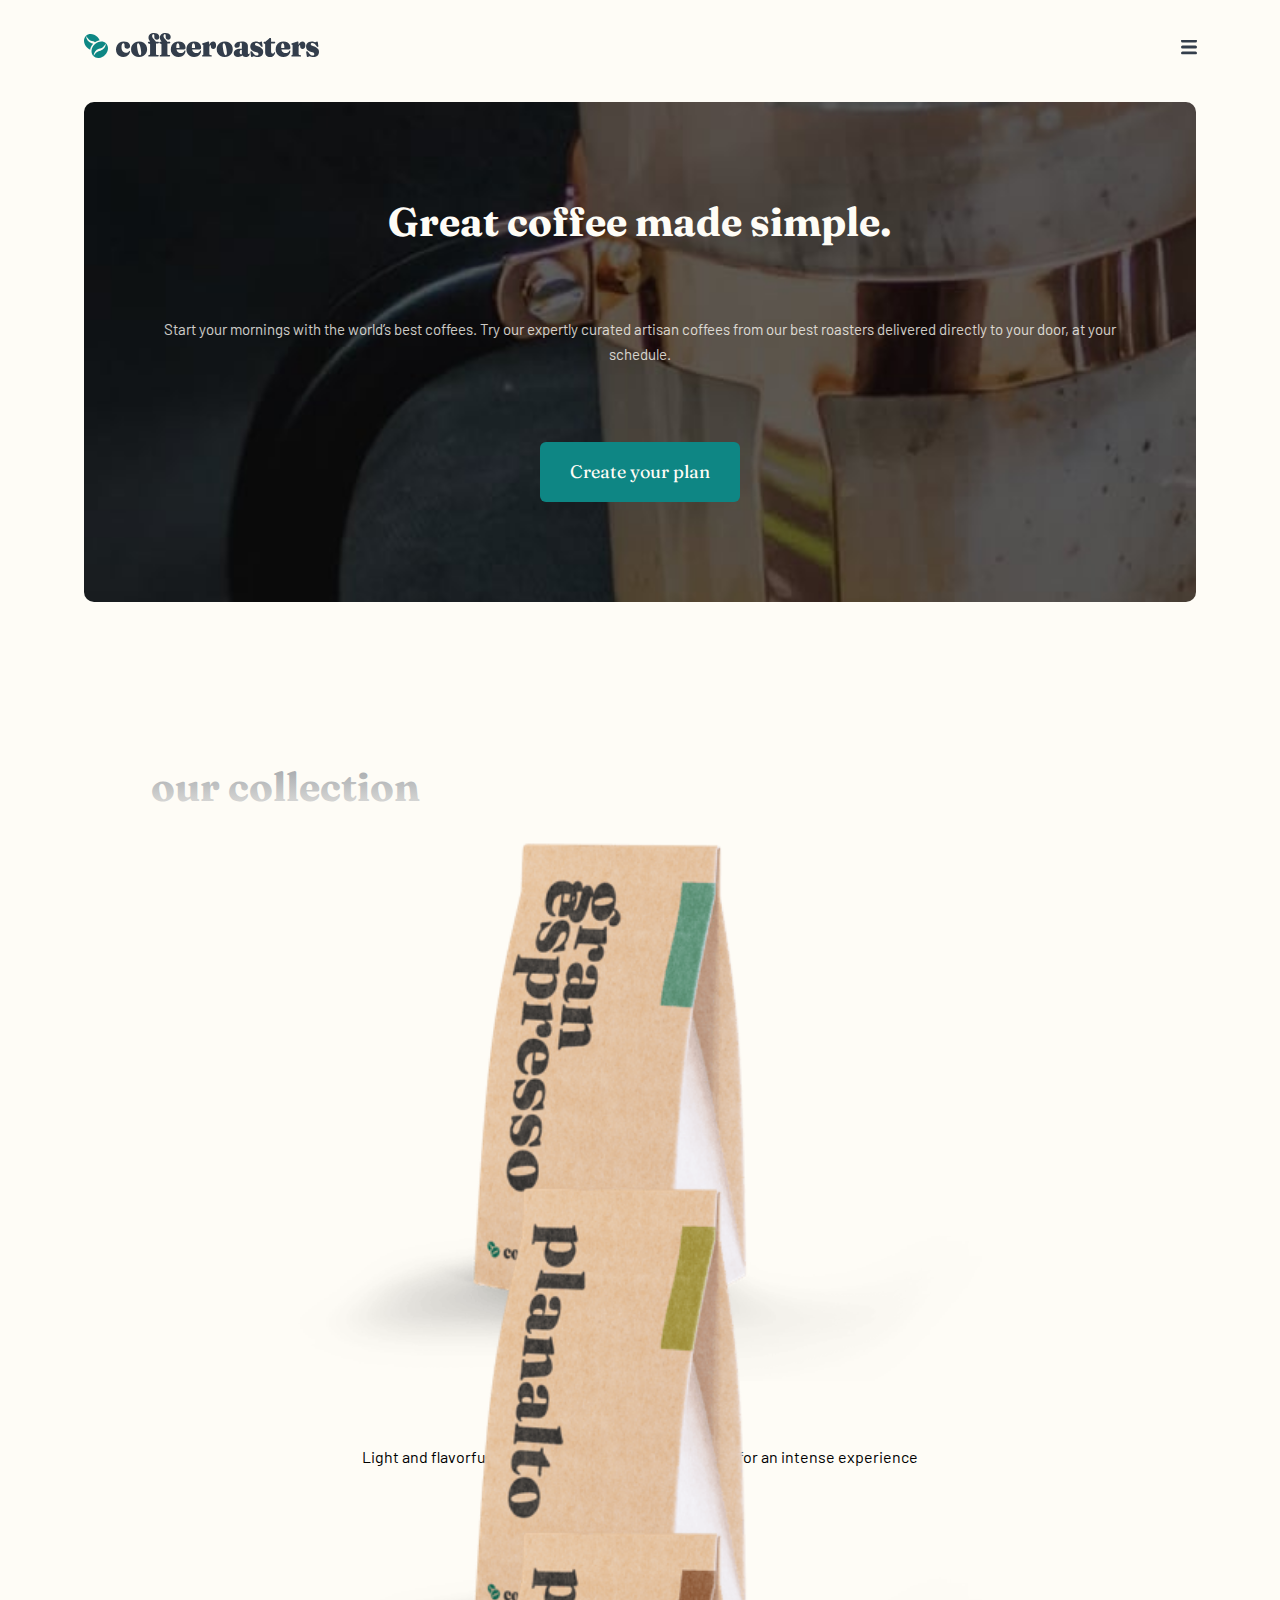
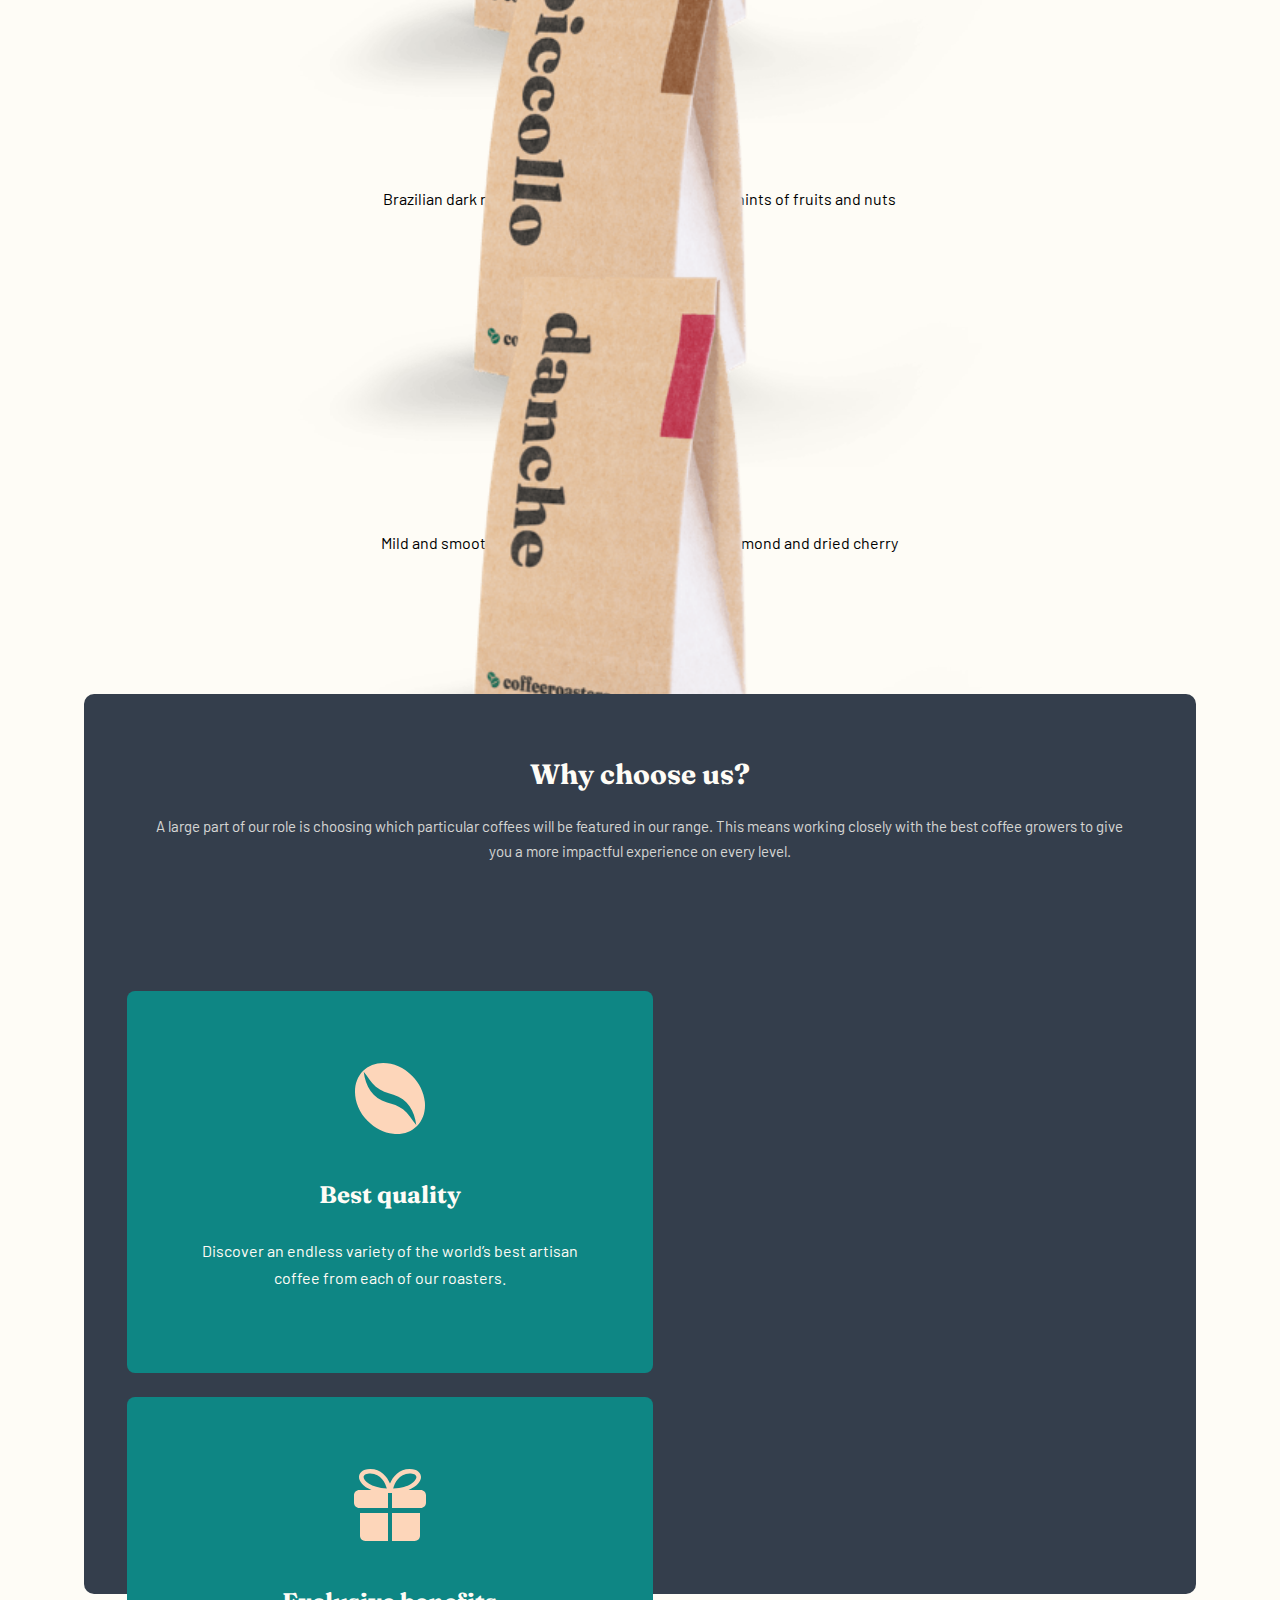
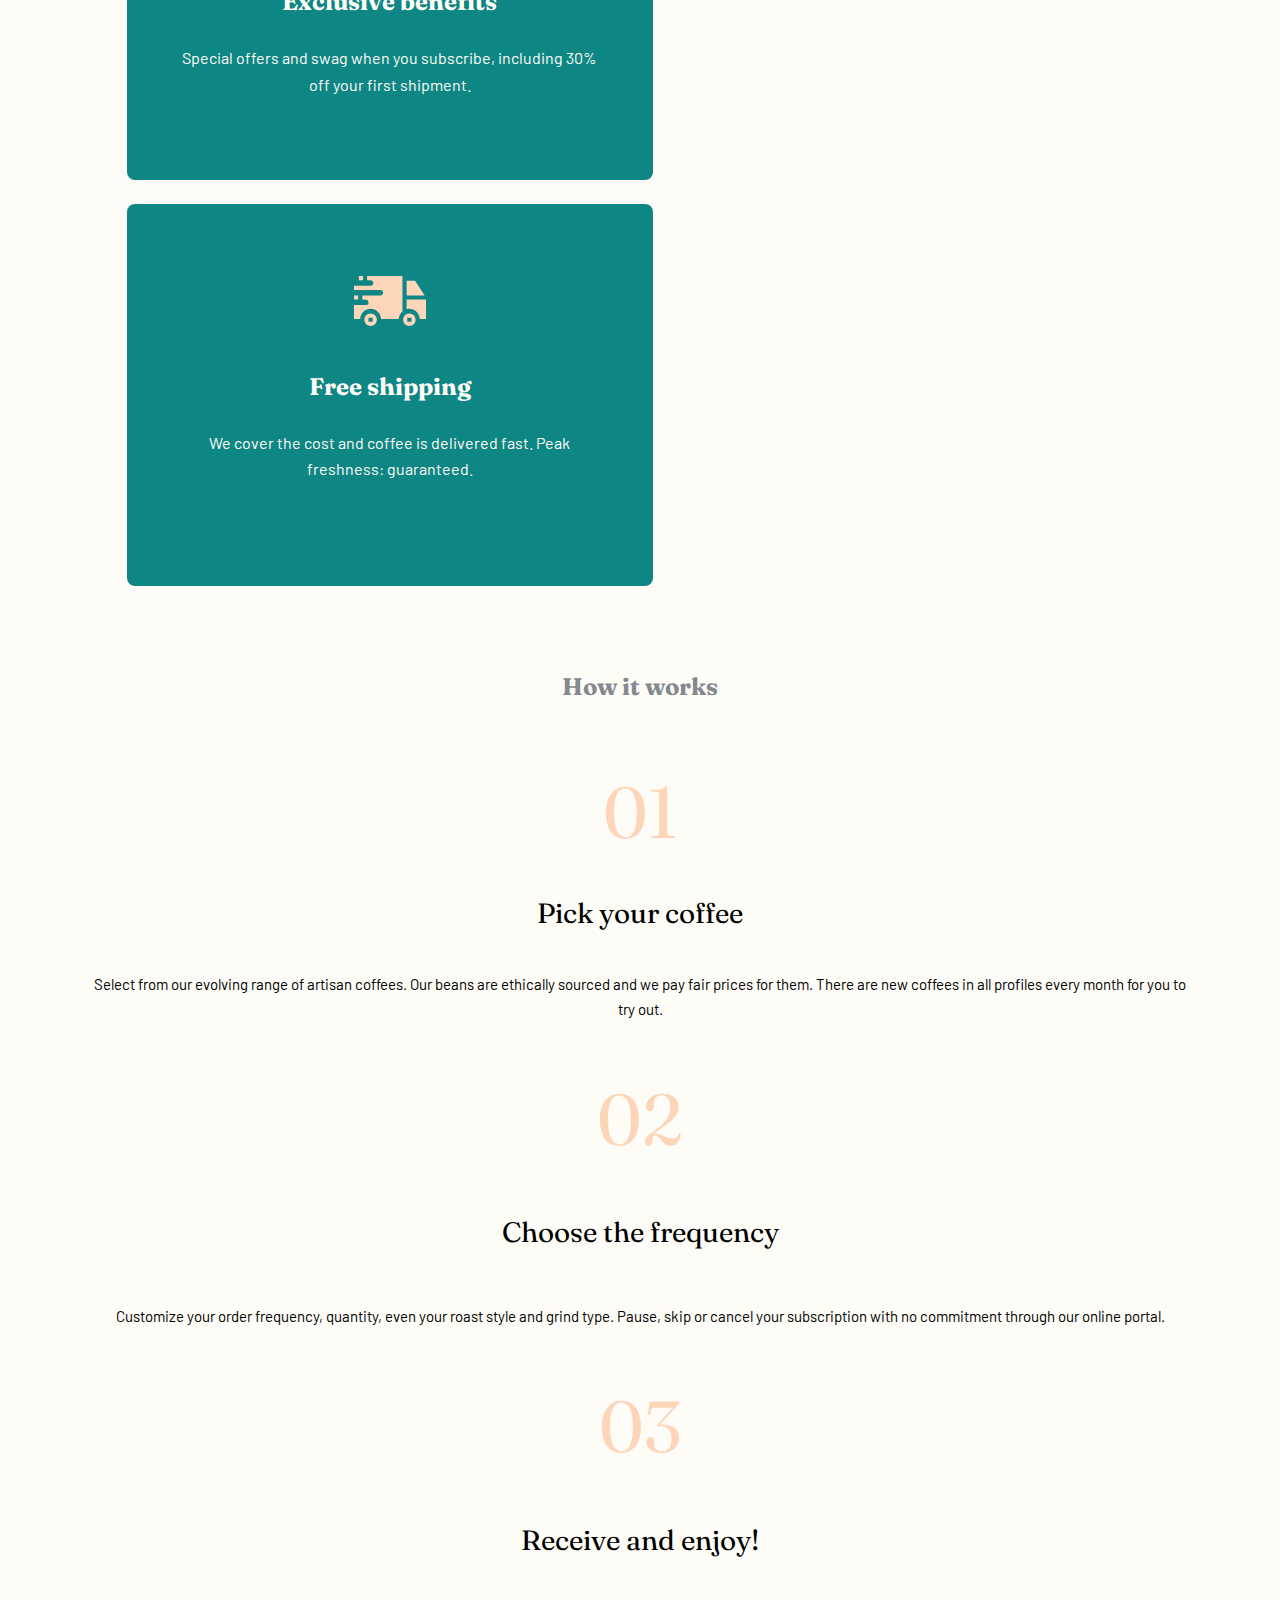
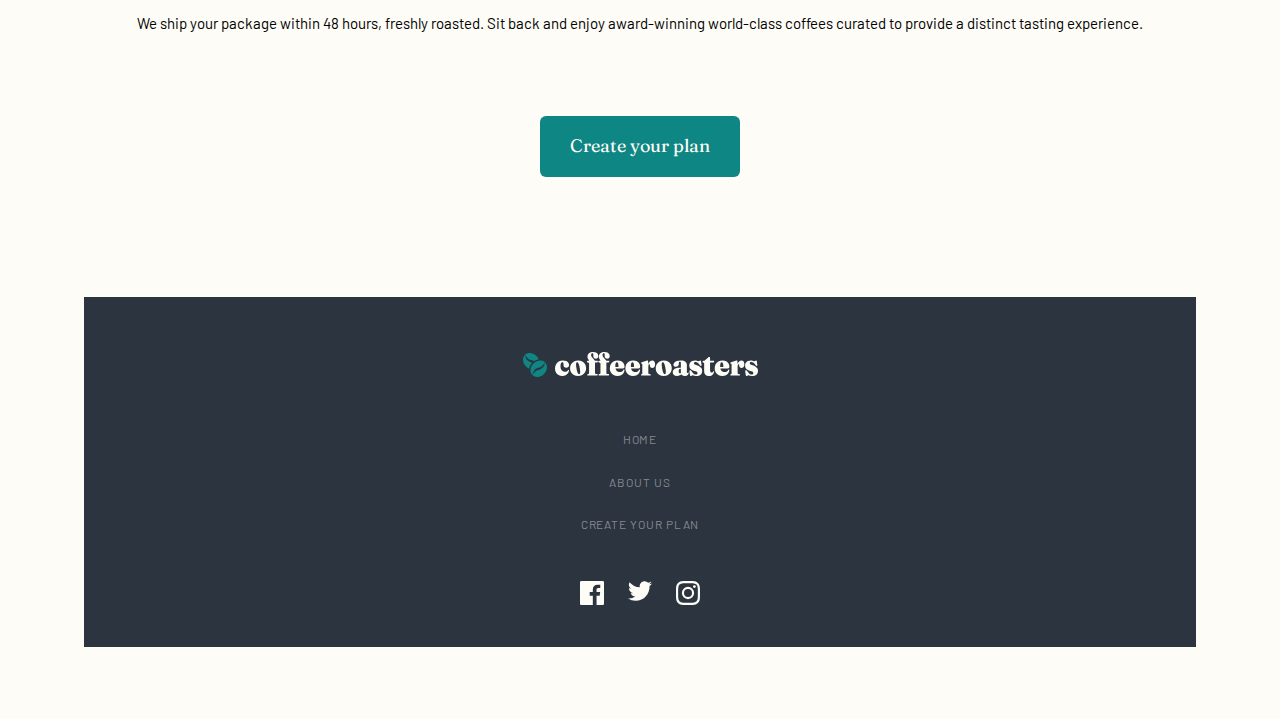
==== starter-code/index.html @ f152716c "layout and styles for homepage done" ====
<!DOCTYPE html>
<html lang="en">
<head>
  <meta charset="UTF-8">
  <meta name="viewport" content="width=device-width, initial-scale=1.0">

  <link rel="icon" type="image/png" sizes="32x32" href="./assets/favicon-32x32.png">
  <link rel="preconnect" href="https://fonts.googleapis.com">
  <link rel="preconnect" href="https://fonts.gstatic.com" crossorigin>
  <link href="https://fonts.googleapis.com/css2?family=Barlow:wght@400;700&family=Fraunces:wght@900&display=swap" rel="stylesheet"> 
  <link rel="stylesheet" href="./styles/styles.css">
  
  <title>Frontend Mentor | Coffeeroasters subscription site</title>
</head>
<body>

  <!-- Header START -->
  <header>
    <div class="brand">
      <img src="./assets/shared/desktop/logo.svg" alt="Coffeeroasters logotype">
    </div>
    <nav class="main-navigation">
      <ul>
        <li><a href="#">Home</a></li>
        <li><a href="#">About Us</a></li>
        <li><a href="#">Create Your Plan</a></li>
      </ul>
    </nav>
    <div class="toggle">
      <img src="./assets/shared/mobile/icon-hamburger.svg" alt="" class="hamburger-open">
    </div>
  </header> 
  <!-- Header END -->

  <main>

    <!-- Hero Section START -->
    <section class="hero">
      <div class="container">
        <h1 class="heading-lg">Great coffee made simple.</h1>
        <p class="intro-text">Start your mornings with the world’s best coffees. Try our expertly curated artisan 
          coffees from our best roasters delivered directly to your door, at your schedule.</p>
        <button class="btn">Create your plan</button>
      </div>
    </section>
    <!-- Hero Section END -->

    <!-- Coffee Selection Section START -->
    <section class="coffee-collection">
      <div class="container">
        <h2 class="heading-lg">our collection</h2>
        <div class="coffee-sorts">
          <div class="sort">
            <img src="./assets/home/desktop/image-gran-espresso.png" alt="Bag of Gran Espresso coffee">
            <div class="sort-description">
              <h4 class="heading-sm">Gran Espresso</h4>
              <p class="description">Light and flavorful blend with cocoa and black pepper for an intense experience</p>
            </div>
          </div>
          <div class="sort">
            <img src="./assets/home/desktop/image-planalto.png" alt="Bag of Planalto coffee">
            <div class="sort-description">
              <h4 class="heading-sm">Planalto</h4>
              <p class="description">Brazilian dark roast with rich and velvety body, and hints of fruits and nuts</p>
            </div>
          </div>
          <div class="sort">
            <img src="./assets/home/desktop/image-piccollo.png" alt="Bag of Piccollo coffee">
            <div class="sort-description">
              <h4 class="heading-sm">Piccollo</h4>
              <p class="description">Mild and smooth blend featuring notes of toasted almond and dried cherry</p>
            </div>
          </div>
          <div class="sort">
            <img src="./assets/home/desktop/image-danche.png" alt="Bag of Danche coffee">
            <div class="sort-description">
              <h4 class="heading-sm">Danche</h4>
              <p class="description">Ethiopian hand-harvested blend densely packed with vibrant fruit notes</p>
            </div>
          </div>
        </div>
      </div>
    </section>
    <!-- Coffee Selection Section END -->

    <!-- Benefits Section START -->
    <section class="benefits">
        <div class="background">
          <div class="container">
            <h3 class="heading-md">Why choose us?</h3>
            <p>A large part of our role is choosing which particular coffees will be featured
              in our range. This means working closely with the best coffee growers to give
              you a more impactful experience on every level.</p>
          </div>
        </div>

        <div class="cards">
          <div class="card">
            <img src="./assets/home/desktop/icon-coffee-bean.svg" alt="Coffee bean">
            <div class="card-wrapper">
              <h5 class="heading-sm">Best quality</h5>
              <p>Discover an endless variety of the world’s best artisan coffee from each of our roasters.</p>
            </div>
          </div>
          <div class="card">
            <img src="./assets/home/desktop/icon-gift.svg" alt="Gift box">
            <div class="card-wrapper">
              <h5 class="heading-sm">Exclusive benefits</h5>
              <p>Special offers and swag when you subscribe, including 30% off your first shipment.</p>
            </div>
          </div>
          <div class="card">
            <img src="./assets/home/desktop/icon-truck.svg" alt="Truck with delivery">
            <div class="card-wrapper">
              <h5 class="heading-sm">Free shipping</h5>
              <p>We cover the cost and coffee is delivered fast. Peak freshness: guaranteed.</p>
            </div>
          </div>
        </div>
    </section>
    <!-- Benefits Section END -->

    <!-- Create Your Plan Section START -->
    <section class="how-it-works">
      <h4 class="heading-sm">How it works</h4>
        <div class="steps">
          <div class="step">
            <span class="number">01</span>
            <span class="heading-md">Pick your coffee</span>
            <p>Select from our evolving range of artisan coffees. Our beans are ethically
              sourced and we pay fair prices for them. There are new coffees in all profiles
              every month for you to try out.</p>
          </div>
          <div class="step">
            <span class="number">02</span>
            <span class="heading-md">Choose the frequency</span>
            <p>Customize your order frequency, quantity, even your roast style and grind type.
              Pause, skip or cancel your subscription with no commitment through our online portal.</p>
          </div>
          <div class="step">
            <span class="number">03</span>
            <span class="heading-md">Receive and enjoy!</span>
            <p>We ship your package within 48 hours, freshly roasted. Sit back and enjoy award-winning
              world-class coffees curated to provide a distinct tasting experience.</p>
          </div>
        </div>
      <button class="btn">Create your plan</button>
    </section>
    <!-- Create Your Plan Section END -->
  </main>

  <!-- Footer START -->
  <footer class="footer">
    <div class="footer-nav">
      <svg width="237" height="27" xmlns="http://www.w3.org/2000/svg"><g fill-rule="nonzero" fill="none"><path class="typeface" d="M40.237 24.95c1.304 0 2.444-.237 3.422-.71.978-.474 1.755-1.124 2.331-1.95.576-.827.907-1.78.994-2.86.011-.199-.019-.345-.09-.438a.374.374 0 00-.268-.157.623.623 0 00-.27.066c-.092.044-.22.143-.382.297-.294.562-.712.962-1.255 1.199-.544.237-1.217.355-2.021.355-.804 0-1.521-.21-2.152-.628-.63-.419-1.127-1.047-1.491-1.884-.364-.838-.546-1.874-.546-3.108 0-.86.079-1.581.236-2.165.158-.584.38-1.022.669-1.314.287-.292.61-.438.97-.438.358 0 .635.138.83.413.196.276.294.683.294 1.223v1.058c0 .893.23 1.595.693 2.108.461.512 1.138.768 2.029.768.87 0 1.556-.25 2.062-.752.505-.501.757-1.193.757-2.074 0-.838-.241-1.595-.725-2.273-.483-.678-1.184-1.215-2.102-1.612-.919-.396-2.046-.595-3.382-.595-1.565 0-2.934.35-4.108 1.05a7.38 7.38 0 00-2.746 2.86C33.33 14.594 33 15.963 33 17.495c0 1.587.315 2.934.945 4.041a6.4 6.4 0 002.584 2.537c1.092.584 2.328.876 3.708.876zm15.728-.033c1.619 0 3.04-.336 4.262-1.008 1.222-.672 2.179-1.584 2.869-2.735.69-1.152 1.034-2.455 1.034-3.91 0-1.531-.33-2.881-.994-4.05a7.107 7.107 0 00-2.77-2.743c-1.185-.661-2.57-.992-4.157-.992-1.597 0-3.01.342-4.237 1.025-1.228.683-2.19 1.606-2.885 2.769-.696 1.162-1.043 2.47-1.043 3.925 0 1.521.331 2.86.994 4.017a7.067 7.067 0 002.779 2.719c1.19.656 2.572.983 4.148.983zm1.239-1.719c-.337.066-.666-.082-.987-.446-.32-.364-.624-.975-.912-1.835-.288-.86-.563-1.989-.823-3.388-.25-1.4-.392-2.551-.424-3.455-.033-.903.032-1.586.195-2.05.163-.462.413-.732.75-.81.337-.065.666.084.986.447.32.364.628.975.921 1.835.294.86.57 1.989.831 3.388.261 1.4.405 2.554.432 3.463.027.91-.043 1.595-.212 2.058-.168.463-.42.727-.757.793zm17.781 1.422c.511 0 .766-.254.766-.76 0-.22-.06-.394-.179-.521-.12-.127-.304-.207-.554-.24l-1.402-.215a.589.589 0 01-.448-.297c-.092-.166-.138-.402-.138-.711V11.579h1.157c.608 0 1.054-.105 1.336-.315.283-.209.424-.479.424-.81 0-.22-.068-.382-.204-.487-.136-.105-.328-.157-.578-.157H72.75l-.015-.087a1.998 1.998 0 00-.264-.64l-.07-.108a8.286 8.286 0 00-.905-1.09 36.96 36.96 0 01-1.075-1.158 6.526 6.526 0 01-.905-1.297 3.138 3.138 0 01-.367-1.488c0-.518.104-.914.31-1.19.207-.275.51-.413.913-.413.315 0 .549.09.7.273.153.181.229.465.229.85v1.472c0 .837.239 1.51.717 2.016.478.507 1.108.76 1.89.76.707 0 1.286-.217 1.736-.652.451-.435.677-1.088.677-1.959 0-.738-.19-1.419-.57-2.041-.38-.623-.954-1.121-1.72-1.496S72.302 1 71.139 1c-1.804 0-3.195.433-4.173 1.298-.977.865-1.466 2.019-1.466 3.462 0 .606.081 1.116.244 1.53.163.412.348.768.554 1.065l.554.802c.123.178.199.363.23.556l.01.097h-1.43a.83.83 0 00-.508.145L65.1 10a.637.637 0 00-.203.488c0 .198.054.366.162.504.11.137.288.267.538.388l.946.314c.206.088.347.185.423.29a.643.643 0 01.115.388v9.554c0 .286-.05.507-.147.66a.73.73 0 01-.408.315l-.7.215a.978.978 0 00-.432.297.77.77 0 00-.139.48c0 .231.068.41.204.537.136.126.312.19.53.19h8.996zm11.377 0c.51 0 .766-.254.766-.76 0-.22-.06-.394-.18-.521-.119-.127-.304-.207-.554-.24l-1.401-.215a.589.589 0 01-.448-.297c-.093-.166-.139-.402-.139-.711V11.579h1.157c.609 0 1.054-.105 1.337-.315.282-.209.423-.479.423-.81 0-.22-.067-.382-.203-.487-.136-.105-.329-.157-.579-.157h-2.414l-.015-.087a1.998 1.998 0 00-.264-.64l-.07-.108a8.286 8.286 0 00-.904-1.09 36.96 36.96 0 01-1.076-1.158 6.526 6.526 0 01-.904-1.297 3.138 3.138 0 01-.367-1.488c0-.518.103-.914.31-1.19.206-.275.51-.413.912-.413.315 0 .55.09.701.273.152.181.228.465.228.85v1.472c0 .837.24 1.51.718 2.016.478.507 1.108.76 1.89.76.706 0 1.285-.217 1.736-.652.45-.435.676-1.088.676-1.959 0-.738-.19-1.419-.57-2.041-.38-.623-.954-1.121-1.72-1.496S83.678 1 82.515 1c-1.803 0-3.194.433-4.172 1.298-.978.865-1.467 2.019-1.467 3.462 0 .606.082 1.116.245 1.53.163.412.347.768.554 1.065l.554.802c.122.178.198.363.229.556l.011.097h-1.43a.83.83 0 00-.509.145l-.053.045a.637.637 0 00-.204.488c0 .198.054.366.163.504.109.137.288.267.538.388l.945.314c.207.088.348.185.424.29a.643.643 0 01.114.388v9.554c0 .286-.049.507-.147.66a.73.73 0 01-.407.315l-.701.215a.978.978 0 00-.432.297.77.77 0 00-.138.48c0 .231.067.41.203.537.136.126.313.19.53.19h8.997zm9.11.33c1.38 0 2.598-.27 3.652-.81 1.054-.54 1.874-1.258 2.46-2.157.588-.898.881-1.887.881-2.966 0-.21-.038-.359-.114-.447a.353.353 0 00-.277-.132.64.64 0 00-.27.074c-.102.05-.22.146-.35.29-.228.705-.676 1.256-1.344 1.653-.668.396-1.437.595-2.306.595-1.359 0-2.445-.466-3.26-1.397-.478-.546-.816-1.273-1.013-2.18l-.016-.076h7.45c.472 0 .841-.125 1.11-.374l.064-.064c.272-.292.407-.692.407-1.199 0-1.168-.274-2.228-.823-3.181-.548-.954-1.333-1.708-2.355-2.265-1.021-.556-2.238-.835-3.65-.835-1.663 0-3.087.33-4.271.992a6.684 6.684 0 00-2.714 2.769c-.624 1.184-.937 2.564-.937 4.14 0 1.499.323 2.818.97 3.959A6.821 6.821 0 0091.463 24c1.152.634 2.489.95 4.01.95zm-2.127-8.878a12.966 12.966 0 01-.024-.791c0-1.036.076-1.851.229-2.446.152-.595.347-1.017.586-1.265.24-.248.506-.372.799-.372.38 0 .736.325 1.068.976.33.65.497 1.73.497 3.24 0 .462-.207.693-.62.693h-2.533l-.002-.035zm17.71 8.878c1.38 0 2.596-.27 3.65-.81 1.054-.54 1.875-1.258 2.461-2.157.587-.898.88-1.887.88-2.966 0-.21-.038-.359-.114-.447a.353.353 0 00-.277-.132.64.64 0 00-.269.074c-.103.05-.22.146-.35.29-.228.705-.676 1.256-1.345 1.653-.668.396-1.437.595-2.306.595-1.358 0-2.445-.466-3.26-1.397-.477-.546-.815-1.273-1.013-2.18l-.016-.076h7.451c.471 0 .841-.125 1.109-.374l.065-.064c.271-.292.407-.692.407-1.199 0-1.168-.274-2.228-.823-3.181-.549-.954-1.334-1.708-2.355-2.265-1.022-.556-2.239-.835-3.651-.835-1.663 0-3.086.33-4.27.992a6.684 6.684 0 00-2.714 2.769c-.625 1.184-.937 2.564-.937 4.14 0 1.499.323 2.818.97 3.959A6.821 6.821 0 00107.044 24c1.152.634 2.488.95 4.01.95zm-2.129-8.878a12.966 12.966 0 01-.023-.791c0-1.036.076-1.851.228-2.446.152-.595.348-1.017.587-1.265s.505-.372.798-.372c.38 0 .737.325 1.068.976.331.65.497 1.73.497 3.24 0 .462-.206.693-.62.693h-2.533l-.002-.035zm19.079 8.548c.26 0 .46-.069.595-.207a.732.732 0 00.204-.537.82.82 0 00-.147-.488c-.098-.137-.26-.223-.489-.256l-1.222-.248a.647.647 0 01-.457-.339c-.098-.181-.146-.427-.146-.735v-5.818c0-.65.038-1.185.114-1.604.076-.418.187-.73.334-.933.146-.204.318-.306.513-.306.196 0 .337.071.424.215.087.143.136.341.147.595l.016.66c.022.75.225 1.329.611 1.736.386.408.98.612 1.785.612.826 0 1.5-.298 2.02-.893.522-.595.783-1.526.783-2.793 0-1.278-.25-2.231-.75-2.86-.5-.628-1.217-.942-2.151-.942-.771 0-1.483.24-2.135.72-.652.479-1.176 1.211-1.573 2.198a6.529 6.529 0 00-.182.515l-.028.094-.124-2.568c-.029-.304-.082-.525-.158-.663l-.03-.048c-.092-.132-.23-.198-.415-.198-.13 0-.288.022-.473.066a4.95 4.95 0 00-.684.231l-4.63 1.34c-.26.098-.445.217-.553.355a.74.74 0 00-.163.47.64.64 0 00.106.38c.07.1.182.194.334.282l.424.05a.618.618 0 01.301.272c.06.116.09.306.09.57v8.397c0 .33-.027.568-.082.71a.552.552 0 01-.293.315l-.375.149c-.141.099-.253.206-.334.322a.743.743 0 00-.122.438c0 .231.068.413.203.545.136.133.324.199.563.199h8.149zm13.626.297c1.619 0 3.04-.336 4.262-1.008 1.222-.672 2.178-1.584 2.868-2.735.69-1.152 1.035-2.455 1.035-3.91 0-1.531-.331-2.881-.994-4.05a7.107 7.107 0 00-2.77-2.743c-1.185-.661-2.57-.992-4.157-.992-1.597 0-3.01.342-4.238 1.025-1.227.683-2.189 1.606-2.884 2.769-.696 1.162-1.043 2.47-1.043 3.925 0 1.521.33 2.86.994 4.017a7.067 7.067 0 002.779 2.719c1.19.656 2.572.983 4.148.983zm1.238-1.719c-.336.066-.665-.082-.986-.446-.32-.364-.624-.975-.912-1.835-.288-.86-.563-1.989-.824-3.388-.25-1.4-.39-2.551-.423-3.455-.033-.903.032-1.586.195-2.05.163-.462.413-.732.75-.81.337-.065.666.084.986.447.32.364.628.975.921 1.835.293.86.57 1.989.831 3.388.261 1.4.405 2.554.432 3.463.027.91-.043 1.595-.212 2.058-.168.463-.42.727-.758.793zm19.852 1.752c.913 0 1.663-.168 2.25-.504.586-.336 1.023-.735 1.311-1.198.288-.463.432-.887.432-1.273a.751.751 0 00-.106-.413.324.324 0 00-.285-.165.32.32 0 00-.147.033.325.325 0 00-.114.099c-.054.198-.138.336-.252.413a.643.643 0 01-.367.116c-.185 0-.323-.064-.416-.19-.092-.127-.138-.295-.138-.504v-7.306c0-1.455-.492-2.581-1.475-3.38-.984-.8-2.524-1.199-4.62-1.199-1.63 0-2.992.204-4.084.612-1.092.408-1.912.928-2.46 1.562-.55.634-.824 1.28-.824 1.942 0 .705.204 1.242.611 1.612.408.369.997.553 1.769.553.945 0 1.69-.256 2.233-.768.543-.513.815-1.177.815-1.992v-1.256c0-.309.095-.548.285-.72.19-.17.426-.255.709-.255.304 0 .546.113.725.338.18.226.27.532.27.918l-.001 4.818-.087-.019a5.455 5.455 0 00-.91-.087l-.176-.001c-2.337 0-4.078.396-5.224 1.19-1.146.793-1.72 1.9-1.72 3.322 0 1.08.394 1.967 1.182 2.661.788.694 1.834 1.041 3.137 1.041.978 0 1.891-.2 2.739-.603.635-.302 1.152-.698 1.55-1.188l.022-.03.024.075c.125.357.354.677.688.96l.103.084c.603.468 1.454.702 2.551.702zm-4.563-2.578c-.435 0-.786-.18-1.052-.537-.266-.358-.4-.907-.4-1.645 0-.771.129-1.355.384-1.752s.595-.595 1.019-.595c.25 0 .467.025.652.074l.08.025v4.242l-.052.03c-.174.09-.353.142-.538.155l-.093.003zM174.212 25c1.934 0 3.417-.446 4.45-1.339 1.032-.892 1.548-2.11 1.548-3.653 0-.936-.174-1.757-.522-2.463-.348-.705-.956-1.33-1.825-1.876-.87-.545-2.092-1.06-3.668-1.545-.586-.187-1.04-.377-1.36-.57-.321-.193-.541-.4-.66-.62-.12-.22-.18-.457-.18-.71 0-.376.136-.679.408-.91.271-.231.673-.347 1.206-.347.739 0 1.437.248 2.094.744.657.496 1.383 1.344 2.176 2.545.206.254.413.438.62.554.206.116.401.151.586.107a.574.574 0 00.424-.454c.054-.237.043-.576-.033-1.017l-.424-3.041c-.043-.32-.125-.545-.244-.678a.607.607 0 00-.473-.198c-.174 0-.39.06-.652.182-.26.121-.519.245-.774.372-.255.126-.448.19-.578.19-.12 0-.297-.066-.53-.199-.234-.132-.562-.264-.986-.396-.424-.133-.973-.199-1.646-.199-1.12 0-2.127.204-3.024.612-.896.408-1.603.989-2.119 1.744-.516.755-.774 1.655-.774 2.702 0 .926.193 1.736.579 2.43.386.694.975 1.29 1.768 1.785.793.496 1.793.898 3 1.207.781.209 1.382.421 1.8.636.418.215.706.45.864.703.158.253.236.534.236.842 0 .408-.136.744-.407 1.009-.272.264-.685.396-1.239.396a3.417 3.417 0 01-1.491-.338c-.473-.226-.96-.615-1.459-1.166-.5-.55-1.06-1.305-1.679-2.264-.184-.254-.394-.43-.627-.53a.84.84 0 00-.71.017c-.227.089-.374.276-.44.562-.064.287-.048.64.05 1.058l.505 3.29c.076.33.185.55.326.66.141.11.293.166.456.166.185 0 .41-.06.677-.182l.798-.363c.267-.122.481-.182.644-.182.163 0 .378.06.644.182a7.51 7.51 0 001.043.363c.43.121.97.182 1.622.182zm12.908-.05c.978 0 1.826-.19 2.543-.57a4.366 4.366 0 001.703-1.587c.418-.677.666-1.462.742-2.355.01-.253-.025-.421-.106-.504a.242.242 0 00-.286-.058c-.13.198-.266.397-.407.595-.141.198-.29.377-.448.537-.158.16-.334.29-.53.389-.195.099-.407.148-.636.148-.532 0-.937-.198-1.214-.595-.277-.396-.415-1.008-.415-1.834v-7.537h2.444c.555 0 .97-.096 1.244-.286l.06-.045c.272-.22.408-.485.408-.793 0-.22-.065-.383-.196-.488-.13-.105-.315-.157-.554-.157h-3.407V6.85c0-.294-.055-.518-.167-.672l-.044-.055c-.142-.154-.337-.231-.587-.231a1.21 1.21 0 00-.652.206 2.83 2.83 0 00-.652.603l-3.015 2.53c-.185.23-.332.385-.44.462a.541.541 0 01-.31.116h-.799a.861.861 0 00-.603.223.738.738 0 00-.244.57c0 .188.027.345.081.471.055.127.174.235.359.323l.766.248c.174.077.283.176.326.297.043.121.065.298.065.53v7.47c0 1.73.416 2.997 1.247 3.802.831.804 2.073 1.206 3.724 1.206zm13.218 0c1.38 0 2.597-.27 3.651-.81 1.054-.54 1.875-1.258 2.462-2.157.586-.898.88-1.887.88-2.966 0-.21-.038-.359-.114-.447a.353.353 0 00-.278-.132.64.64 0 00-.268.074c-.104.05-.22.146-.35.29-.23.705-.677 1.256-1.346 1.653-.668.396-1.437.595-2.306.595-1.358 0-2.445-.466-3.26-1.397-.477-.546-.815-1.273-1.013-2.18l-.016-.076h7.451c.472 0 .841-.125 1.109-.374l.065-.064c.271-.292.407-.692.407-1.199 0-1.168-.274-2.228-.823-3.181-.549-.954-1.334-1.708-2.355-2.265-1.022-.556-2.238-.835-3.651-.835-1.662 0-3.086.33-4.27.992a6.684 6.684 0 00-2.714 2.769c-.625 1.184-.937 2.564-.937 4.14 0 1.499.323 2.818.97 3.959A6.821 6.821 0 00196.329 24c1.152.634 2.488.95 4.01.95zm-2.128-8.878a12.966 12.966 0 01-.023-.791c0-1.036.076-1.851.228-2.446.152-.595.348-1.017.587-1.265.24-.248.505-.372.799-.372.38 0 .736.325 1.067.976.332.65.497 1.73.497 3.24 0 .462-.206.693-.619.693h-2.534l-.002-.035zm19.08 8.548c.26 0 .458-.069.594-.207a.732.732 0 00.204-.537.82.82 0 00-.147-.488c-.098-.137-.26-.223-.489-.256l-1.222-.248a.647.647 0 01-.457-.339c-.097-.181-.146-.427-.146-.735v-5.818c0-.65.038-1.185.114-1.604.076-.418.187-.73.334-.933.147-.204.318-.306.513-.306.196 0 .337.071.424.215.087.143.136.341.147.595l.016.66c.022.75.225 1.329.611 1.736.386.408.98.612 1.785.612.826 0 1.5-.298 2.021-.893.522-.595.782-1.526.782-2.793 0-1.278-.25-2.231-.75-2.86-.5-.628-1.216-.942-2.15-.942-.772 0-1.484.24-2.136.72-.652.479-1.176 1.211-1.573 2.198a6.529 6.529 0 00-.182.515l-.028.095-.124-2.569c-.029-.304-.081-.525-.158-.663l-.03-.048c-.092-.132-.23-.198-.415-.198-.13 0-.288.022-.473.066a4.95 4.95 0 00-.684.231l-4.629 1.34c-.26.098-.446.217-.554.355a.74.74 0 00-.163.47.64.64 0 00.106.38c.07.1.182.194.334.282l.424.05a.618.618 0 01.301.272c.06.116.09.306.09.57v8.397c0 .33-.027.568-.082.71a.552.552 0 01-.293.315l-.375.149c-.141.099-.253.206-.334.322a.743.743 0 00-.122.438c0 .231.068.413.203.545.136.133.324.199.563.199h8.15zm12.712.38c1.934 0 3.417-.446 4.45-1.339 1.032-.892 1.548-2.11 1.548-3.653 0-.936-.174-1.757-.522-2.463-.347-.705-.956-1.33-1.825-1.876-.87-.545-2.092-1.06-3.667-1.545-.587-.187-1.04-.377-1.361-.57-.32-.193-.54-.4-.66-.62-.12-.22-.18-.457-.18-.71 0-.376.136-.679.408-.91.272-.231.674-.347 1.206-.347.739 0 1.437.248 2.094.744.658.496 1.383 1.344 2.176 2.545.207.254.413.438.62.554.206.116.402.151.586.107a.574.574 0 00.424-.454c.054-.237.044-.576-.032-1.017l-.424-3.041c-.044-.32-.125-.545-.245-.678a.607.607 0 00-.472-.198c-.174 0-.392.06-.652.182-.261.121-.52.245-.774.372-.256.126-.449.19-.58.19-.119 0-.295-.066-.529-.199-.233-.132-.562-.264-.986-.396-.424-.133-.972-.199-1.646-.199-1.12 0-2.127.204-3.023.612-.897.408-1.603.989-2.12 1.744-.515.755-.773 1.655-.773 2.702 0 .926.192 1.736.578 2.43.386.694.975 1.29 1.769 1.785.793.496 1.792.898 2.999 1.207.782.209 1.382.421 1.8.636.419.215.707.45.864.703.158.253.237.534.237.842 0 .408-.136.744-.408 1.009-.271.264-.684.396-1.238.396a3.417 3.417 0 01-1.492-.338c-.472-.226-.959-.615-1.459-1.166-.5-.55-1.059-1.305-1.678-2.264-.185-.254-.394-.43-.628-.53a.84.84 0 00-.709.017c-.228.089-.375.276-.44.562-.065.287-.049.64.049 1.058l.505 3.29c.076.33.185.55.326.66.142.11.294.166.457.166.184 0 .41-.06.676-.182l.799-.363c.266-.122.48-.182.643-.182.163 0 .378.06.644.182a7.51 7.51 0 001.043.363c.43.121.97.182 1.622.182z" fill="#333D4B"/><path d="M23.123 11.378c2.89 2.89 2.387 8.1-1.126 11.613-1.688 1.687-3.813 2.74-5.987 2.965-.29.029-.576.044-.856.044-1.87 0-3.539-.656-4.769-1.886-1.416-1.414-2.07-3.412-1.839-5.625.224-2.173 1.277-4.299 2.964-5.986 3.515-3.512 8.724-4.019 11.613-1.125zm-.18.18c-.961 1.16-1.67 2.482-2.851 3.453-1.257 1.033-2.64 1.41-4.161 1.85-3.338.97-4.988 3.791-5.369 7.075 1.043-1.253 1.808-2.657 3.125-3.663 1.152-.88 2.398-1.227 3.754-1.598 3.411-.936 5.105-3.781 5.502-7.117zM14.49 5.003a10.573 10.573 0 012.165 3.151c-1.68.29-3.308.992-4.75 2.046a7.17 7.17 0 00-1.837-.84c-1.519-.44-2.903-.816-4.16-1.85-1.18-.971-1.889-2.296-2.852-3.454.396 3.336 2.091 6.182 5.502 7.118.576.157 1.128.32 1.666.511-1.626 1.713-2.696 3.8-3.07 5.97A10.607 10.607 0 014 15.491C.492 11.978-.014 6.768 2.877 3.878 5.766.986 10.975 1.49 14.489 5.003z" fill="#0E8784"/></g></svg>
      <ul>
        <li><a href="#" class="footer-nav-links">Home</a></li>
        <li><a href="#" class="footer-nav-links">About us</a></li>
        <li><a href="#" class="footer-nav-links">Create your plan</a></li>
      </ul>
    </div>
    <div class="social-media-links">
      <a href="#"><img src="./assets/shared/desktop/icon-facebook.svg" alt="Facebook logotype"></a>
      <a href="#"><img src="./assets/shared/desktop/icon-twitter.svg" alt="Twitter logotype"></a>
      <a href="#"><img src="./assets/shared/desktop/icon-instagram.svg" alt="Instagram logotype"></a>
    </div>
  </footer>
  <!-- Footer END -->

</body>
</html>
---- starter-code/styles/styles.css ----
/*! normalize.css v8.0.1 | MIT License | github.com/necolas/normalize.css */
/* Document
   ========================================================================== */
/**
 * 1. Correct the line height in all browsers.
 * 2. Prevent adjustments of font size after orientation changes in iOS.
 */
*, *:before, *:after {
  margin: 0;
  box-sizing: border-box;
}

html {
  line-height: 1.15;
  /* 1 */
  -webkit-text-size-adjust: 100%;
  /* 2 */
}

/* Sections
   ========================================================================== */
/**
 * Remove the margin in all browsers.
 */
body {
  margin: 0;
}

/**
 * Render the `main` element consistently in IE.
 */
main {
  display: block;
}

/**
 * Correct the font size and margin on `h1` elements within `section` and
 * `article` contexts in Chrome, Firefox, and Safari.
 */
h1 {
  font-size: 2em;
}

/* Grouping content
   ========================================================================== */
/**
 * 1. Add the correct box sizing in Firefox.
 * 2. Show the overflow in Edge and IE.
 */
hr {
  box-sizing: content-box;
  /* 1 */
  height: 0;
  /* 1 */
  overflow: visible;
  /* 2 */
}

/**
 * 1. Correct the inheritance and scaling of font size in all browsers.
 * 2. Correct the odd `em` font sizing in all browsers.
 */
pre {
  font-family: monospace, monospace;
  /* 1 */
  font-size: 1em;
  /* 2 */
}

/* Text-level semantics
   ========================================================================== */
/**
 * Remove the gray background on active links in IE 10.
 */
a {
  background-color: transparent;
}

/**
 * 1. Remove the bottom border in Chrome 57-
 * 2. Add the correct text decoration in Chrome, Edge, IE, Opera, and Safari.
 */
abbr[title] {
  border-bottom: none;
  /* 1 */
  text-decoration: underline;
  /* 2 */
  text-decoration: underline dotted;
  /* 2 */
}

/**
 * Add the correct font weight in Chrome, Edge, and Safari.
 */
b,
strong {
  font-weight: bolder;
}

/**
 * 1. Correct the inheritance and scaling of font size in all browsers.
 * 2. Correct the odd `em` font sizing in all browsers.
 */
code,
kbd,
samp {
  font-family: monospace, monospace;
  /* 1 */
  font-size: 1em;
  /* 2 */
}

/**
 * Add the correct font size in all browsers.
 */
small {
  font-size: 80%;
}

/**
 * Prevent `sub` and `sup` elements from affecting the line height in
 * all browsers.
 */
sub,
sup {
  font-size: 75%;
  line-height: 0;
  position: relative;
  vertical-align: baseline;
}

sub {
  bottom: -0.25em;
}

sup {
  top: -0.5em;
}

/* Embedded content
   ========================================================================== */
/**
 * Remove the border on images inside links in IE 10.
 */
img {
  border-style: none;
}

/* Forms
   ========================================================================== */
/**
 * 1. Change the font styles in all browsers.
 * 2. Remove the margin in Firefox and Safari.
 */
button,
input,
optgroup,
select,
textarea {
  font-family: inherit;
  /* 1 */
  font-size: 100%;
  /* 1 */
  line-height: 1.15;
  /* 1 */
  margin: 0;
  /* 2 */
}

/**
 * Show the overflow in IE.
 * 1. Show the overflow in Edge.
 */
button,
input {
  /* 1 */
  overflow: visible;
}

/**
 * Remove the inheritance of text transform in Edge, Firefox, and IE.
 * 1. Remove the inheritance of text transform in Firefox.
 */
button,
select {
  /* 1 */
  text-transform: none;
}

/**
 * Correct the inability to style clickable types in iOS and Safari.
 */
button,
[type=button],
[type=reset],
[type=submit] {
  -webkit-appearance: button;
}

/**
 * Remove the inner border and padding in Firefox.
 */
button::-moz-focus-inner,
[type=button]::-moz-focus-inner,
[type=reset]::-moz-focus-inner,
[type=submit]::-moz-focus-inner {
  border-style: none;
  padding: 0;
}

/**
 * Restore the focus styles unset by the previous rule.
 */
button:-moz-focusring,
[type=button]:-moz-focusring,
[type=reset]:-moz-focusring,
[type=submit]:-moz-focusring {
  outline: 1px dotted ButtonText;
}

/**
 * Correct the padding in Firefox.
 */
fieldset {
  padding: 0.35em 0.75em 0.625em;
}

/**
 * 1. Correct the text wrapping in Edge and IE.
 * 2. Correct the color inheritance from `fieldset` elements in IE.
 * 3. Remove the padding so developers are not caught out when they zero out
 *    `fieldset` elements in all browsers.
 */
legend {
  box-sizing: border-box;
  /* 1 */
  color: inherit;
  /* 2 */
  display: table;
  /* 1 */
  max-width: 100%;
  /* 1 */
  padding: 0;
  /* 3 */
  white-space: normal;
  /* 1 */
}

/**
 * Add the correct vertical alignment in Chrome, Firefox, and Opera.
 */
progress {
  vertical-align: baseline;
}

/**
 * Remove the default vertical scrollbar in IE 10+.
 */
textarea {
  overflow: auto;
}

/**
 * 1. Add the correct box sizing in IE 10.
 * 2. Remove the padding in IE 10.
 */
[type=checkbox],
[type=radio] {
  box-sizing: border-box;
  /* 1 */
  padding: 0;
  /* 2 */
}

/**
 * Correct the cursor style of increment and decrement buttons in Chrome.
 */
[type=number]::-webkit-inner-spin-button,
[type=number]::-webkit-outer-spin-button {
  height: auto;
}

/**
 * 1. Correct the odd appearance in Chrome and Safari.
 * 2. Correct the outline style in Safari.
 */
[type=search] {
  -webkit-appearance: textfield;
  /* 1 */
  outline-offset: -2px;
  /* 2 */
}

/**
 * Remove the inner padding in Chrome and Safari on macOS.
 */
[type=search]::-webkit-search-decoration {
  -webkit-appearance: none;
}

/**
 * 1. Correct the inability to style clickable types in iOS and Safari.
 * 2. Change font properties to `inherit` in Safari.
 */
::-webkit-file-upload-button {
  -webkit-appearance: button;
  /* 1 */
  font: inherit;
  /* 2 */
}

/* Interactive
   ========================================================================== */
/*
 * Add the correct display in Edge, IE 10+, and Firefox.
 */
details {
  display: block;
}

/*
 * Add the correct display in all browsers.
 */
summary {
  display: list-item;
}

/* Misc
   ========================================================================== */
/**
 * Add the correct display in IE 10+.
 */
template {
  display: none;
}

/**
 * Add the correct display in IE 10.
 */
[hidden] {
  display: none;
}

.heading-sm,
.heading-md,
.heading-lg {
  font-family: "Fraunces", serif;
}

body {
  font-family: "Barlow", sans-serif;
}

.heading-lg {
  font-size: 2.5rem;
  line-height: 1;
}

.heading-md {
  font-size: 1.75rem;
}

.heading-sm {
  font-size: 1.5rem;
  line-height: 2;
}

p {
  line-height: 1.66;
}

body {
  background-color: #fefcf6;
}

.btn {
  width: fit-content;
  margin: 0 auto;
  padding: 20px 30px;
  color: #fefcf6;
  background-color: #0e8684;
  border-radius: 6px;
  border: none;
  font-family: "Fraunces", serif;
  font-size: 1.125rem;
}

header {
  position: relative;
  width: 87%;
  margin: 2rem auto 2.5rem;
}

.brand {
  width: 50%;
}
.brand img {
  max-width: 100%;
}

.toggle {
  position: absolute;
  top: 50%;
  right: 0;
  transform: translateY(-50%);
}

.hamburger-open {
  display: block;
}

.footer {
  height: 21.9rem;
  margin: 7.5rem 6.6% 4.5rem;
  /*     margin-left: 6.6%;
      margin-right: 6.6%; */
  padding-top: 3.375rem;
  display: flex;
  flex-direction: column;
  align-items: center;
  background-color: #2c343f;
}

.footer-nav ul {
  display: flex;
  flex-direction: column;
  align-items: center;
  margin-top: 3rem;
  padding: 0;
}
.footer-nav ul li {
  list-style: none;
}
.footer-nav ul li:not(:last-of-type) {
  margin-bottom: 1.5rem;
}
.footer-nav ul a {
  text-transform: uppercase;
  text-decoration: none;
  color: #848990;
  font-size: 0.75rem;
  letter-spacing: 0.92px;
}

.typeface {
  fill: #fefcf6;
}

.social-media-links {
  margin-top: 3rem;
  width: 7.5rem;
  display: flex;
  justify-content: space-between;
}

.main-navigation {
  display: none;
}

main {
  margin-left: 6.6%;
  margin-right: 6.6%;
}

.container {
  width: 88%;
  margin: 0 auto;
}

.hero {
  height: 31.25rem;
  background-image: url(/starter-code/assets/home/mobile/image-hero-coffeepress.jpg);
  background-size: cover;
  text-align: center;
  display: flex;
  align-items: center;
  border-radius: 10px;
  margin-bottom: 8.75rem;
}
.hero .container {
  height: 60%;
  display: flex;
  flex-direction: column;
  justify-content: space-between;
}
.hero h1 {
  color: #fefcf6;
}
.hero p {
  color: #fefcf6;
  font-size: 0.9375rem;
  opacity: 0.8;
}

.coffee-collection {
  margin-bottom: 8.75rem;
}
.coffee-collection h2 {
  color: #848990;
  position: relative;
  padding: 1.55rem 0;
  margin-bottom: 0.625rem;
}
.coffee-collection h2::after {
  content: "";
  position: absolute;
  top: 0;
  bottom: 0;
  right: 0;
  left: 0;
  background-image: linear-gradient(rgba(254, 252, 246, 0.0001), #fefcf6);
}

.sort {
  height: 17.5rem;
  display: flex;
  flex-direction: column;
  justify-content: space-between;
  align-items: center;
}
.sort img {
  width: 70%;
}
.sort:not(:last-of-type) {
  margin-bottom: 4rem;
}

.sort-description {
  text-align: center;
}
.sort-description h4 {
  margin-bottom: 0.9375rem;
}

.benefits {
  position: relative;
}

.background {
  height: 56.25rem;
  background-color: #343e4c;
  border-radius: 10px;
  text-align: center;
  padding-top: 4rem;
}
.background .heading-md {
  color: #fefcf6;
  margin-bottom: 1.5rem;
}
.background p {
  font-size: 0.9375rem;
  color: #fefcf6;
  opacity: 0.8;
}

.cards {
  position: absolute;
  top: 33%;
}

.card {
  height: 23.9rem;
  width: 86%;
  display: flex;
  flex-direction: column;
  align-items: center;
  margin: 0 auto;
  padding-top: 4.5rem;
  background-color: #0e8684;
  border-radius: 8px;
}
.card:not(:last-of-type) {
  margin-bottom: 1.5rem;
}
.card img {
  width: 4.5rem;
}
.card-wrapper {
  width: 80%;
  color: #fefcf6;
  text-align: center;
  margin-top: 2.3rem;
}
.card-wrapper h5 {
  margin-bottom: 1.2rem;
}

.how-it-works {
  margin-top: 41.8rem;
  text-align: center;
}
.how-it-works h4 {
  color: #848990;
}

.steps {
  margin-top: 3.75rem;
}

.step {
  height: 15.7rem;
  display: flex;
  flex-direction: column;
  justify-content: space-between;
}
.step:not(:last-of-type) {
  margin-bottom: 3.5rem;
}
.step:last-of-type {
  margin-bottom: 5rem;
}
.step p {
  font-size: 0.9375rem;
}
.step .number {
  font-family: "Fraunces", serif;
  font-size: 4.5rem;
  color: #fdd6ba;
}

/* @use '01-abstracts/variables'; */

/*# sourceMappingURL=styles.css.map */
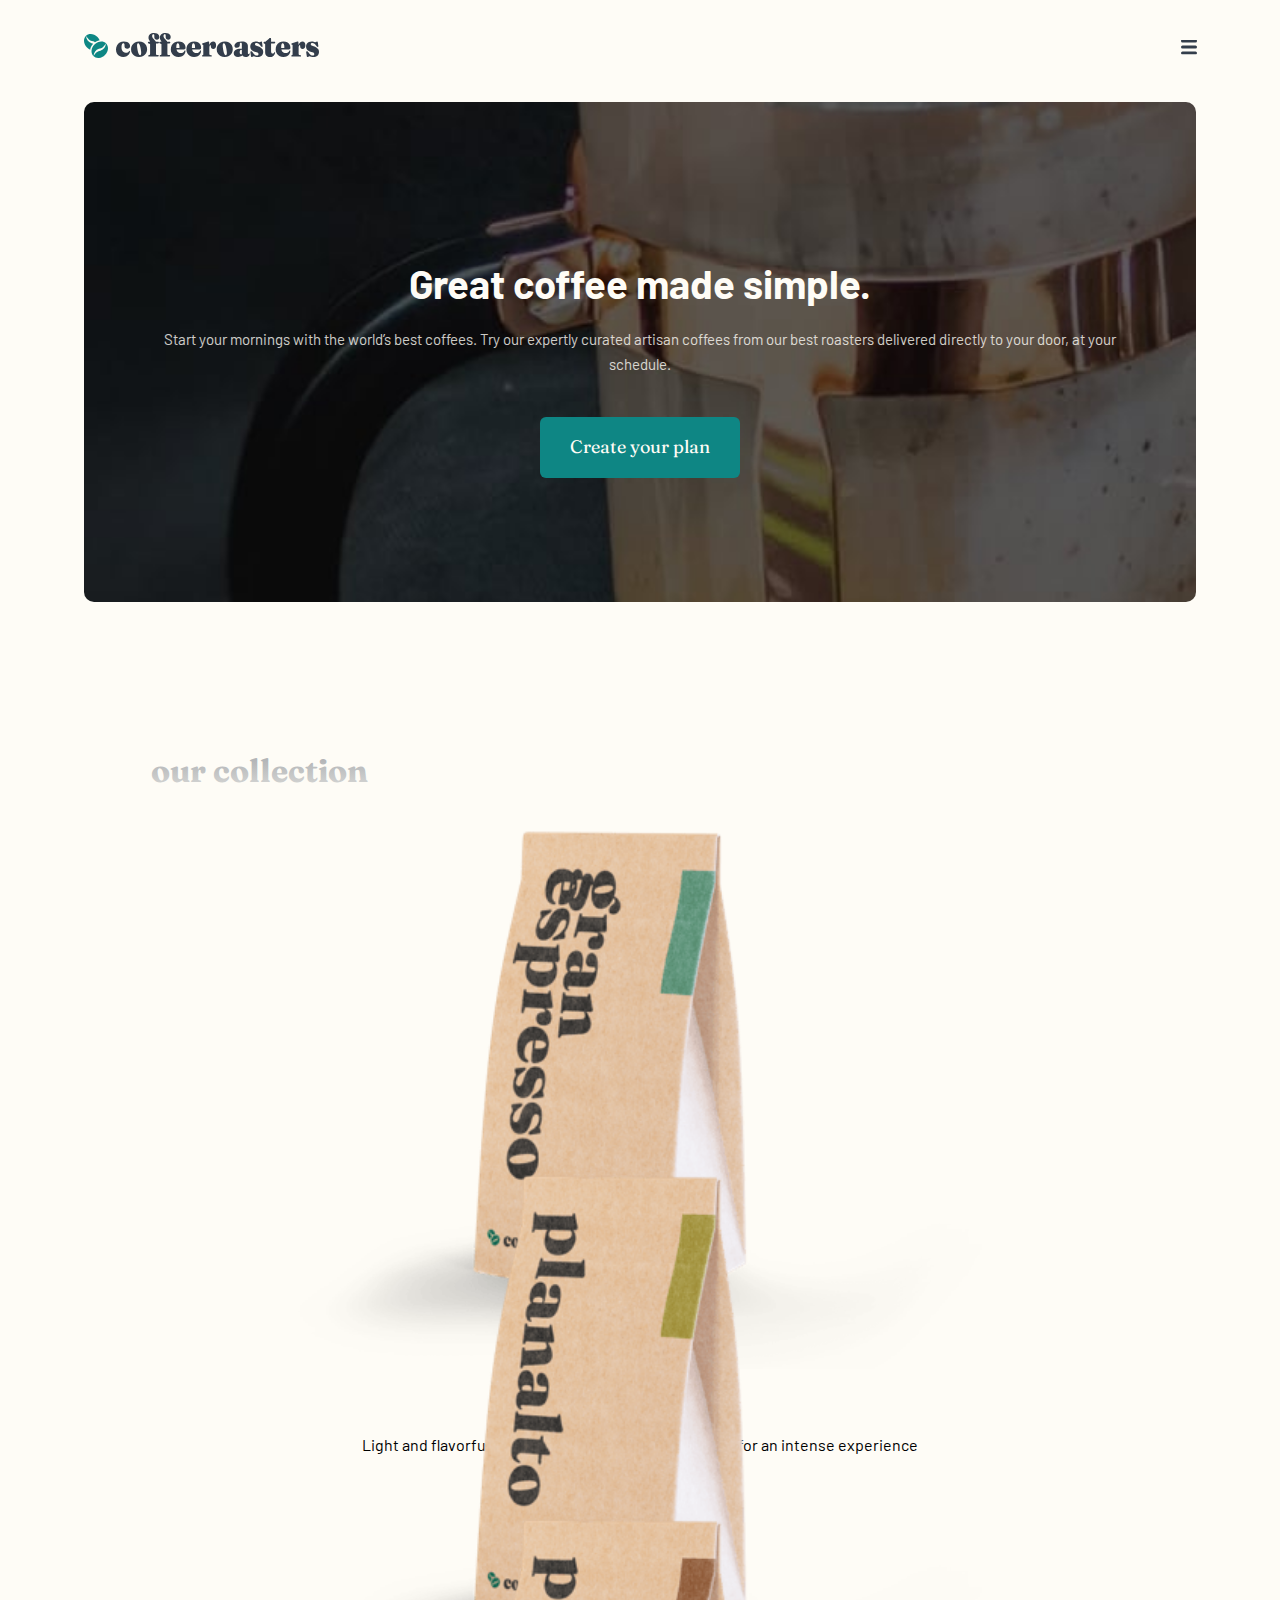
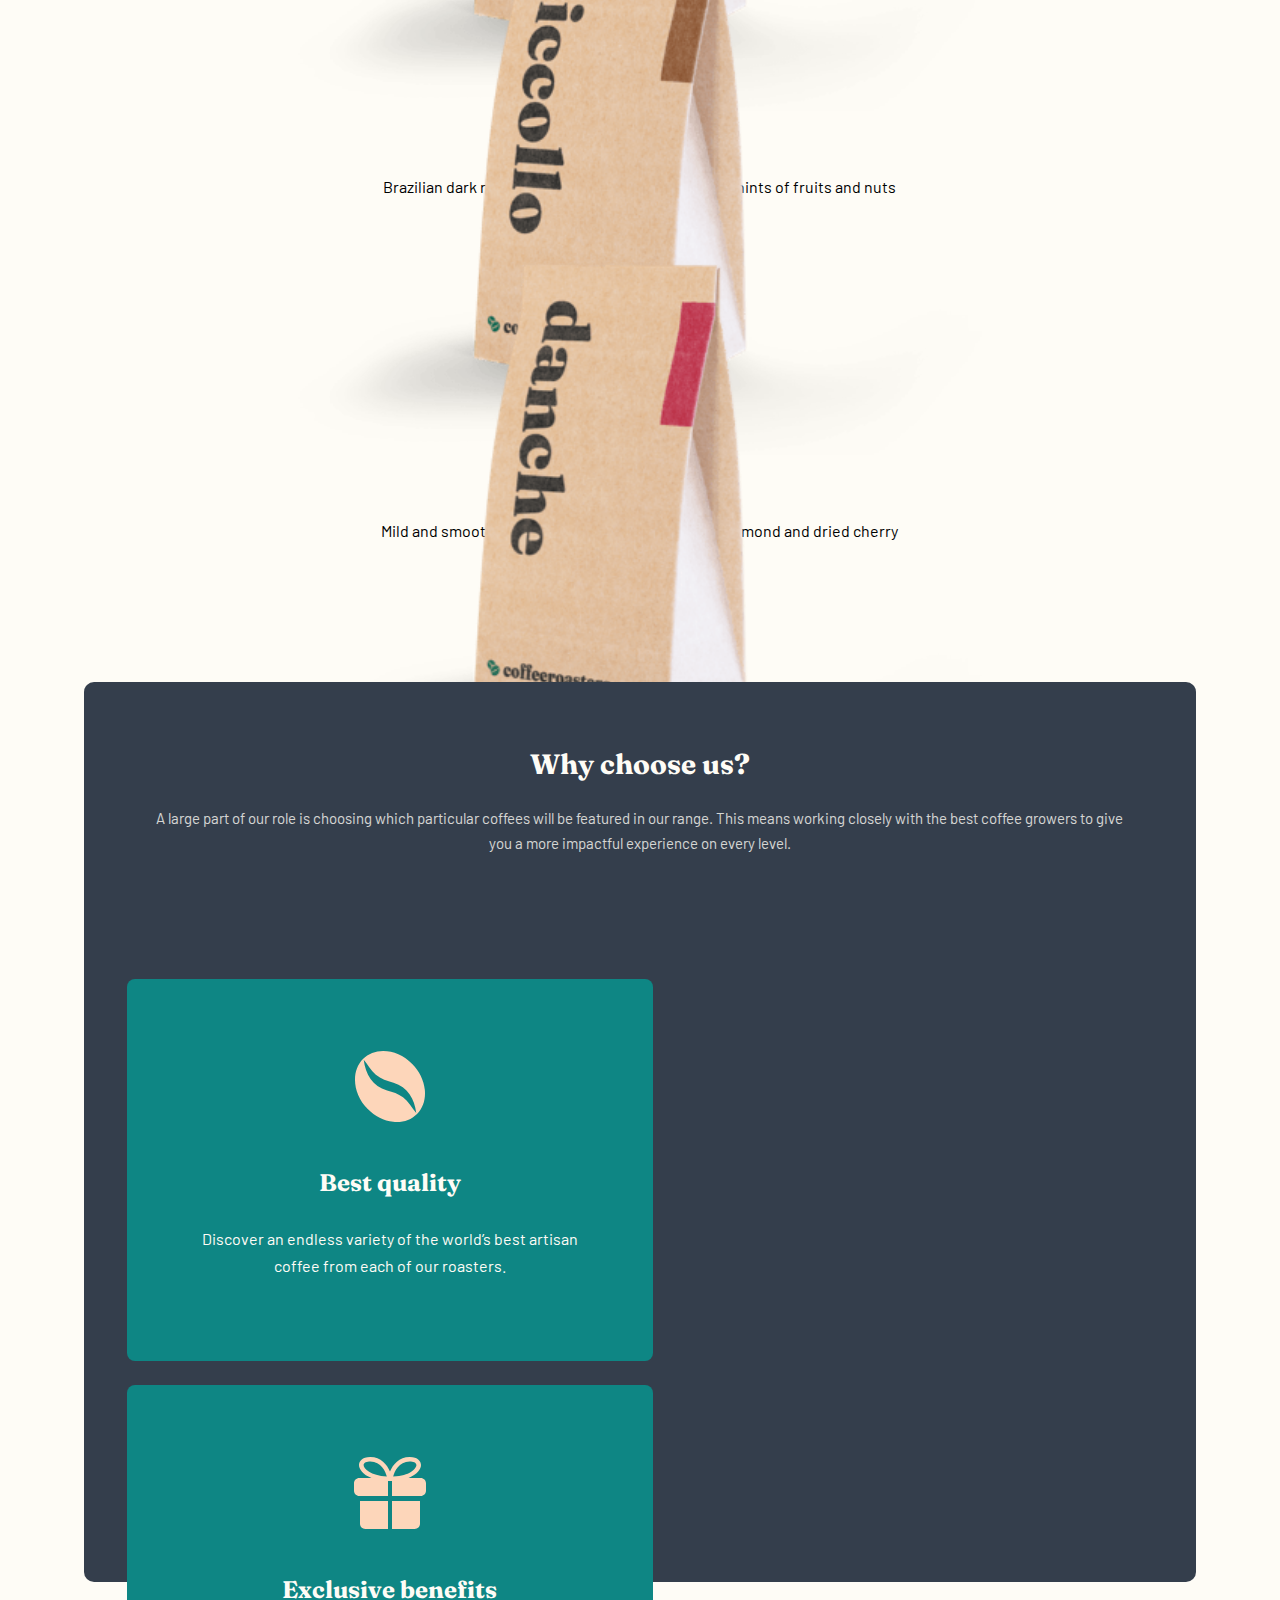
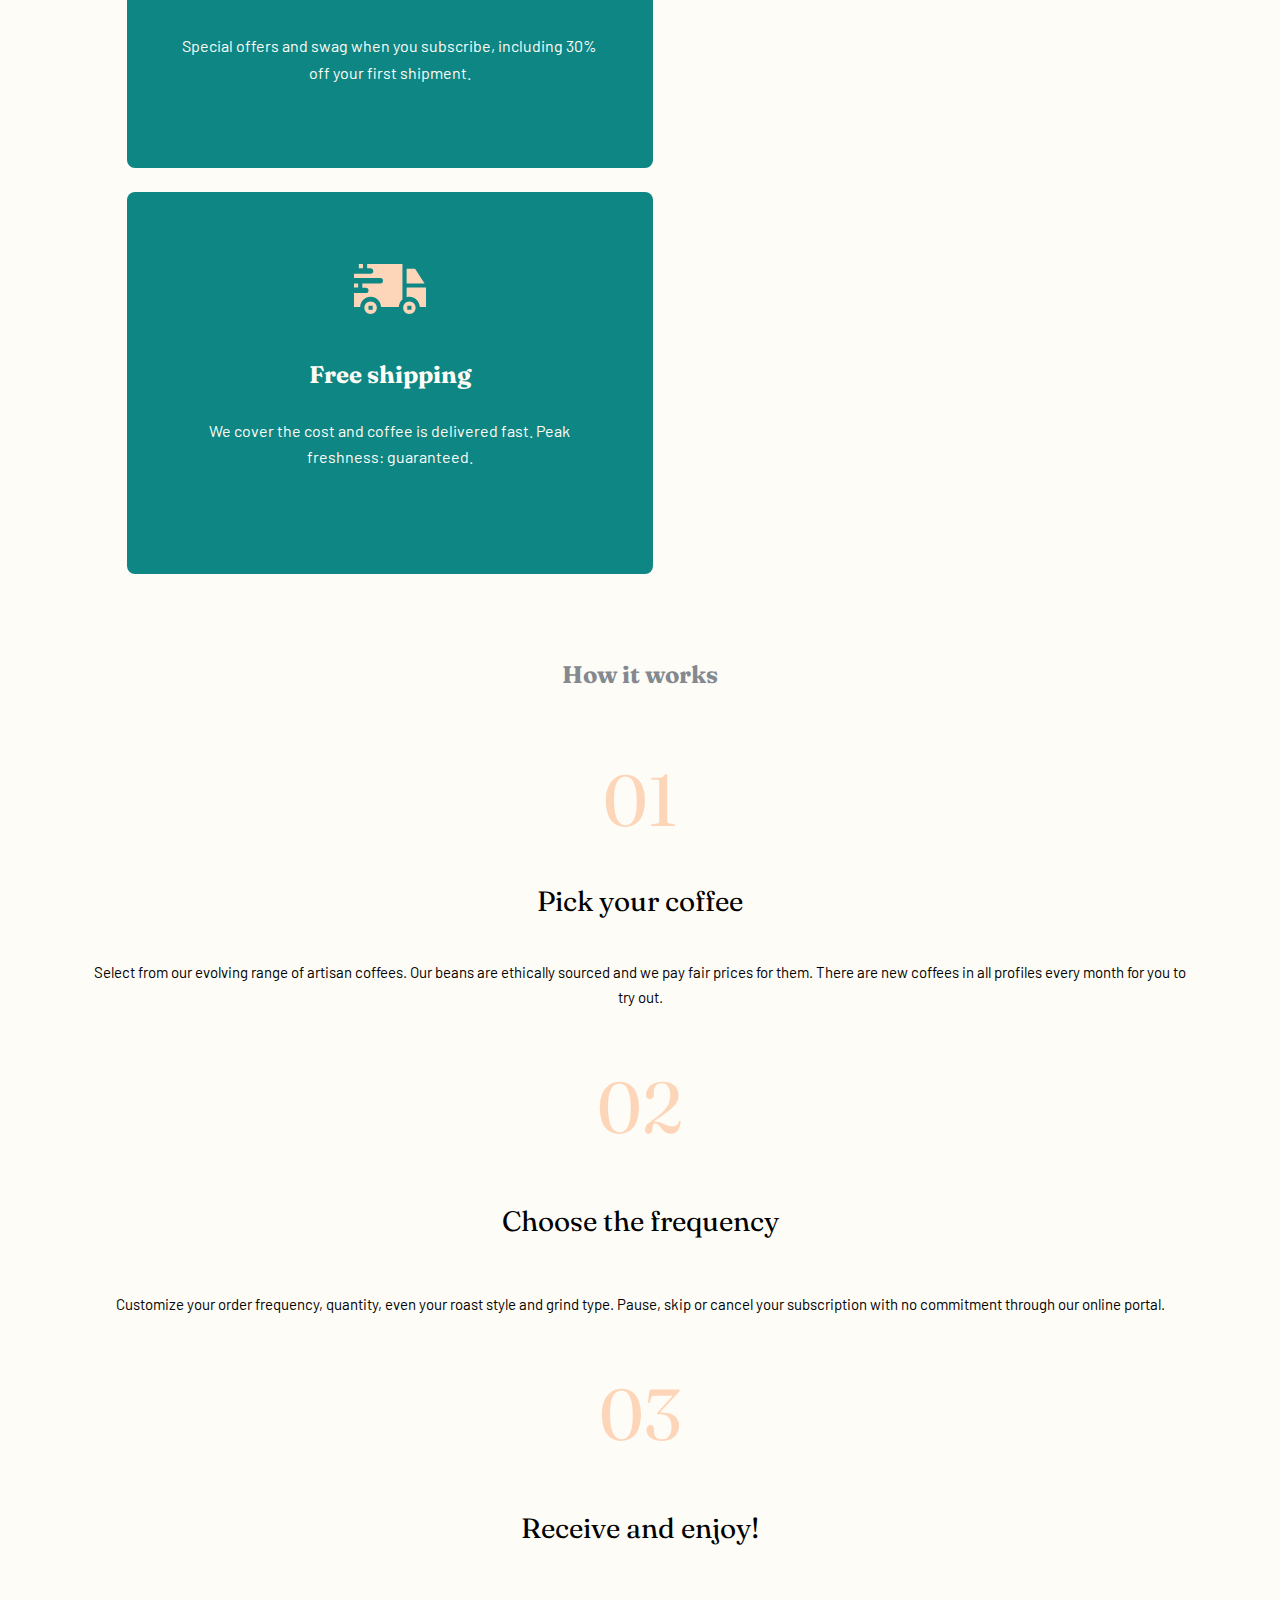
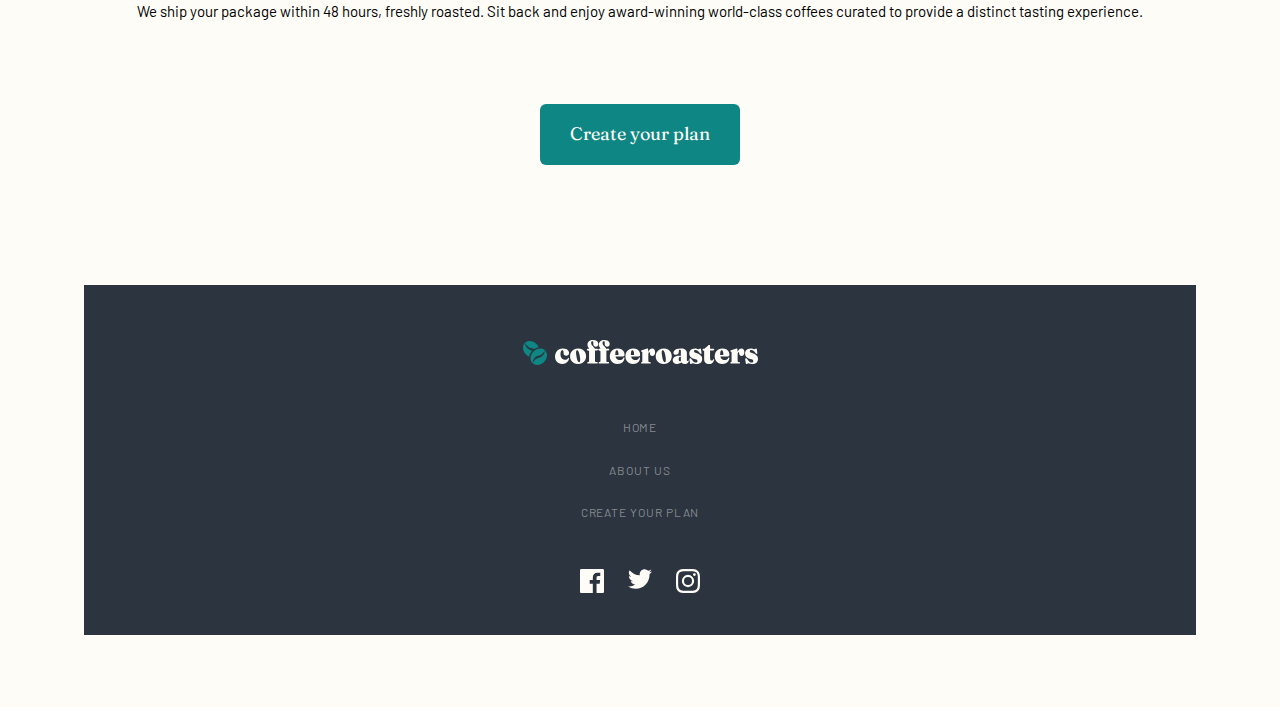
==== commit b4ab084d: "layout and content for mobile-about complete" ====
--- a/starter-code/index.html
+++ b/starter-code/index.html
@@ -35,9 +35,9 @@
   <main>
 
     <!-- Hero Section START -->
-    <section class="hero">
+    <section class="hero hero-lg hero-home">
       <div class="container">
-        <h1 class="heading-lg">Great coffee made simple.</h1>
+        <h1 class="heading-xlg">Great coffee made simple.</h1>
         <p class="intro-text">Start your mornings with the world’s best coffees. Try our expertly curated artisan 
           coffees from our best roasters delivered directly to your door, at your schedule.</p>
         <button class="btn">Create your plan</button>
--- a/starter-code/styles/styles.css
+++ b/starter-code/styles/styles.css
@@ -351,13 +351,19 @@
   font-family: "Barlow", sans-serif;
 }
 
-.heading-lg {
+.heading-xlg {
   font-size: 2.5rem;
   line-height: 1;
 }
 
+.heading-lg {
+  font-size: 2rem;
+  line-height: 3rem;
+}
+
 .heading-md {
   font-size: 1.75rem;
+  line-height: 2.25rem;
 }
 
 .heading-sm {
@@ -468,28 +474,41 @@
 }
 
 .hero {
-  height: 31.25rem;
-  background-image: url(/starter-code/assets/home/mobile/image-hero-coffeepress.jpg);
   background-size: cover;
   text-align: center;
   display: flex;
   align-items: center;
   border-radius: 10px;
-  margin-bottom: 8.75rem;
+  margin-bottom: 7.5rem;
+  padding-top: 2.25rem;
+}
+.hero-lg {
+  height: 31.25rem;
+}
+.hero-sm {
+  height: 25rem;
+}
+.hero-home {
+  background-image: url(/starter-code/assets/home/mobile/image-hero-coffeepress.jpg);
+}
+.hero-about {
+  background-image: url(/starter-code/assets/about/mobile/image-hero-whitecup.jpg);
 }
 .hero .container {
-  height: 60%;
+  /*         height: 60%; */
   display: flex;
   flex-direction: column;
-  justify-content: space-between;
+  /*         justify-content: space-between; */
 }
 .hero h1 {
   color: #fefcf6;
+  margin-bottom: 1.5rem;
 }
 .hero p {
   color: #fefcf6;
   font-size: 0.9375rem;
   opacity: 0.8;
+  margin-bottom: 2.5rem;
 }
 
 .coffee-collection {
@@ -618,6 +637,76 @@
   color: #fdd6ba;
 }
 
+.our-commitment {
+  text-align: center;
+  margin-bottom: 12.2rem;
+}
+.our-commitment img {
+  max-width: 100%;
+  border-radius: 0.5rem;
+  margin-bottom: 3rem;
+}
+.our-commitment h2 {
+  margin-bottom: 1.875rem;
+}
+.our-commitment p {
+  color: #343e4c;
+  opacity: 0.8;
+  font-size: 0.9375rem;
+}
+
+.our-quality {
+  position: relative;
+  text-align: center;
+  background-color: #2c343f;
+  color: #fefcf6;
+  border-radius: 0.5rem;
+  padding-bottom: 3.75rem;
+  margin-bottom: 7.5rem;
+}
+.our-quality img {
+  max-width: 100%;
+  margin-top: -4.375rem;
+  margin-bottom: 4rem;
+  border-radius: 0.5rem;
+}
+.our-quality p {
+  font-size: 0.9375rem;
+  opacity: 0.8;
+}
+.our-quality h3 {
+  margin-bottom: 1.5rem;
+}
+
+.headquarters {
+  display: flex;
+  flex-direction: column;
+  align-items: center;
+}
+.headquarters h4 {
+  color: #848990;
+  margin-bottom: 4.5rem;
+}
+
+.office {
+  text-align: center;
+  color: #343e4c;
+}
+.office:not(:last-of-type) {
+  margin-bottom: 5rem;
+}
+.office span {
+  display: block;
+  font-size: 1rem;
+}
+.office span:not(:last-of-type) {
+  margin-bottom: 1rem;
+}
+.office h5 {
+  margin-top: 2.5rem;
+  margin-bottom: 1.25rem;
+}
+
 /* @use '01-abstracts/variables'; */
 
 /*# sourceMappingURL=styles.css.map */
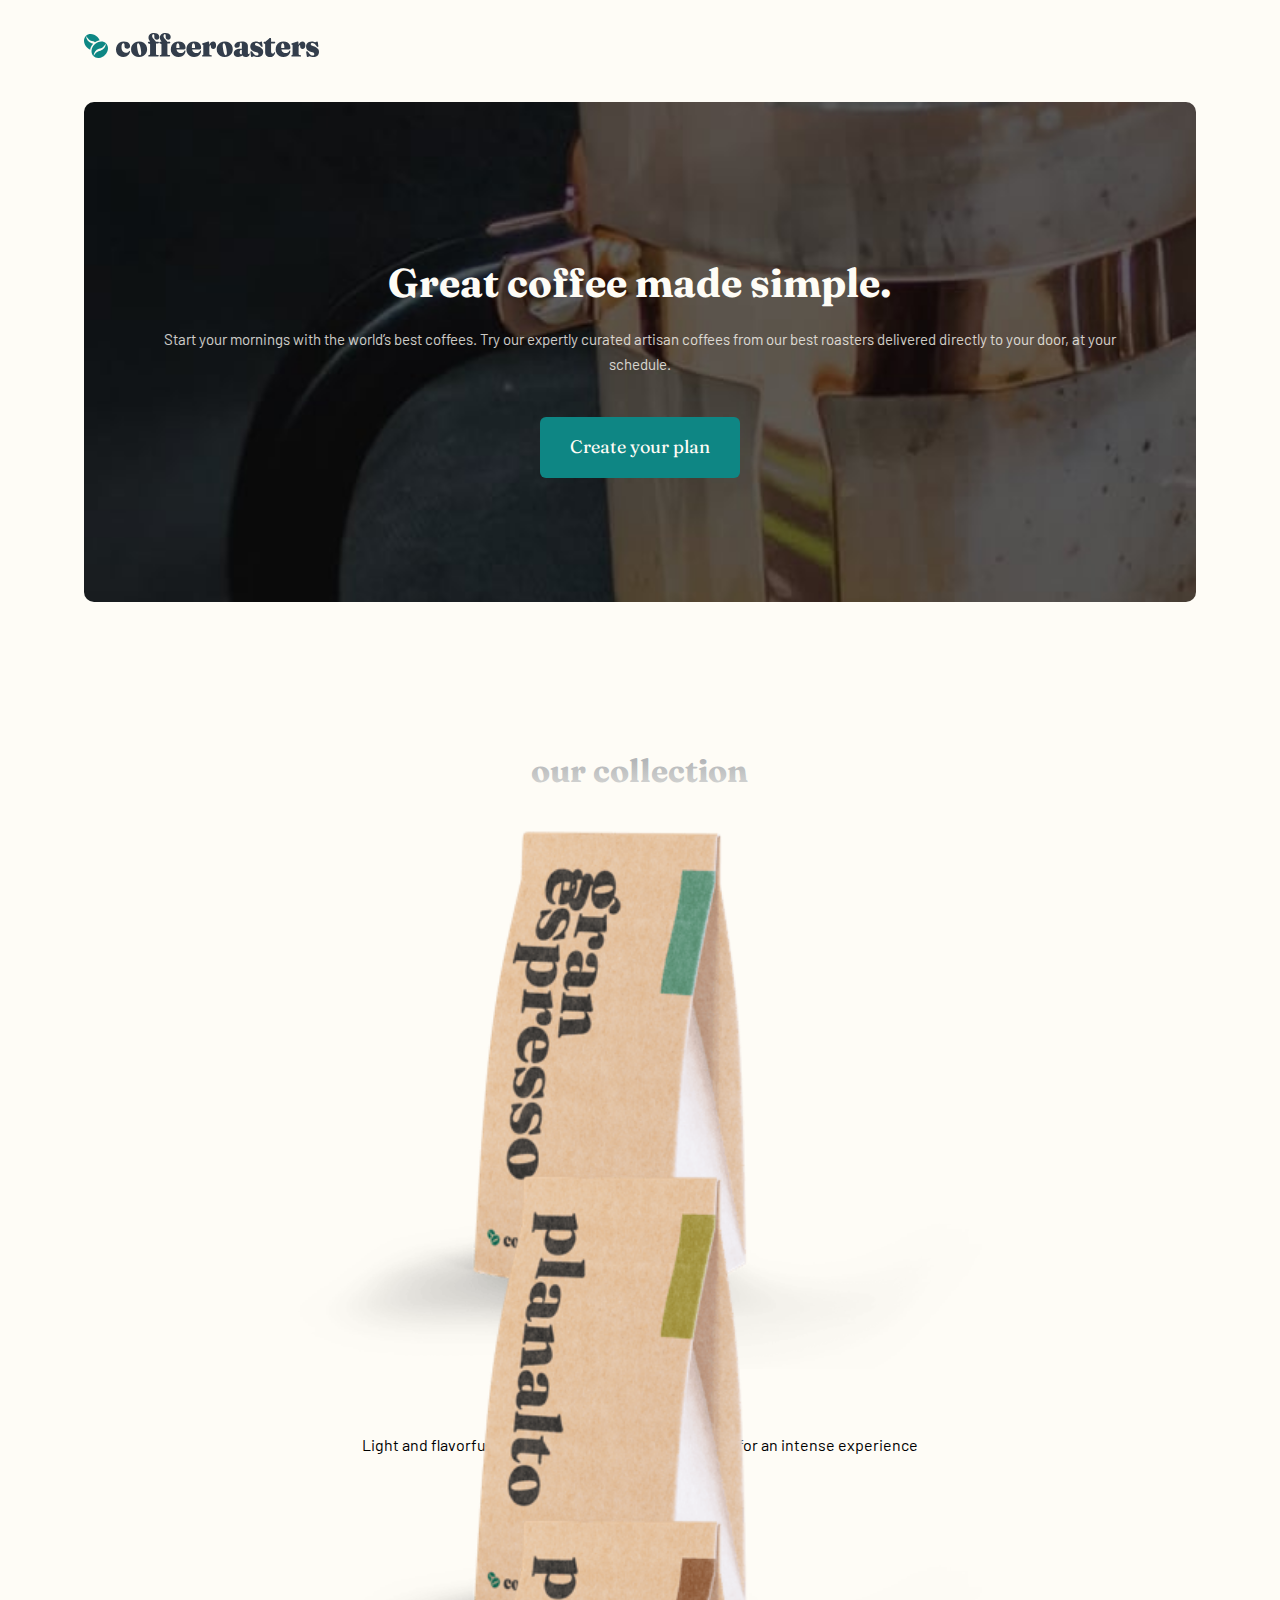
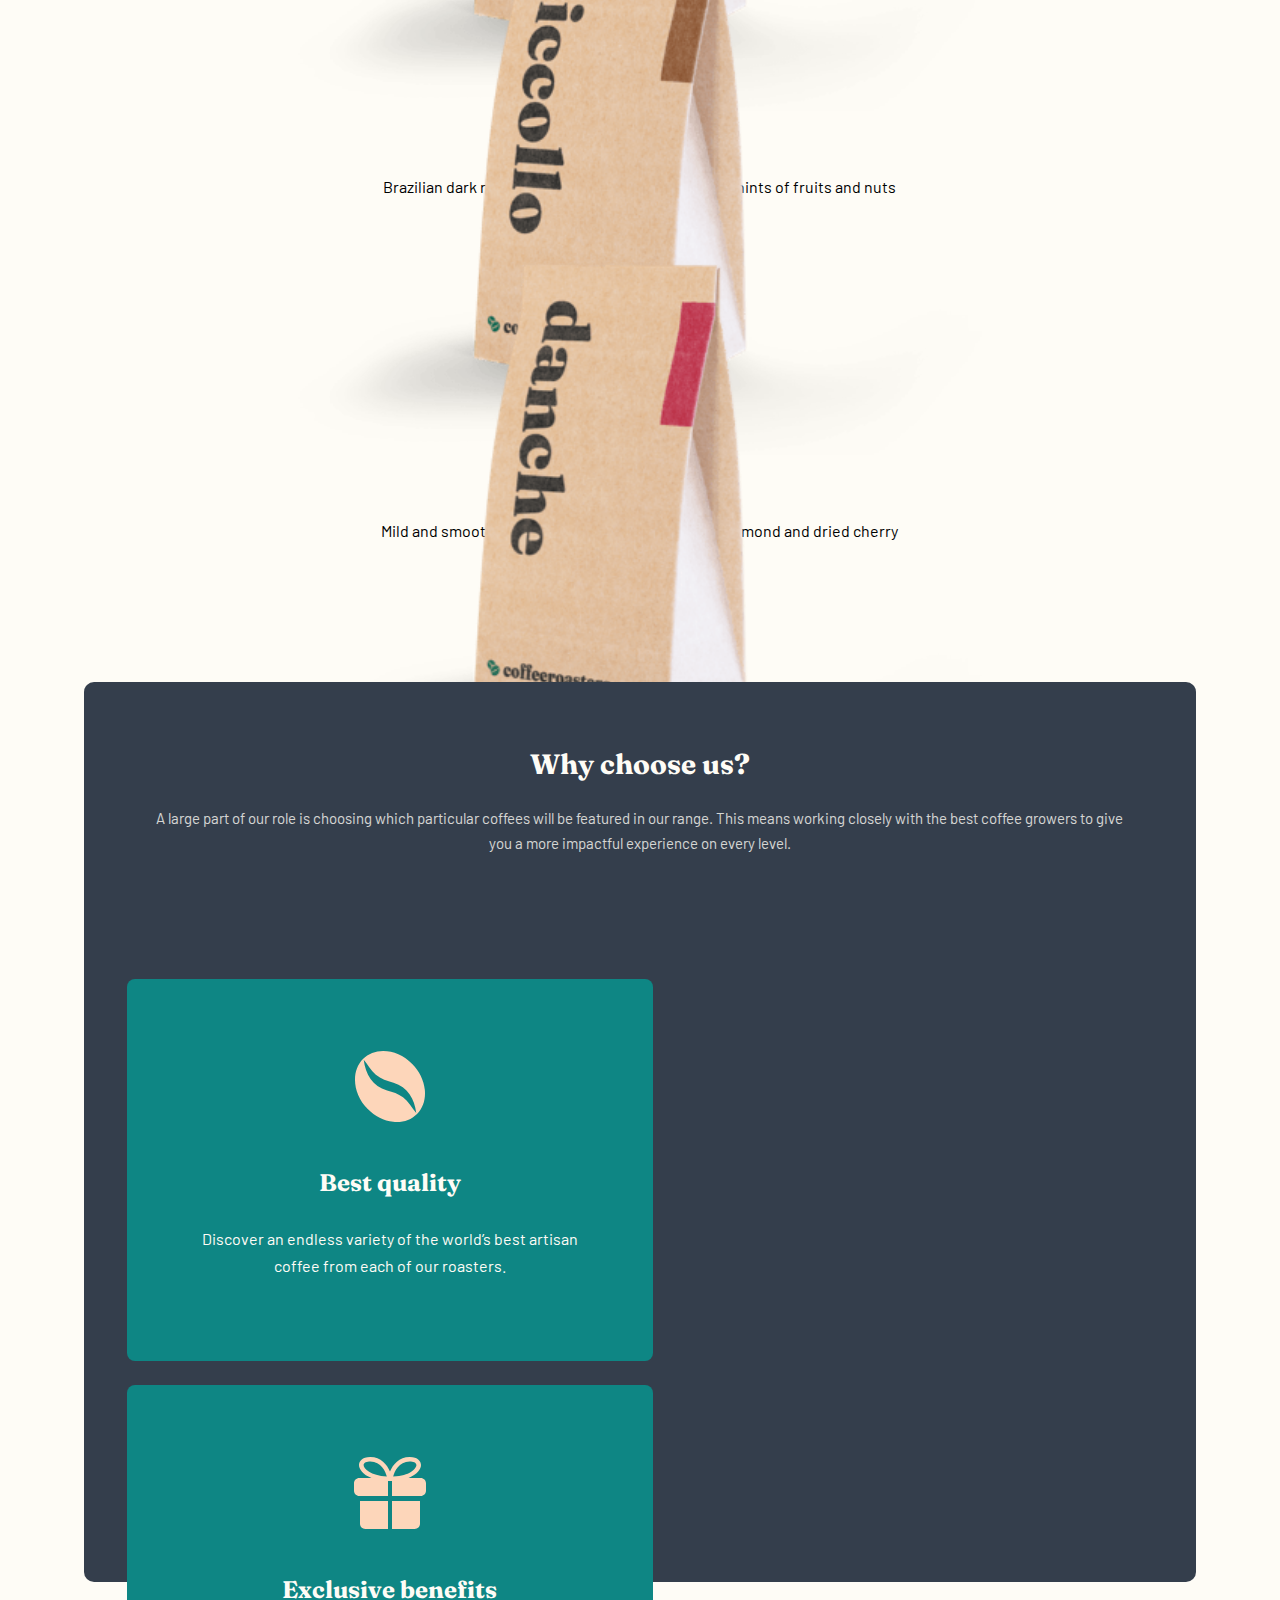
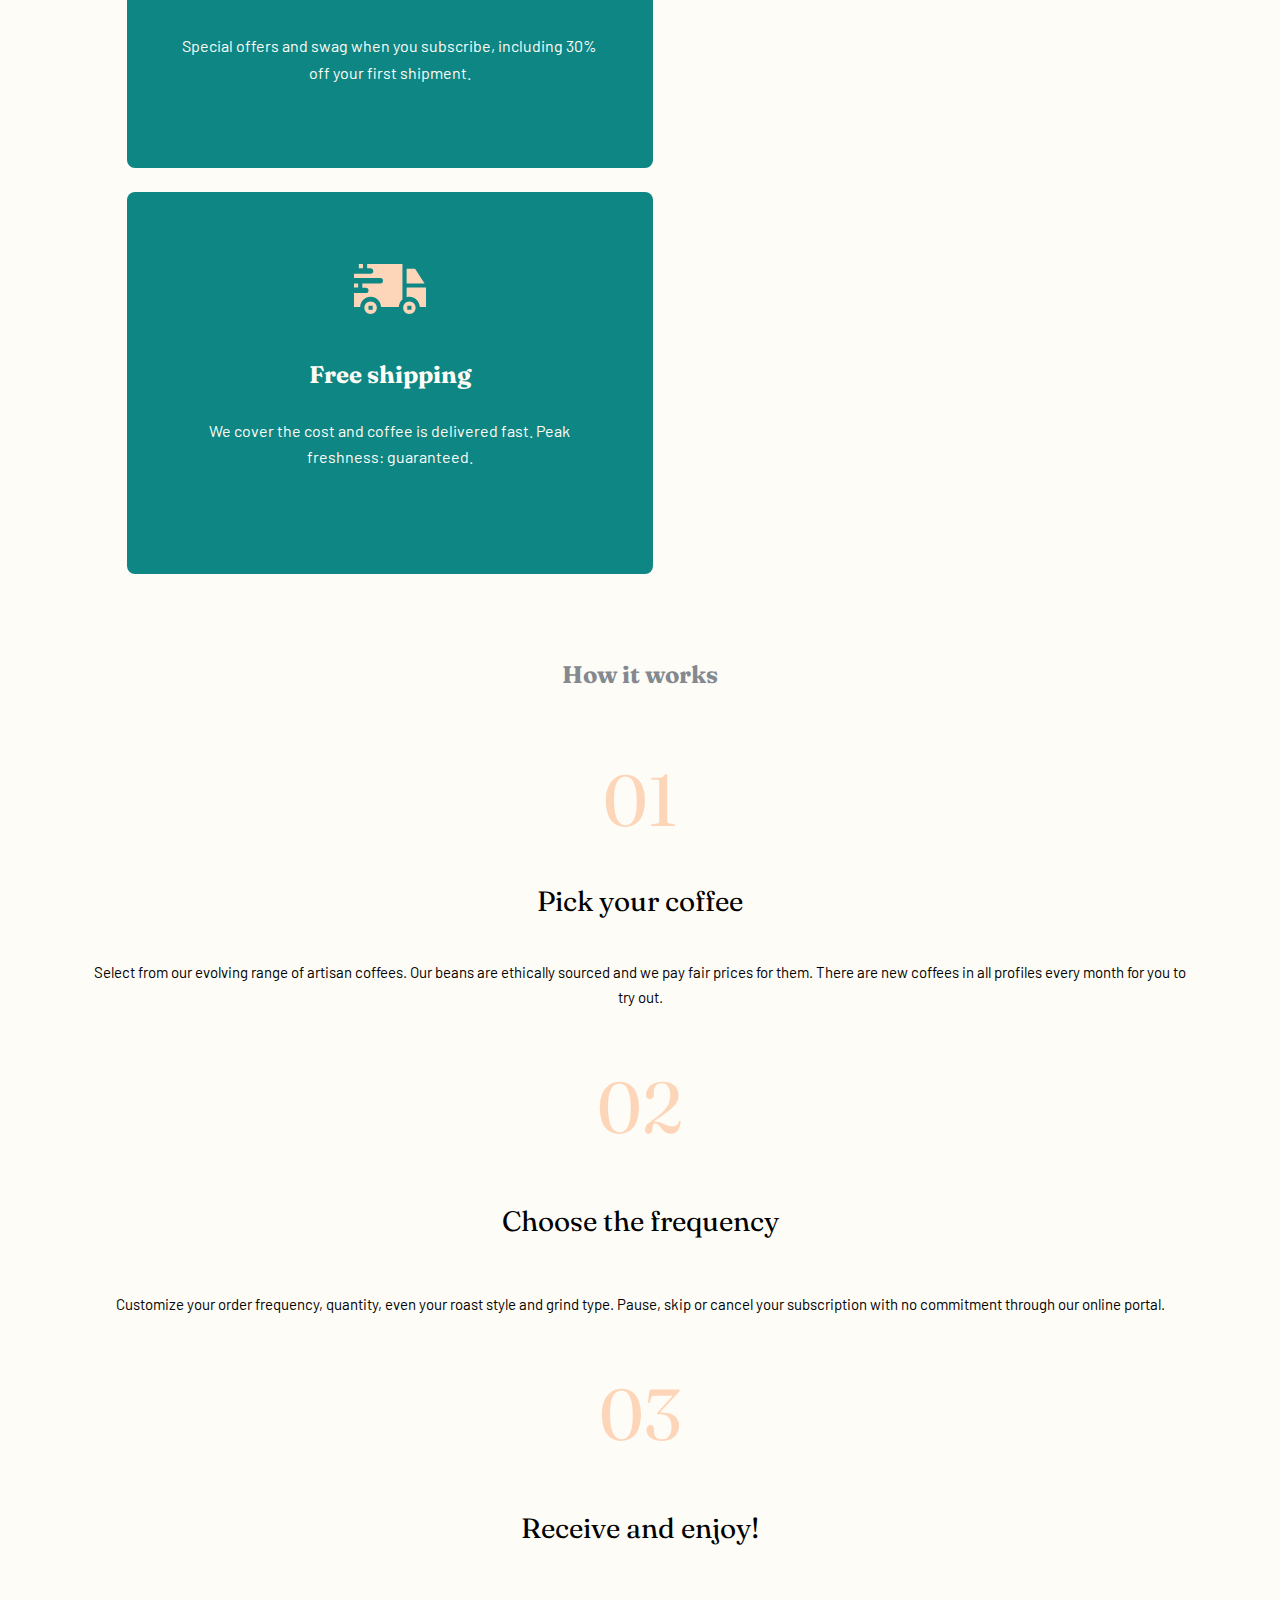
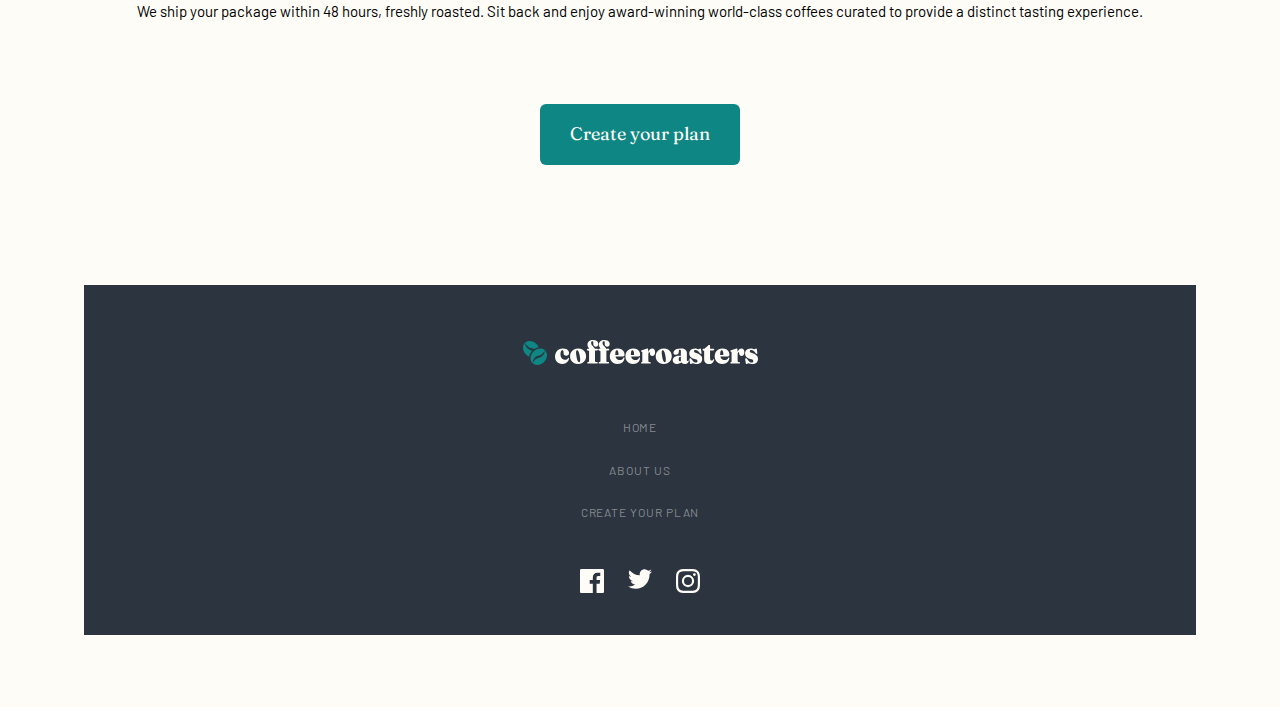
==== commit 229ff0ae: "layout and styles for mobile plan/nav/modal done" ====
--- a/starter-code/index.html
+++ b/starter-code/index.html
@@ -28,11 +28,12 @@
     </nav>
     <div class="toggle">
       <img src="./assets/shared/mobile/icon-hamburger.svg" alt="" class="hamburger-open">
+      <img src="./assets/shared/mobile/icon-close.svg" alt="close the mobile menu" class="hamburger-close">
     </div>
   </header> 
   <!-- Header END -->
 
-  <main>
+  <main class="container-outer">
 
     <!-- Hero Section START -->
     <section class="hero hero-lg hero-home">
--- a/starter-code/styles/styles.css
+++ b/starter-code/styles/styles.css
@@ -343,7 +343,8 @@
 
 .heading-sm,
 .heading-md,
-.heading-lg {
+.heading-lg,
+.heading-xlg {
   font-family: "Fraunces", serif;
 }
 
@@ -389,12 +390,58 @@
   border: none;
   font-family: "Fraunces", serif;
   font-size: 1.125rem;
+  cursor: pointer;
+}
+
+.modal {
+  position: fixed;
+  display: flex;
+  align-items: center;
+  height: 100vh;
+  top: 0;
+  left: 0;
+  right: 0;
+  /* padding-top: 2.2rem;
+  padding-bottom: 2.2rem; */
+  background-color: rgba(0, 0, 0, 0.5);
+}
+.modal-content > * {
+  padding-left: 1.5rem;
+  padding-right: 1.5rem;
+}
+.modal .heading-md {
+  color: white;
+  background-color: #343e4c;
+  display: block;
+  padding-top: 1.75rem;
+  padding-bottom: 1.75rem;
+  border-top-left-radius: 0.5rem;
+  border-top-right-radius: 0.5rem;
+}
+.modal p.order {
+  color: #848990;
+  margin-top: 0;
+  padding-top: 2.5rem;
+}
+.modal .text {
+  color: #343e4c;
+  opacity: 0.8;
+}
+.modal .modal-wrapper {
+  background-color: white;
+  border-bottom-left-radius: 0.5rem;
+  border-bottom-right-radius: 0.5rem;
+}
+.modal .btn {
+  width: 100%;
+  margin: 1.5rem 0;
 }
 
 header {
   position: relative;
-  width: 87%;
   margin: 2rem auto 2.5rem;
+  padding-left: 6.5%;
+  padding-right: 6.5%;
 }
 
 .brand {
@@ -405,14 +452,31 @@
 }
 
 .toggle {
+  position: absolute;
+  top: 50%;
+  right: 6.5%;
+  transform: translateY(-50%);
+}
+
+.hamburger-open {
+  /* display: block; */
   position: absolute;
   top: 50%;
   right: 0;
   transform: translateY(-50%);
-}
-
-.hamburger-open {
-  display: block;
+  opacity: 0;
+}
+
+.hamburger-close {
+  position: absolute;
+  top: 50%;
+  right: 0;
+  transform: translateY(-50%);
+  opacity: 0;
+}
+
+.mobile-nav-open {
+  opacity: 1;
 }
 
 .footer {
@@ -460,10 +524,36 @@
 }
 
 .main-navigation {
-  display: none;
-}
-
-main {
+  /* display: none; */
+  background-image: linear-gradient(#fefcf6 50%, rgba(254, 252, 246, 0.515) 100%);
+  position: absolute;
+  left: 100%;
+  right: 0;
+  overflow: hidden;
+  z-index: 2;
+  padding-top: 5rem;
+  height: calc(100vh - 90px);
+}
+.main-navigation ul {
+  list-style: none;
+  padding: 0;
+  text-align: center;
+}
+.main-navigation ul li {
+  font-family: "Fraunces", serif;
+  font-size: 1.5rem;
+  line-height: 2rem;
+}
+.main-navigation ul li:not(:last-of-type) {
+  margin-bottom: 2rem;
+}
+.main-navigation ul a {
+  text-decoration: none;
+  color: #343e4c;
+}
+
+/* background-image: linear-gradient(#fefcf6, rgba(254, 252, 246, 0.5) 50%); */
+.container-outer {
   margin-left: 6.6%;
   margin-right: 6.6%;
 }
@@ -513,6 +603,7 @@
 
 .coffee-collection {
   margin-bottom: 8.75rem;
+  text-align: center;
 }
 .coffee-collection h2 {
   color: #848990;
@@ -707,6 +798,118 @@
   margin-bottom: 1.25rem;
 }
 
+.plan {
+  text-align: center;
+  background-color: #2c343f;
+  color: #fefcf6;
+  padding: 5rem 6%;
+  border-radius: 0.5rem;
+  margin-bottom: 7.5rem;
+}
+.plan .steps {
+  margin-top: 0;
+}
+.plan .step:last-of-type {
+  margin-bottom: 0;
+}
+
+.select-your-coffee {
+  margin-bottom: 7.5rem;
+}
+
+.accordion-wrapper.open img {
+  transform: translateY(-50%) rotate(180deg);
+}
+
+.accordion-wrapper:not(:last-of-type) {
+  margin-bottom: 1rem;
+  /* margin-bottom: 5rem; */
+}
+.accordion-wrapper:not(:last-of-type).open {
+  margin-bottom: 5rem;
+}
+
+.accordion {
+  position: relative;
+}
+.accordion span {
+  max-width: 70%;
+  display: inline-block;
+  line-height: 1.16;
+  color: #848990;
+}
+.accordion img {
+  position: absolute;
+  right: 0;
+  top: 50%;
+  transform: translateY(-50%);
+  transition: all 0.2s ease-out;
+}
+
+.options-panel {
+  /* padding-top: 2rem; */
+  max-height: 0;
+  overflow: hidden;
+  transition: max-height 0.2s ease-out;
+}
+.options-panel.open {
+  max-height: 100%;
+  overflow: unset;
+  padding-top: 2rem;
+}
+
+.option {
+  padding: 1.5rem;
+  background-color: #f4f1eb;
+  color: #343e4c;
+  border-radius: 0.5rem;
+}
+.option:not(:last-of-type) {
+  margin-bottom: 1rem;
+}
+.option span {
+  display: inline-block;
+}
+.option.selected {
+  background-color: #0e8684;
+  color: white;
+}
+.option .description {
+  line-height: 1.625rem;
+}
+
+.box {
+  background-color: #2c343f;
+  border-radius: 0.5rem;
+  padding-top: 2rem;
+  padding-bottom: 2rem;
+}
+
+.order-summary .tag {
+  color: #848990;
+  text-transform: uppercase;
+  line-height: 1.625rem;
+}
+
+.order {
+  font-family: "Fraunces", serif;
+  font-size: 1.5rem;
+  line-height: 2.5rem;
+  margin-top: 0.5rem;
+  color: white;
+}
+
+.order-summary .btn {
+  margin-top: 3.5rem;
+  margin-left: auto;
+  margin-right: auto;
+  display: block;
+}
+
+.text-cyan {
+  color: #0e8684;
+}
+
 /* @use '01-abstracts/variables'; */
 
 /*# sourceMappingURL=styles.css.map */
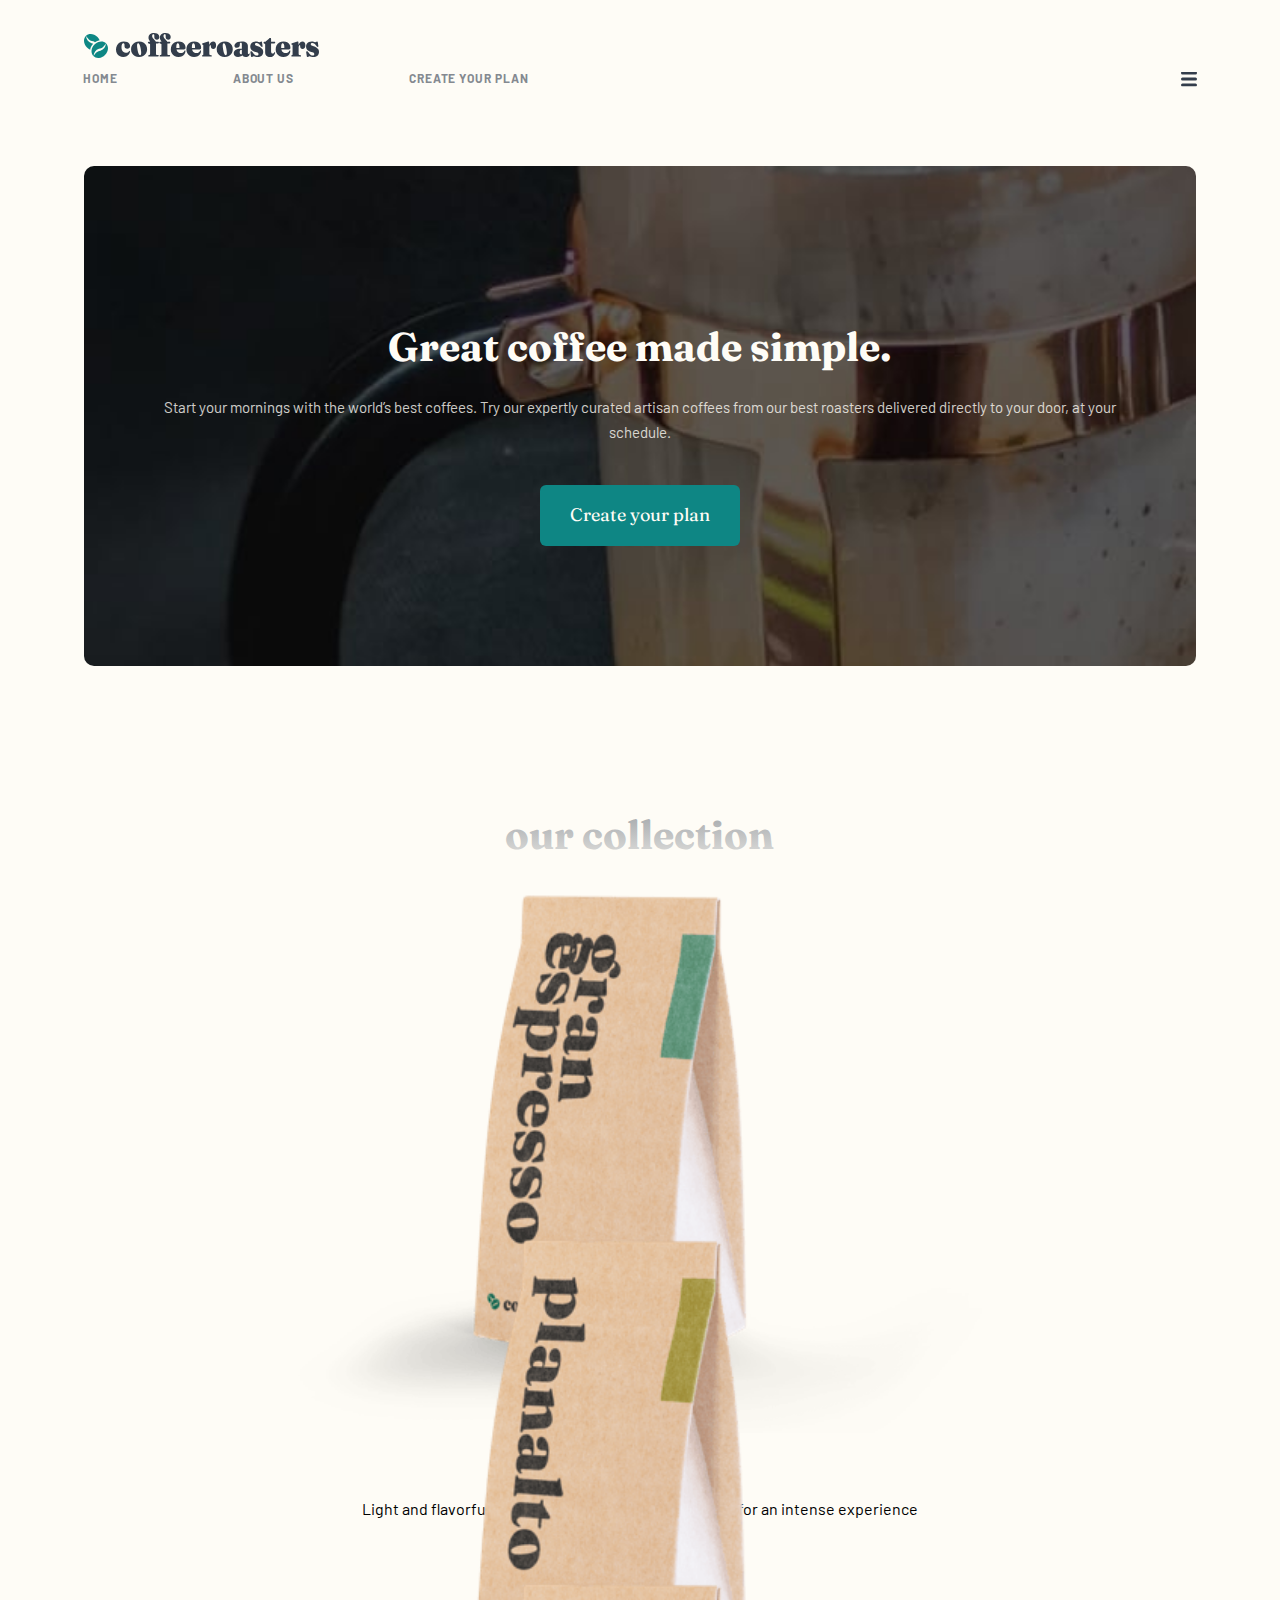
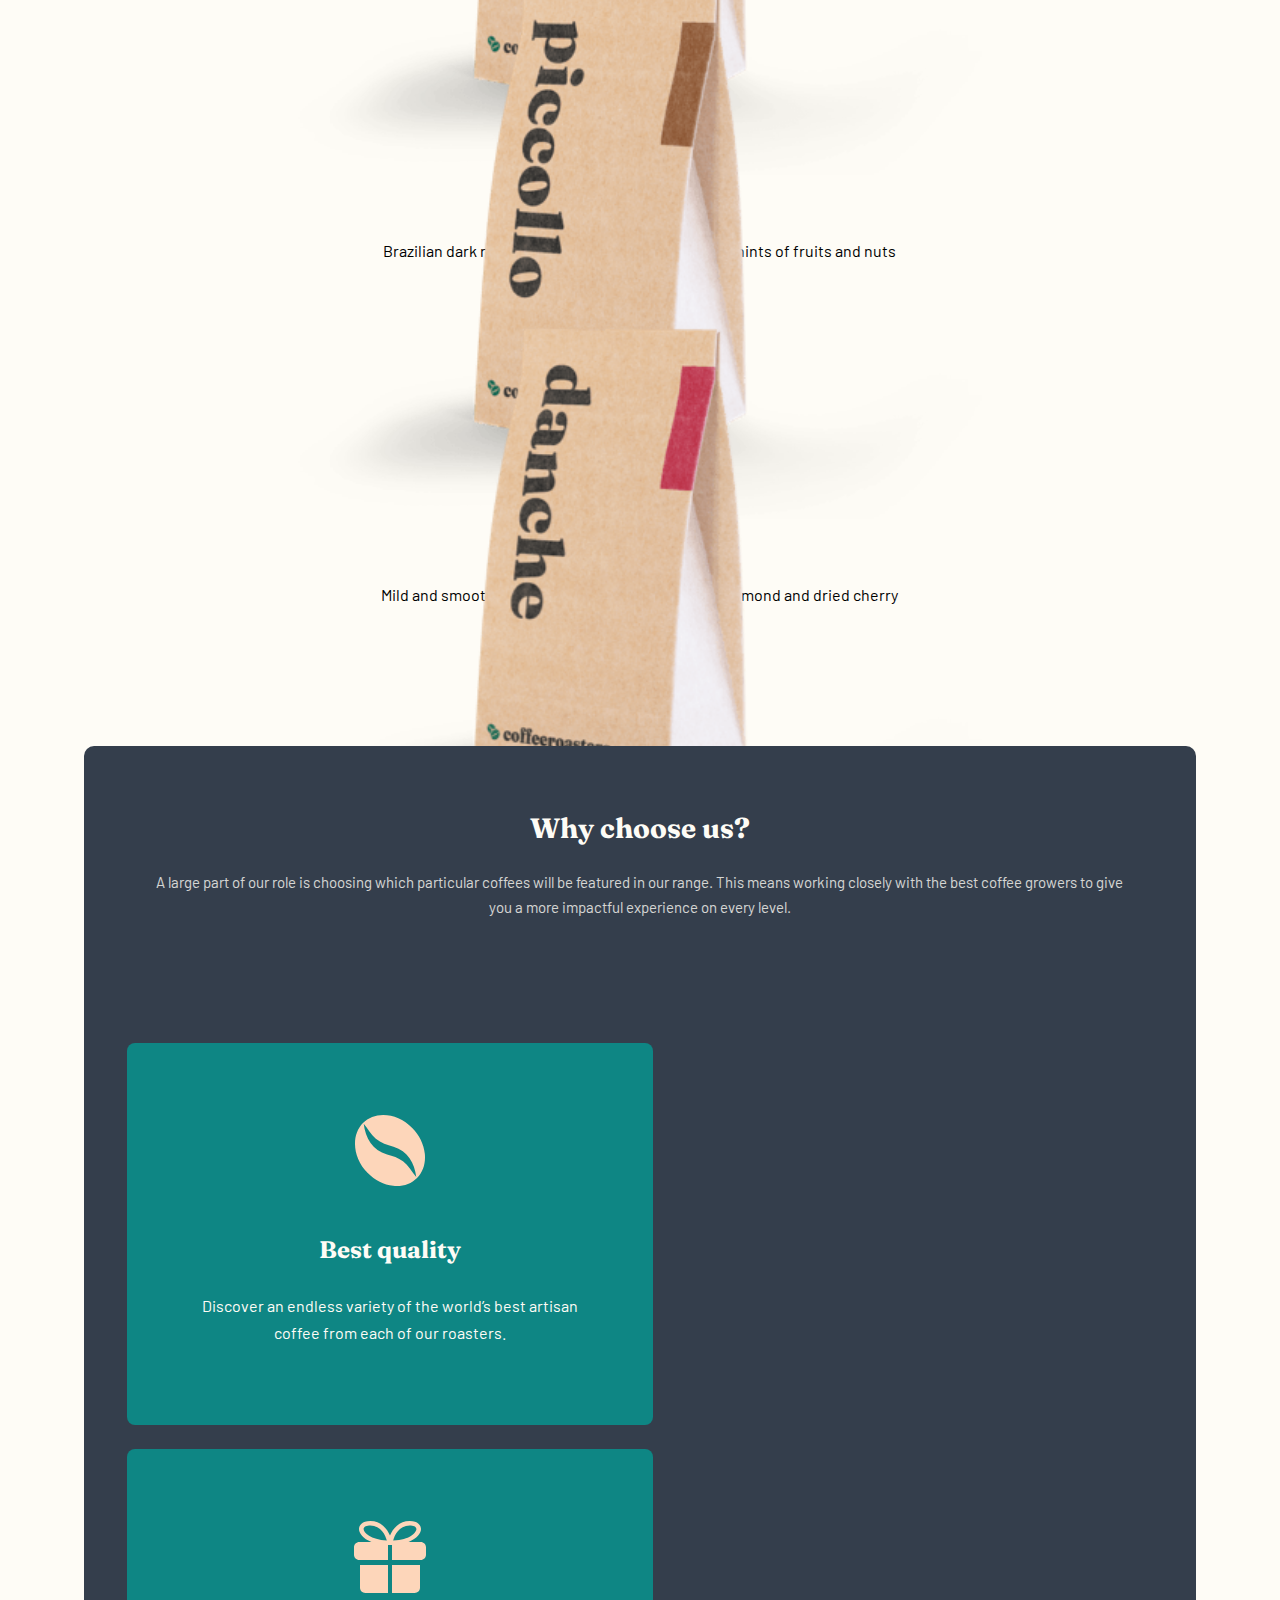
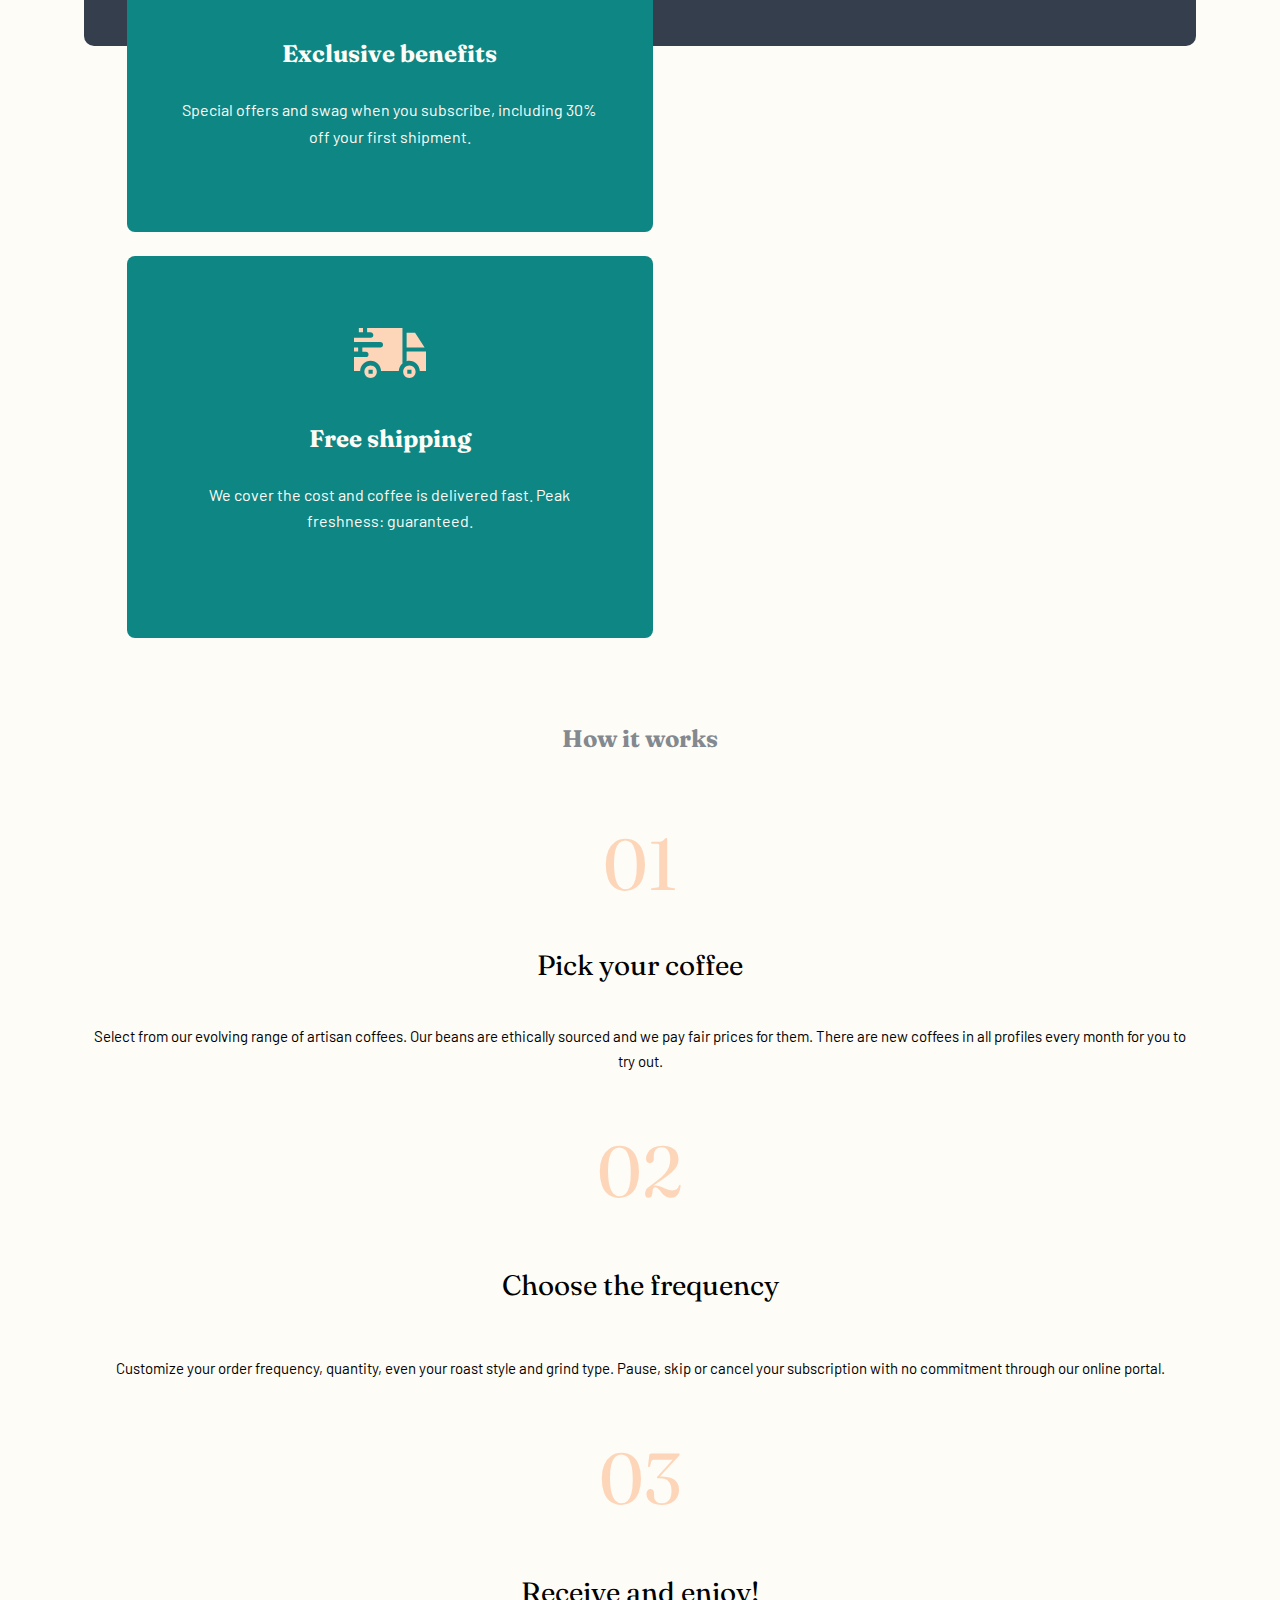
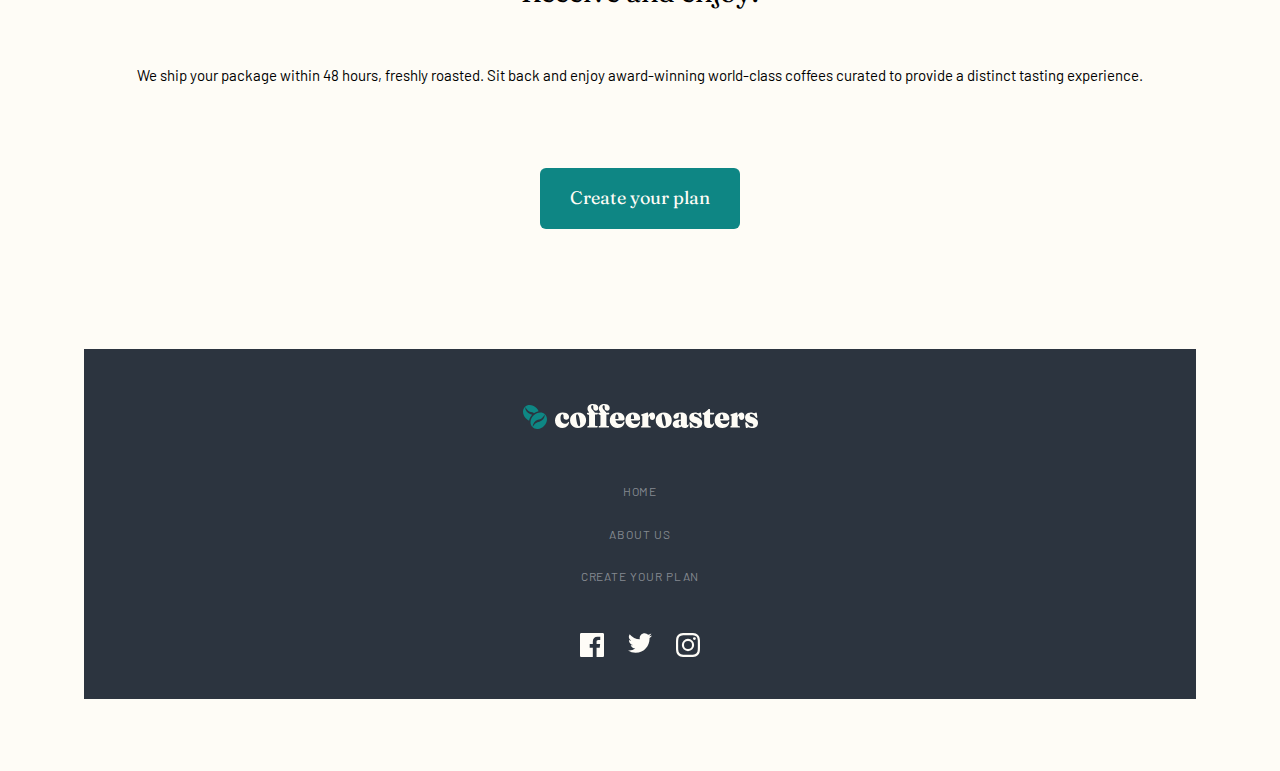
==== commit 3b91ab6c: "tablet and js for plan done" ====
--- a/starter-code/index.html
+++ b/starter-code/index.html
@@ -1,172 +1,270 @@
 <!DOCTYPE html>
 <html lang="en">
-<head>
-  <meta charset="UTF-8">
-  <meta name="viewport" content="width=device-width, initial-scale=1.0">
-
-  <link rel="icon" type="image/png" sizes="32x32" href="./assets/favicon-32x32.png">
-  <link rel="preconnect" href="https://fonts.googleapis.com">
-  <link rel="preconnect" href="https://fonts.gstatic.com" crossorigin>
-  <link href="https://fonts.googleapis.com/css2?family=Barlow:wght@400;700&family=Fraunces:wght@900&display=swap" rel="stylesheet"> 
-  <link rel="stylesheet" href="./styles/styles.css">
-  
-  <title>Frontend Mentor | Coffeeroasters subscription site</title>
-</head>
-<body>
-
-  <!-- Header START -->
-  <header>
-    <div class="brand">
-      <img src="./assets/shared/desktop/logo.svg" alt="Coffeeroasters logotype">
-    </div>
-    <nav class="main-navigation">
-      <ul>
-        <li><a href="#">Home</a></li>
-        <li><a href="#">About Us</a></li>
-        <li><a href="#">Create Your Plan</a></li>
-      </ul>
-    </nav>
-    <div class="toggle">
-      <img src="./assets/shared/mobile/icon-hamburger.svg" alt="" class="hamburger-open">
-      <img src="./assets/shared/mobile/icon-close.svg" alt="close the mobile menu" class="hamburger-close">
-    </div>
-  </header> 
-  <!-- Header END -->
-
-  <main class="container-outer">
-
-    <!-- Hero Section START -->
-    <section class="hero hero-lg hero-home">
-      <div class="container">
-        <h1 class="heading-xlg">Great coffee made simple.</h1>
-        <p class="intro-text">Start your mornings with the world’s best coffees. Try our expertly curated artisan 
-          coffees from our best roasters delivered directly to your door, at your schedule.</p>
-        <button class="btn">Create your plan</button>
-      </div>
-    </section>
-    <!-- Hero Section END -->
-
-    <!-- Coffee Selection Section START -->
-    <section class="coffee-collection">
-      <div class="container">
-        <h2 class="heading-lg">our collection</h2>
-        <div class="coffee-sorts">
-          <div class="sort">
-            <img src="./assets/home/desktop/image-gran-espresso.png" alt="Bag of Gran Espresso coffee">
-            <div class="sort-description">
-              <h4 class="heading-sm">Gran Espresso</h4>
-              <p class="description">Light and flavorful blend with cocoa and black pepper for an intense experience</p>
-            </div>
-          </div>
-          <div class="sort">
-            <img src="./assets/home/desktop/image-planalto.png" alt="Bag of Planalto coffee">
-            <div class="sort-description">
-              <h4 class="heading-sm">Planalto</h4>
-              <p class="description">Brazilian dark roast with rich and velvety body, and hints of fruits and nuts</p>
-            </div>
-          </div>
-          <div class="sort">
-            <img src="./assets/home/desktop/image-piccollo.png" alt="Bag of Piccollo coffee">
-            <div class="sort-description">
-              <h4 class="heading-sm">Piccollo</h4>
-              <p class="description">Mild and smooth blend featuring notes of toasted almond and dried cherry</p>
-            </div>
-          </div>
-          <div class="sort">
-            <img src="./assets/home/desktop/image-danche.png" alt="Bag of Danche coffee">
-            <div class="sort-description">
-              <h4 class="heading-sm">Danche</h4>
-              <p class="description">Ethiopian hand-harvested blend densely packed with vibrant fruit notes</p>
-            </div>
-          </div>
-        </div>
-      </div>
-    </section>
-    <!-- Coffee Selection Section END -->
-
-    <!-- Benefits Section START -->
-    <section class="benefits">
+  <head>
+    <meta charset="UTF-8" />
+    <meta name="viewport" content="width=device-width, initial-scale=1.0" />
+
+    <link
+      rel="icon"
+      type="image/png"
+      sizes="32x32"
+      href="./assets/favicon-32x32.png"
+    />
+    <link rel="preconnect" href="https://fonts.googleapis.com" />
+    <link rel="preconnect" href="https://fonts.gstatic.com" crossorigin />
+    <link
+      href="https://fonts.googleapis.com/css2?family=Barlow:wght@400;700&family=Fraunces:wght@900&display=swap"
+      rel="stylesheet"
+    />
+    <link rel="stylesheet" href="./css/styles.css" />
+
+    <title>Frontend Mentor | Coffeeroasters subscription site</title>
+  </head>
+  <body>
+    <!-- Header START -->
+    <header>
+      <div class="brand">
+        <img
+          src="./assets/shared/desktop/logo.svg"
+          alt="Coffeeroasters logotype"
+        />
+      </div>
+      <nav class="main-navigation">
+        <ul>
+          <li><a href="./index.html">Home</a></li>
+          <li><a href="./about.html">About Us</a></li>
+          <li><a href="./plan.html">Create Your Plan</a></li>
+        </ul>
+      </nav>
+      <div class="toggle">
+        <img
+          src="./assets/shared/mobile/icon-hamburger.svg"
+          alt=""
+          class="hamburger-open mobile-nav-open"
+        />
+        <img
+          src="./assets/shared/mobile/icon-close.svg"
+          alt="close the mobile menu"
+          class="hamburger-close"
+        />
+      </div>
+    </header>
+    <!-- Header END -->
+
+    <main class="container-outer">
+      <!-- Hero Section START -->
+      <section class="hero hero-lg hero-home">
+        <div class="container">
+          <h1 class="heading-lg">Great coffee made simple.</h1>
+          <p class="intro-text">
+            Start your mornings with the world’s best coffees. Try our expertly
+            curated artisan coffees from our best roasters delivered directly to
+            your door, at your schedule.
+          </p>
+          <button class="btn"><a href="./plan.html">Create your plan</a></button>
+        </div>
+      </section>
+      <!-- Hero Section END -->
+
+      <!-- Coffee Selection Section START -->
+      <section class="coffee-collection">
+        <div class="container">
+          <h2 class="heading-lg">our collection</h2>
+          <div class="coffee-sorts">
+            <div class="sort">
+              <img
+                src="./assets/home/desktop/image-gran-espresso.png"
+                alt="Bag of Gran Espresso coffee"
+              />
+              <div class="sort-description">
+                <h4 class="heading-sm">Gran Espresso</h4>
+                <p class="description">
+                  Light and flavorful blend with cocoa and black pepper for an
+                  intense experience
+                </p>
+              </div>
+            </div>
+            <div class="sort">
+              <img
+                src="./assets/home/desktop/image-planalto.png"
+                alt="Bag of Planalto coffee"
+              />
+              <div class="sort-description">
+                <h4 class="heading-sm">Planalto</h4>
+                <p class="description">
+                  Brazilian dark roast with rich and velvety body, and hints of
+                  fruits and nuts
+                </p>
+              </div>
+            </div>
+            <div class="sort">
+              <img
+                src="./assets/home/desktop/image-piccollo.png"
+                alt="Bag of Piccollo coffee"
+              />
+              <div class="sort-description">
+                <h4 class="heading-sm">Piccollo</h4>
+                <p class="description">
+                  Mild and smooth blend featuring notes of toasted almond and
+                  dried cherry
+                </p>
+              </div>
+            </div>
+            <div class="sort">
+              <img
+                src="./assets/home/desktop/image-danche.png"
+                alt="Bag of Danche coffee"
+              />
+              <div class="sort-description">
+                <h4 class="heading-sm">Danche</h4>
+                <p class="description">
+                  Ethiopian hand-harvested blend densely packed with vibrant
+                  fruit notes
+                </p>
+              </div>
+            </div>
+          </div>
+        </div>
+      </section>
+      <!-- Coffee Selection Section END -->
+
+      <!-- Benefits Section START -->
+      <section class="benefits">
         <div class="background">
           <div class="container">
             <h3 class="heading-md">Why choose us?</h3>
-            <p>A large part of our role is choosing which particular coffees will be featured
-              in our range. This means working closely with the best coffee growers to give
-              you a more impactful experience on every level.</p>
+            <p>
+              A large part of our role is choosing which particular coffees will
+              be featured in our range. This means working closely with the best
+              coffee growers to give you a more impactful experience on every
+              level.
+            </p>
           </div>
         </div>
 
         <div class="cards">
           <div class="card">
-            <img src="./assets/home/desktop/icon-coffee-bean.svg" alt="Coffee bean">
+            <div class="img-wrapper">
+              <img
+                src="./assets/home/desktop/icon-coffee-bean.svg"
+                alt="Coffee bean"
+              />
+            </div>
             <div class="card-wrapper">
               <h5 class="heading-sm">Best quality</h5>
-              <p>Discover an endless variety of the world’s best artisan coffee from each of our roasters.</p>
+              <p>
+                Discover an endless variety of the world’s best artisan coffee
+                from each of our roasters.
+              </p>
             </div>
           </div>
           <div class="card">
-            <img src="./assets/home/desktop/icon-gift.svg" alt="Gift box">
+            <img src="./assets/home/desktop/icon-gift.svg" alt="Gift box" />
             <div class="card-wrapper">
               <h5 class="heading-sm">Exclusive benefits</h5>
-              <p>Special offers and swag when you subscribe, including 30% off your first shipment.</p>
+              <p>
+                Special offers and swag when you subscribe, including 30% off
+                your first shipment.
+              </p>
             </div>
           </div>
           <div class="card">
-            <img src="./assets/home/desktop/icon-truck.svg" alt="Truck with delivery">
+            <img
+              src="./assets/home/desktop/icon-truck.svg"
+              alt="Truck with delivery"
+            />
             <div class="card-wrapper">
               <h5 class="heading-sm">Free shipping</h5>
-              <p>We cover the cost and coffee is delivered fast. Peak freshness: guaranteed.</p>
-            </div>
-          </div>
-        </div>
-    </section>
-    <!-- Benefits Section END -->
-
-    <!-- Create Your Plan Section START -->
-    <section class="how-it-works">
-      <h4 class="heading-sm">How it works</h4>
+              <p>
+                We cover the cost and coffee is delivered fast. Peak freshness:
+                guaranteed.
+              </p>
+            </div>
+          </div>
+        </div>
+      </section>
+      <!-- Benefits Section END -->
+
+      <!-- Create Your Plan Section START -->
+      <section class="how-it-works">
+        <h4 class="heading-sm">How it works</h4>
+        <div class="circle-steps"></div>
         <div class="steps">
           <div class="step">
             <span class="number">01</span>
             <span class="heading-md">Pick your coffee</span>
-            <p>Select from our evolving range of artisan coffees. Our beans are ethically
-              sourced and we pay fair prices for them. There are new coffees in all profiles
-              every month for you to try out.</p>
+            <p>
+              Select from our evolving range of artisan coffees. Our beans are
+              ethically sourced and we pay fair prices for them. There are new
+              coffees in all profiles every month for you to try out.
+            </p>
           </div>
           <div class="step">
             <span class="number">02</span>
             <span class="heading-md">Choose the frequency</span>
-            <p>Customize your order frequency, quantity, even your roast style and grind type.
-              Pause, skip or cancel your subscription with no commitment through our online portal.</p>
+            <p>
+              Customize your order frequency, quantity, even your roast style
+              and grind type. Pause, skip or cancel your subscription with no
+              commitment through our online portal.
+            </p>
           </div>
           <div class="step">
             <span class="number">03</span>
             <span class="heading-md">Receive and enjoy!</span>
-            <p>We ship your package within 48 hours, freshly roasted. Sit back and enjoy award-winning
-              world-class coffees curated to provide a distinct tasting experience.</p>
-          </div>
-        </div>
-      <button class="btn">Create your plan</button>
-    </section>
-    <!-- Create Your Plan Section END -->
-  </main>
-
-  <!-- Footer START -->
-  <footer class="footer">
-    <div class="footer-nav">
-      <svg width="237" height="27" xmlns="http://www.w3.org/2000/svg"><g fill-rule="nonzero" fill="none"><path class="typeface" d="M40.237 24.95c1.304 0 2.444-.237 3.422-.71.978-.474 1.755-1.124 2.331-1.95.576-.827.907-1.78.994-2.86.011-.199-.019-.345-.09-.438a.374.374 0 00-.268-.157.623.623 0 00-.27.066c-.092.044-.22.143-.382.297-.294.562-.712.962-1.255 1.199-.544.237-1.217.355-2.021.355-.804 0-1.521-.21-2.152-.628-.63-.419-1.127-1.047-1.491-1.884-.364-.838-.546-1.874-.546-3.108 0-.86.079-1.581.236-2.165.158-.584.38-1.022.669-1.314.287-.292.61-.438.97-.438.358 0 .635.138.83.413.196.276.294.683.294 1.223v1.058c0 .893.23 1.595.693 2.108.461.512 1.138.768 2.029.768.87 0 1.556-.25 2.062-.752.505-.501.757-1.193.757-2.074 0-.838-.241-1.595-.725-2.273-.483-.678-1.184-1.215-2.102-1.612-.919-.396-2.046-.595-3.382-.595-1.565 0-2.934.35-4.108 1.05a7.38 7.38 0 00-2.746 2.86C33.33 14.594 33 15.963 33 17.495c0 1.587.315 2.934.945 4.041a6.4 6.4 0 002.584 2.537c1.092.584 2.328.876 3.708.876zm15.728-.033c1.619 0 3.04-.336 4.262-1.008 1.222-.672 2.179-1.584 2.869-2.735.69-1.152 1.034-2.455 1.034-3.91 0-1.531-.33-2.881-.994-4.05a7.107 7.107 0 00-2.77-2.743c-1.185-.661-2.57-.992-4.157-.992-1.597 0-3.01.342-4.237 1.025-1.228.683-2.19 1.606-2.885 2.769-.696 1.162-1.043 2.47-1.043 3.925 0 1.521.331 2.86.994 4.017a7.067 7.067 0 002.779 2.719c1.19.656 2.572.983 4.148.983zm1.239-1.719c-.337.066-.666-.082-.987-.446-.32-.364-.624-.975-.912-1.835-.288-.86-.563-1.989-.823-3.388-.25-1.4-.392-2.551-.424-3.455-.033-.903.032-1.586.195-2.05.163-.462.413-.732.75-.81.337-.065.666.084.986.447.32.364.628.975.921 1.835.294.86.57 1.989.831 3.388.261 1.4.405 2.554.432 3.463.027.91-.043 1.595-.212 2.058-.168.463-.42.727-.757.793zm17.781 1.422c.511 0 .766-.254.766-.76 0-.22-.06-.394-.179-.521-.12-.127-.304-.207-.554-.24l-1.402-.215a.589.589 0 01-.448-.297c-.092-.166-.138-.402-.138-.711V11.579h1.157c.608 0 1.054-.105 1.336-.315.283-.209.424-.479.424-.81 0-.22-.068-.382-.204-.487-.136-.105-.328-.157-.578-.157H72.75l-.015-.087a1.998 1.998 0 00-.264-.64l-.07-.108a8.286 8.286 0 00-.905-1.09 36.96 36.96 0 01-1.075-1.158 6.526 6.526 0 01-.905-1.297 3.138 3.138 0 01-.367-1.488c0-.518.104-.914.31-1.19.207-.275.51-.413.913-.413.315 0 .549.09.7.273.153.181.229.465.229.85v1.472c0 .837.239 1.51.717 2.016.478.507 1.108.76 1.89.76.707 0 1.286-.217 1.736-.652.451-.435.677-1.088.677-1.959 0-.738-.19-1.419-.57-2.041-.38-.623-.954-1.121-1.72-1.496S72.302 1 71.139 1c-1.804 0-3.195.433-4.173 1.298-.977.865-1.466 2.019-1.466 3.462 0 .606.081 1.116.244 1.53.163.412.348.768.554 1.065l.554.802c.123.178.199.363.23.556l.01.097h-1.43a.83.83 0 00-.508.145L65.1 10a.637.637 0 00-.203.488c0 .198.054.366.162.504.11.137.288.267.538.388l.946.314c.206.088.347.185.423.29a.643.643 0 01.115.388v9.554c0 .286-.05.507-.147.66a.73.73 0 01-.408.315l-.7.215a.978.978 0 00-.432.297.77.77 0 00-.139.48c0 .231.068.41.204.537.136.126.312.19.53.19h8.996zm11.377 0c.51 0 .766-.254.766-.76 0-.22-.06-.394-.18-.521-.119-.127-.304-.207-.554-.24l-1.401-.215a.589.589 0 01-.448-.297c-.093-.166-.139-.402-.139-.711V11.579h1.157c.609 0 1.054-.105 1.337-.315.282-.209.423-.479.423-.81 0-.22-.067-.382-.203-.487-.136-.105-.329-.157-.579-.157h-2.414l-.015-.087a1.998 1.998 0 00-.264-.64l-.07-.108a8.286 8.286 0 00-.904-1.09 36.96 36.96 0 01-1.076-1.158 6.526 6.526 0 01-.904-1.297 3.138 3.138 0 01-.367-1.488c0-.518.103-.914.31-1.19.206-.275.51-.413.912-.413.315 0 .55.09.701.273.152.181.228.465.228.85v1.472c0 .837.24 1.51.718 2.016.478.507 1.108.76 1.89.76.706 0 1.285-.217 1.736-.652.45-.435.676-1.088.676-1.959 0-.738-.19-1.419-.57-2.041-.38-.623-.954-1.121-1.72-1.496S83.678 1 82.515 1c-1.803 0-3.194.433-4.172 1.298-.978.865-1.467 2.019-1.467 3.462 0 .606.082 1.116.245 1.53.163.412.347.768.554 1.065l.554.802c.122.178.198.363.229.556l.011.097h-1.43a.83.83 0 00-.509.145l-.053.045a.637.637 0 00-.204.488c0 .198.054.366.163.504.109.137.288.267.538.388l.945.314c.207.088.348.185.424.29a.643.643 0 01.114.388v9.554c0 .286-.049.507-.147.66a.73.73 0 01-.407.315l-.701.215a.978.978 0 00-.432.297.77.77 0 00-.138.48c0 .231.067.41.203.537.136.126.313.19.53.19h8.997zm9.11.33c1.38 0 2.598-.27 3.652-.81 1.054-.54 1.874-1.258 2.46-2.157.588-.898.881-1.887.881-2.966 0-.21-.038-.359-.114-.447a.353.353 0 00-.277-.132.64.64 0 00-.27.074c-.102.05-.22.146-.35.29-.228.705-.676 1.256-1.344 1.653-.668.396-1.437.595-2.306.595-1.359 0-2.445-.466-3.26-1.397-.478-.546-.816-1.273-1.013-2.18l-.016-.076h7.45c.472 0 .841-.125 1.11-.374l.064-.064c.272-.292.407-.692.407-1.199 0-1.168-.274-2.228-.823-3.181-.548-.954-1.333-1.708-2.355-2.265-1.021-.556-2.238-.835-3.65-.835-1.663 0-3.087.33-4.271.992a6.684 6.684 0 00-2.714 2.769c-.624 1.184-.937 2.564-.937 4.14 0 1.499.323 2.818.97 3.959A6.821 6.821 0 0091.463 24c1.152.634 2.489.95 4.01.95zm-2.127-8.878a12.966 12.966 0 01-.024-.791c0-1.036.076-1.851.229-2.446.152-.595.347-1.017.586-1.265.24-.248.506-.372.799-.372.38 0 .736.325 1.068.976.33.65.497 1.73.497 3.24 0 .462-.207.693-.62.693h-2.533l-.002-.035zm17.71 8.878c1.38 0 2.596-.27 3.65-.81 1.054-.54 1.875-1.258 2.461-2.157.587-.898.88-1.887.88-2.966 0-.21-.038-.359-.114-.447a.353.353 0 00-.277-.132.64.64 0 00-.269.074c-.103.05-.22.146-.35.29-.228.705-.676 1.256-1.345 1.653-.668.396-1.437.595-2.306.595-1.358 0-2.445-.466-3.26-1.397-.477-.546-.815-1.273-1.013-2.18l-.016-.076h7.451c.471 0 .841-.125 1.109-.374l.065-.064c.271-.292.407-.692.407-1.199 0-1.168-.274-2.228-.823-3.181-.549-.954-1.334-1.708-2.355-2.265-1.022-.556-2.239-.835-3.651-.835-1.663 0-3.086.33-4.27.992a6.684 6.684 0 00-2.714 2.769c-.625 1.184-.937 2.564-.937 4.14 0 1.499.323 2.818.97 3.959A6.821 6.821 0 00107.044 24c1.152.634 2.488.95 4.01.95zm-2.129-8.878a12.966 12.966 0 01-.023-.791c0-1.036.076-1.851.228-2.446.152-.595.348-1.017.587-1.265s.505-.372.798-.372c.38 0 .737.325 1.068.976.331.65.497 1.73.497 3.24 0 .462-.206.693-.62.693h-2.533l-.002-.035zm19.079 8.548c.26 0 .46-.069.595-.207a.732.732 0 00.204-.537.82.82 0 00-.147-.488c-.098-.137-.26-.223-.489-.256l-1.222-.248a.647.647 0 01-.457-.339c-.098-.181-.146-.427-.146-.735v-5.818c0-.65.038-1.185.114-1.604.076-.418.187-.73.334-.933.146-.204.318-.306.513-.306.196 0 .337.071.424.215.087.143.136.341.147.595l.016.66c.022.75.225 1.329.611 1.736.386.408.98.612 1.785.612.826 0 1.5-.298 2.02-.893.522-.595.783-1.526.783-2.793 0-1.278-.25-2.231-.75-2.86-.5-.628-1.217-.942-2.151-.942-.771 0-1.483.24-2.135.72-.652.479-1.176 1.211-1.573 2.198a6.529 6.529 0 00-.182.515l-.028.094-.124-2.568c-.029-.304-.082-.525-.158-.663l-.03-.048c-.092-.132-.23-.198-.415-.198-.13 0-.288.022-.473.066a4.95 4.95 0 00-.684.231l-4.63 1.34c-.26.098-.445.217-.553.355a.74.74 0 00-.163.47.64.64 0 00.106.38c.07.1.182.194.334.282l.424.05a.618.618 0 01.301.272c.06.116.09.306.09.57v8.397c0 .33-.027.568-.082.71a.552.552 0 01-.293.315l-.375.149c-.141.099-.253.206-.334.322a.743.743 0 00-.122.438c0 .231.068.413.203.545.136.133.324.199.563.199h8.149zm13.626.297c1.619 0 3.04-.336 4.262-1.008 1.222-.672 2.178-1.584 2.868-2.735.69-1.152 1.035-2.455 1.035-3.91 0-1.531-.331-2.881-.994-4.05a7.107 7.107 0 00-2.77-2.743c-1.185-.661-2.57-.992-4.157-.992-1.597 0-3.01.342-4.238 1.025-1.227.683-2.189 1.606-2.884 2.769-.696 1.162-1.043 2.47-1.043 3.925 0 1.521.33 2.86.994 4.017a7.067 7.067 0 002.779 2.719c1.19.656 2.572.983 4.148.983zm1.238-1.719c-.336.066-.665-.082-.986-.446-.32-.364-.624-.975-.912-1.835-.288-.86-.563-1.989-.824-3.388-.25-1.4-.39-2.551-.423-3.455-.033-.903.032-1.586.195-2.05.163-.462.413-.732.75-.81.337-.065.666.084.986.447.32.364.628.975.921 1.835.293.86.57 1.989.831 3.388.261 1.4.405 2.554.432 3.463.027.91-.043 1.595-.212 2.058-.168.463-.42.727-.758.793zm19.852 1.752c.913 0 1.663-.168 2.25-.504.586-.336 1.023-.735 1.311-1.198.288-.463.432-.887.432-1.273a.751.751 0 00-.106-.413.324.324 0 00-.285-.165.32.32 0 00-.147.033.325.325 0 00-.114.099c-.054.198-.138.336-.252.413a.643.643 0 01-.367.116c-.185 0-.323-.064-.416-.19-.092-.127-.138-.295-.138-.504v-7.306c0-1.455-.492-2.581-1.475-3.38-.984-.8-2.524-1.199-4.62-1.199-1.63 0-2.992.204-4.084.612-1.092.408-1.912.928-2.46 1.562-.55.634-.824 1.28-.824 1.942 0 .705.204 1.242.611 1.612.408.369.997.553 1.769.553.945 0 1.69-.256 2.233-.768.543-.513.815-1.177.815-1.992v-1.256c0-.309.095-.548.285-.72.19-.17.426-.255.709-.255.304 0 .546.113.725.338.18.226.27.532.27.918l-.001 4.818-.087-.019a5.455 5.455 0 00-.91-.087l-.176-.001c-2.337 0-4.078.396-5.224 1.19-1.146.793-1.72 1.9-1.72 3.322 0 1.08.394 1.967 1.182 2.661.788.694 1.834 1.041 3.137 1.041.978 0 1.891-.2 2.739-.603.635-.302 1.152-.698 1.55-1.188l.022-.03.024.075c.125.357.354.677.688.96l.103.084c.603.468 1.454.702 2.551.702zm-4.563-2.578c-.435 0-.786-.18-1.052-.537-.266-.358-.4-.907-.4-1.645 0-.771.129-1.355.384-1.752s.595-.595 1.019-.595c.25 0 .467.025.652.074l.08.025v4.242l-.052.03c-.174.09-.353.142-.538.155l-.093.003zM174.212 25c1.934 0 3.417-.446 4.45-1.339 1.032-.892 1.548-2.11 1.548-3.653 0-.936-.174-1.757-.522-2.463-.348-.705-.956-1.33-1.825-1.876-.87-.545-2.092-1.06-3.668-1.545-.586-.187-1.04-.377-1.36-.57-.321-.193-.541-.4-.66-.62-.12-.22-.18-.457-.18-.71 0-.376.136-.679.408-.91.271-.231.673-.347 1.206-.347.739 0 1.437.248 2.094.744.657.496 1.383 1.344 2.176 2.545.206.254.413.438.62.554.206.116.401.151.586.107a.574.574 0 00.424-.454c.054-.237.043-.576-.033-1.017l-.424-3.041c-.043-.32-.125-.545-.244-.678a.607.607 0 00-.473-.198c-.174 0-.39.06-.652.182-.26.121-.519.245-.774.372-.255.126-.448.19-.578.19-.12 0-.297-.066-.53-.199-.234-.132-.562-.264-.986-.396-.424-.133-.973-.199-1.646-.199-1.12 0-2.127.204-3.024.612-.896.408-1.603.989-2.119 1.744-.516.755-.774 1.655-.774 2.702 0 .926.193 1.736.579 2.43.386.694.975 1.29 1.768 1.785.793.496 1.793.898 3 1.207.781.209 1.382.421 1.8.636.418.215.706.45.864.703.158.253.236.534.236.842 0 .408-.136.744-.407 1.009-.272.264-.685.396-1.239.396a3.417 3.417 0 01-1.491-.338c-.473-.226-.96-.615-1.459-1.166-.5-.55-1.06-1.305-1.679-2.264-.184-.254-.394-.43-.627-.53a.84.84 0 00-.71.017c-.227.089-.374.276-.44.562-.064.287-.048.64.05 1.058l.505 3.29c.076.33.185.55.326.66.141.11.293.166.456.166.185 0 .41-.06.677-.182l.798-.363c.267-.122.481-.182.644-.182.163 0 .378.06.644.182a7.51 7.51 0 001.043.363c.43.121.97.182 1.622.182zm12.908-.05c.978 0 1.826-.19 2.543-.57a4.366 4.366 0 001.703-1.587c.418-.677.666-1.462.742-2.355.01-.253-.025-.421-.106-.504a.242.242 0 00-.286-.058c-.13.198-.266.397-.407.595-.141.198-.29.377-.448.537-.158.16-.334.29-.53.389-.195.099-.407.148-.636.148-.532 0-.937-.198-1.214-.595-.277-.396-.415-1.008-.415-1.834v-7.537h2.444c.555 0 .97-.096 1.244-.286l.06-.045c.272-.22.408-.485.408-.793 0-.22-.065-.383-.196-.488-.13-.105-.315-.157-.554-.157h-3.407V6.85c0-.294-.055-.518-.167-.672l-.044-.055c-.142-.154-.337-.231-.587-.231a1.21 1.21 0 00-.652.206 2.83 2.83 0 00-.652.603l-3.015 2.53c-.185.23-.332.385-.44.462a.541.541 0 01-.31.116h-.799a.861.861 0 00-.603.223.738.738 0 00-.244.57c0 .188.027.345.081.471.055.127.174.235.359.323l.766.248c.174.077.283.176.326.297.043.121.065.298.065.53v7.47c0 1.73.416 2.997 1.247 3.802.831.804 2.073 1.206 3.724 1.206zm13.218 0c1.38 0 2.597-.27 3.651-.81 1.054-.54 1.875-1.258 2.462-2.157.586-.898.88-1.887.88-2.966 0-.21-.038-.359-.114-.447a.353.353 0 00-.278-.132.64.64 0 00-.268.074c-.104.05-.22.146-.35.29-.23.705-.677 1.256-1.346 1.653-.668.396-1.437.595-2.306.595-1.358 0-2.445-.466-3.26-1.397-.477-.546-.815-1.273-1.013-2.18l-.016-.076h7.451c.472 0 .841-.125 1.109-.374l.065-.064c.271-.292.407-.692.407-1.199 0-1.168-.274-2.228-.823-3.181-.549-.954-1.334-1.708-2.355-2.265-1.022-.556-2.238-.835-3.651-.835-1.662 0-3.086.33-4.27.992a6.684 6.684 0 00-2.714 2.769c-.625 1.184-.937 2.564-.937 4.14 0 1.499.323 2.818.97 3.959A6.821 6.821 0 00196.329 24c1.152.634 2.488.95 4.01.95zm-2.128-8.878a12.966 12.966 0 01-.023-.791c0-1.036.076-1.851.228-2.446.152-.595.348-1.017.587-1.265.24-.248.505-.372.799-.372.38 0 .736.325 1.067.976.332.65.497 1.73.497 3.24 0 .462-.206.693-.619.693h-2.534l-.002-.035zm19.08 8.548c.26 0 .458-.069.594-.207a.732.732 0 00.204-.537.82.82 0 00-.147-.488c-.098-.137-.26-.223-.489-.256l-1.222-.248a.647.647 0 01-.457-.339c-.097-.181-.146-.427-.146-.735v-5.818c0-.65.038-1.185.114-1.604.076-.418.187-.73.334-.933.147-.204.318-.306.513-.306.196 0 .337.071.424.215.087.143.136.341.147.595l.016.66c.022.75.225 1.329.611 1.736.386.408.98.612 1.785.612.826 0 1.5-.298 2.021-.893.522-.595.782-1.526.782-2.793 0-1.278-.25-2.231-.75-2.86-.5-.628-1.216-.942-2.15-.942-.772 0-1.484.24-2.136.72-.652.479-1.176 1.211-1.573 2.198a6.529 6.529 0 00-.182.515l-.028.095-.124-2.569c-.029-.304-.081-.525-.158-.663l-.03-.048c-.092-.132-.23-.198-.415-.198-.13 0-.288.022-.473.066a4.95 4.95 0 00-.684.231l-4.629 1.34c-.26.098-.446.217-.554.355a.74.74 0 00-.163.47.64.64 0 00.106.38c.07.1.182.194.334.282l.424.05a.618.618 0 01.301.272c.06.116.09.306.09.57v8.397c0 .33-.027.568-.082.71a.552.552 0 01-.293.315l-.375.149c-.141.099-.253.206-.334.322a.743.743 0 00-.122.438c0 .231.068.413.203.545.136.133.324.199.563.199h8.15zm12.712.38c1.934 0 3.417-.446 4.45-1.339 1.032-.892 1.548-2.11 1.548-3.653 0-.936-.174-1.757-.522-2.463-.347-.705-.956-1.33-1.825-1.876-.87-.545-2.092-1.06-3.667-1.545-.587-.187-1.04-.377-1.361-.57-.32-.193-.54-.4-.66-.62-.12-.22-.18-.457-.18-.71 0-.376.136-.679.408-.91.272-.231.674-.347 1.206-.347.739 0 1.437.248 2.094.744.658.496 1.383 1.344 2.176 2.545.207.254.413.438.62.554.206.116.402.151.586.107a.574.574 0 00.424-.454c.054-.237.044-.576-.032-1.017l-.424-3.041c-.044-.32-.125-.545-.245-.678a.607.607 0 00-.472-.198c-.174 0-.392.06-.652.182-.261.121-.52.245-.774.372-.256.126-.449.19-.58.19-.119 0-.295-.066-.529-.199-.233-.132-.562-.264-.986-.396-.424-.133-.972-.199-1.646-.199-1.12 0-2.127.204-3.023.612-.897.408-1.603.989-2.12 1.744-.515.755-.773 1.655-.773 2.702 0 .926.192 1.736.578 2.43.386.694.975 1.29 1.769 1.785.793.496 1.792.898 2.999 1.207.782.209 1.382.421 1.8.636.419.215.707.45.864.703.158.253.237.534.237.842 0 .408-.136.744-.408 1.009-.271.264-.684.396-1.238.396a3.417 3.417 0 01-1.492-.338c-.472-.226-.959-.615-1.459-1.166-.5-.55-1.059-1.305-1.678-2.264-.185-.254-.394-.43-.628-.53a.84.84 0 00-.709.017c-.228.089-.375.276-.44.562-.065.287-.049.64.049 1.058l.505 3.29c.076.33.185.55.326.66.142.11.294.166.457.166.184 0 .41-.06.676-.182l.799-.363c.266-.122.48-.182.643-.182.163 0 .378.06.644.182a7.51 7.51 0 001.043.363c.43.121.97.182 1.622.182z" fill="#333D4B"/><path d="M23.123 11.378c2.89 2.89 2.387 8.1-1.126 11.613-1.688 1.687-3.813 2.74-5.987 2.965-.29.029-.576.044-.856.044-1.87 0-3.539-.656-4.769-1.886-1.416-1.414-2.07-3.412-1.839-5.625.224-2.173 1.277-4.299 2.964-5.986 3.515-3.512 8.724-4.019 11.613-1.125zm-.18.18c-.961 1.16-1.67 2.482-2.851 3.453-1.257 1.033-2.64 1.41-4.161 1.85-3.338.97-4.988 3.791-5.369 7.075 1.043-1.253 1.808-2.657 3.125-3.663 1.152-.88 2.398-1.227 3.754-1.598 3.411-.936 5.105-3.781 5.502-7.117zM14.49 5.003a10.573 10.573 0 012.165 3.151c-1.68.29-3.308.992-4.75 2.046a7.17 7.17 0 00-1.837-.84c-1.519-.44-2.903-.816-4.16-1.85-1.18-.971-1.889-2.296-2.852-3.454.396 3.336 2.091 6.182 5.502 7.118.576.157 1.128.32 1.666.511-1.626 1.713-2.696 3.8-3.07 5.97A10.607 10.607 0 014 15.491C.492 11.978-.014 6.768 2.877 3.878 5.766.986 10.975 1.49 14.489 5.003z" fill="#0E8784"/></g></svg>
-      <ul>
-        <li><a href="#" class="footer-nav-links">Home</a></li>
-        <li><a href="#" class="footer-nav-links">About us</a></li>
-        <li><a href="#" class="footer-nav-links">Create your plan</a></li>
-      </ul>
-    </div>
-    <div class="social-media-links">
-      <a href="#"><img src="./assets/shared/desktop/icon-facebook.svg" alt="Facebook logotype"></a>
-      <a href="#"><img src="./assets/shared/desktop/icon-twitter.svg" alt="Twitter logotype"></a>
-      <a href="#"><img src="./assets/shared/desktop/icon-instagram.svg" alt="Instagram logotype"></a>
-    </div>
-  </footer>
-  <!-- Footer END -->
-
-</body>
-</html>+            <p>
+              We ship your package within 48 hours, freshly roasted. Sit back
+              and enjoy award-winning world-class coffees curated to provide a
+              distinct tasting experience.
+            </p>
+          </div>
+        </div>
+        <button class="btn"><a href="./plan.html">Create your plan</a></button>
+      </section>
+      <!-- Create Your Plan Section END -->
+    </main>
+
+    <!-- Footer START -->
+    <footer class="footer">
+      <div class="footer-nav">
+        <svg width="237" height="27" xmlns="http://www.w3.org/2000/svg">
+          <g fill-rule="nonzero" fill="none">
+            <path
+              class="typeface"
+              d="M40.237 24.95c1.304 0 2.444-.237 3.422-.71.978-.474 1.755-1.124 2.331-1.95.576-.827.907-1.78.994-2.86.011-.199-.019-.345-.09-.438a.374.374 0 00-.268-.157.623.623 0 00-.27.066c-.092.044-.22.143-.382.297-.294.562-.712.962-1.255 1.199-.544.237-1.217.355-2.021.355-.804 0-1.521-.21-2.152-.628-.63-.419-1.127-1.047-1.491-1.884-.364-.838-.546-1.874-.546-3.108 0-.86.079-1.581.236-2.165.158-.584.38-1.022.669-1.314.287-.292.61-.438.97-.438.358 0 .635.138.83.413.196.276.294.683.294 1.223v1.058c0 .893.23 1.595.693 2.108.461.512 1.138.768 2.029.768.87 0 1.556-.25 2.062-.752.505-.501.757-1.193.757-2.074 0-.838-.241-1.595-.725-2.273-.483-.678-1.184-1.215-2.102-1.612-.919-.396-2.046-.595-3.382-.595-1.565 0-2.934.35-4.108 1.05a7.38 7.38 0 00-2.746 2.86C33.33 14.594 33 15.963 33 17.495c0 1.587.315 2.934.945 4.041a6.4 6.4 0 002.584 2.537c1.092.584 2.328.876 3.708.876zm15.728-.033c1.619 0 3.04-.336 4.262-1.008 1.222-.672 2.179-1.584 2.869-2.735.69-1.152 1.034-2.455 1.034-3.91 0-1.531-.33-2.881-.994-4.05a7.107 7.107 0 00-2.77-2.743c-1.185-.661-2.57-.992-4.157-.992-1.597 0-3.01.342-4.237 1.025-1.228.683-2.19 1.606-2.885 2.769-.696 1.162-1.043 2.47-1.043 3.925 0 1.521.331 2.86.994 4.017a7.067 7.067 0 002.779 2.719c1.19.656 2.572.983 4.148.983zm1.239-1.719c-.337.066-.666-.082-.987-.446-.32-.364-.624-.975-.912-1.835-.288-.86-.563-1.989-.823-3.388-.25-1.4-.392-2.551-.424-3.455-.033-.903.032-1.586.195-2.05.163-.462.413-.732.75-.81.337-.065.666.084.986.447.32.364.628.975.921 1.835.294.86.57 1.989.831 3.388.261 1.4.405 2.554.432 3.463.027.91-.043 1.595-.212 2.058-.168.463-.42.727-.757.793zm17.781 1.422c.511 0 .766-.254.766-.76 0-.22-.06-.394-.179-.521-.12-.127-.304-.207-.554-.24l-1.402-.215a.589.589 0 01-.448-.297c-.092-.166-.138-.402-.138-.711V11.579h1.157c.608 0 1.054-.105 1.336-.315.283-.209.424-.479.424-.81 0-.22-.068-.382-.204-.487-.136-.105-.328-.157-.578-.157H72.75l-.015-.087a1.998 1.998 0 00-.264-.64l-.07-.108a8.286 8.286 0 00-.905-1.09 36.96 36.96 0 01-1.075-1.158 6.526 6.526 0 01-.905-1.297 3.138 3.138 0 01-.367-1.488c0-.518.104-.914.31-1.19.207-.275.51-.413.913-.413.315 0 .549.09.7.273.153.181.229.465.229.85v1.472c0 .837.239 1.51.717 2.016.478.507 1.108.76 1.89.76.707 0 1.286-.217 1.736-.652.451-.435.677-1.088.677-1.959 0-.738-.19-1.419-.57-2.041-.38-.623-.954-1.121-1.72-1.496S72.302 1 71.139 1c-1.804 0-3.195.433-4.173 1.298-.977.865-1.466 2.019-1.466 3.462 0 .606.081 1.116.244 1.53.163.412.348.768.554 1.065l.554.802c.123.178.199.363.23.556l.01.097h-1.43a.83.83 0 00-.508.145L65.1 10a.637.637 0 00-.203.488c0 .198.054.366.162.504.11.137.288.267.538.388l.946.314c.206.088.347.185.423.29a.643.643 0 01.115.388v9.554c0 .286-.05.507-.147.66a.73.73 0 01-.408.315l-.7.215a.978.978 0 00-.432.297.77.77 0 00-.139.48c0 .231.068.41.204.537.136.126.312.19.53.19h8.996zm11.377 0c.51 0 .766-.254.766-.76 0-.22-.06-.394-.18-.521-.119-.127-.304-.207-.554-.24l-1.401-.215a.589.589 0 01-.448-.297c-.093-.166-.139-.402-.139-.711V11.579h1.157c.609 0 1.054-.105 1.337-.315.282-.209.423-.479.423-.81 0-.22-.067-.382-.203-.487-.136-.105-.329-.157-.579-.157h-2.414l-.015-.087a1.998 1.998 0 00-.264-.64l-.07-.108a8.286 8.286 0 00-.904-1.09 36.96 36.96 0 01-1.076-1.158 6.526 6.526 0 01-.904-1.297 3.138 3.138 0 01-.367-1.488c0-.518.103-.914.31-1.19.206-.275.51-.413.912-.413.315 0 .55.09.701.273.152.181.228.465.228.85v1.472c0 .837.24 1.51.718 2.016.478.507 1.108.76 1.89.76.706 0 1.285-.217 1.736-.652.45-.435.676-1.088.676-1.959 0-.738-.19-1.419-.57-2.041-.38-.623-.954-1.121-1.72-1.496S83.678 1 82.515 1c-1.803 0-3.194.433-4.172 1.298-.978.865-1.467 2.019-1.467 3.462 0 .606.082 1.116.245 1.53.163.412.347.768.554 1.065l.554.802c.122.178.198.363.229.556l.011.097h-1.43a.83.83 0 00-.509.145l-.053.045a.637.637 0 00-.204.488c0 .198.054.366.163.504.109.137.288.267.538.388l.945.314c.207.088.348.185.424.29a.643.643 0 01.114.388v9.554c0 .286-.049.507-.147.66a.73.73 0 01-.407.315l-.701.215a.978.978 0 00-.432.297.77.77 0 00-.138.48c0 .231.067.41.203.537.136.126.313.19.53.19h8.997zm9.11.33c1.38 0 2.598-.27 3.652-.81 1.054-.54 1.874-1.258 2.46-2.157.588-.898.881-1.887.881-2.966 0-.21-.038-.359-.114-.447a.353.353 0 00-.277-.132.64.64 0 00-.27.074c-.102.05-.22.146-.35.29-.228.705-.676 1.256-1.344 1.653-.668.396-1.437.595-2.306.595-1.359 0-2.445-.466-3.26-1.397-.478-.546-.816-1.273-1.013-2.18l-.016-.076h7.45c.472 0 .841-.125 1.11-.374l.064-.064c.272-.292.407-.692.407-1.199 0-1.168-.274-2.228-.823-3.181-.548-.954-1.333-1.708-2.355-2.265-1.021-.556-2.238-.835-3.65-.835-1.663 0-3.087.33-4.271.992a6.684 6.684 0 00-2.714 2.769c-.624 1.184-.937 2.564-.937 4.14 0 1.499.323 2.818.97 3.959A6.821 6.821 0 0091.463 24c1.152.634 2.489.95 4.01.95zm-2.127-8.878a12.966 12.966 0 01-.024-.791c0-1.036.076-1.851.229-2.446.152-.595.347-1.017.586-1.265.24-.248.506-.372.799-.372.38 0 .736.325 1.068.976.33.65.497 1.73.497 3.24 0 .462-.207.693-.62.693h-2.533l-.002-.035zm17.71 8.878c1.38 0 2.596-.27 3.65-.81 1.054-.54 1.875-1.258 2.461-2.157.587-.898.88-1.887.88-2.966 0-.21-.038-.359-.114-.447a.353.353 0 00-.277-.132.64.64 0 00-.269.074c-.103.05-.22.146-.35.29-.228.705-.676 1.256-1.345 1.653-.668.396-1.437.595-2.306.595-1.358 0-2.445-.466-3.26-1.397-.477-.546-.815-1.273-1.013-2.18l-.016-.076h7.451c.471 0 .841-.125 1.109-.374l.065-.064c.271-.292.407-.692.407-1.199 0-1.168-.274-2.228-.823-3.181-.549-.954-1.334-1.708-2.355-2.265-1.022-.556-2.239-.835-3.651-.835-1.663 0-3.086.33-4.27.992a6.684 6.684 0 00-2.714 2.769c-.625 1.184-.937 2.564-.937 4.14 0 1.499.323 2.818.97 3.959A6.821 6.821 0 00107.044 24c1.152.634 2.488.95 4.01.95zm-2.129-8.878a12.966 12.966 0 01-.023-.791c0-1.036.076-1.851.228-2.446.152-.595.348-1.017.587-1.265s.505-.372.798-.372c.38 0 .737.325 1.068.976.331.65.497 1.73.497 3.24 0 .462-.206.693-.62.693h-2.533l-.002-.035zm19.079 8.548c.26 0 .46-.069.595-.207a.732.732 0 00.204-.537.82.82 0 00-.147-.488c-.098-.137-.26-.223-.489-.256l-1.222-.248a.647.647 0 01-.457-.339c-.098-.181-.146-.427-.146-.735v-5.818c0-.65.038-1.185.114-1.604.076-.418.187-.73.334-.933.146-.204.318-.306.513-.306.196 0 .337.071.424.215.087.143.136.341.147.595l.016.66c.022.75.225 1.329.611 1.736.386.408.98.612 1.785.612.826 0 1.5-.298 2.02-.893.522-.595.783-1.526.783-2.793 0-1.278-.25-2.231-.75-2.86-.5-.628-1.217-.942-2.151-.942-.771 0-1.483.24-2.135.72-.652.479-1.176 1.211-1.573 2.198a6.529 6.529 0 00-.182.515l-.028.094-.124-2.568c-.029-.304-.082-.525-.158-.663l-.03-.048c-.092-.132-.23-.198-.415-.198-.13 0-.288.022-.473.066a4.95 4.95 0 00-.684.231l-4.63 1.34c-.26.098-.445.217-.553.355a.74.74 0 00-.163.47.64.64 0 00.106.38c.07.1.182.194.334.282l.424.05a.618.618 0 01.301.272c.06.116.09.306.09.57v8.397c0 .33-.027.568-.082.71a.552.552 0 01-.293.315l-.375.149c-.141.099-.253.206-.334.322a.743.743 0 00-.122.438c0 .231.068.413.203.545.136.133.324.199.563.199h8.149zm13.626.297c1.619 0 3.04-.336 4.262-1.008 1.222-.672 2.178-1.584 2.868-2.735.69-1.152 1.035-2.455 1.035-3.91 0-1.531-.331-2.881-.994-4.05a7.107 7.107 0 00-2.77-2.743c-1.185-.661-2.57-.992-4.157-.992-1.597 0-3.01.342-4.238 1.025-1.227.683-2.189 1.606-2.884 2.769-.696 1.162-1.043 2.47-1.043 3.925 0 1.521.33 2.86.994 4.017a7.067 7.067 0 002.779 2.719c1.19.656 2.572.983 4.148.983zm1.238-1.719c-.336.066-.665-.082-.986-.446-.32-.364-.624-.975-.912-1.835-.288-.86-.563-1.989-.824-3.388-.25-1.4-.39-2.551-.423-3.455-.033-.903.032-1.586.195-2.05.163-.462.413-.732.75-.81.337-.065.666.084.986.447.32.364.628.975.921 1.835.293.86.57 1.989.831 3.388.261 1.4.405 2.554.432 3.463.027.91-.043 1.595-.212 2.058-.168.463-.42.727-.758.793zm19.852 1.752c.913 0 1.663-.168 2.25-.504.586-.336 1.023-.735 1.311-1.198.288-.463.432-.887.432-1.273a.751.751 0 00-.106-.413.324.324 0 00-.285-.165.32.32 0 00-.147.033.325.325 0 00-.114.099c-.054.198-.138.336-.252.413a.643.643 0 01-.367.116c-.185 0-.323-.064-.416-.19-.092-.127-.138-.295-.138-.504v-7.306c0-1.455-.492-2.581-1.475-3.38-.984-.8-2.524-1.199-4.62-1.199-1.63 0-2.992.204-4.084.612-1.092.408-1.912.928-2.46 1.562-.55.634-.824 1.28-.824 1.942 0 .705.204 1.242.611 1.612.408.369.997.553 1.769.553.945 0 1.69-.256 2.233-.768.543-.513.815-1.177.815-1.992v-1.256c0-.309.095-.548.285-.72.19-.17.426-.255.709-.255.304 0 .546.113.725.338.18.226.27.532.27.918l-.001 4.818-.087-.019a5.455 5.455 0 00-.91-.087l-.176-.001c-2.337 0-4.078.396-5.224 1.19-1.146.793-1.72 1.9-1.72 3.322 0 1.08.394 1.967 1.182 2.661.788.694 1.834 1.041 3.137 1.041.978 0 1.891-.2 2.739-.603.635-.302 1.152-.698 1.55-1.188l.022-.03.024.075c.125.357.354.677.688.96l.103.084c.603.468 1.454.702 2.551.702zm-4.563-2.578c-.435 0-.786-.18-1.052-.537-.266-.358-.4-.907-.4-1.645 0-.771.129-1.355.384-1.752s.595-.595 1.019-.595c.25 0 .467.025.652.074l.08.025v4.242l-.052.03c-.174.09-.353.142-.538.155l-.093.003zM174.212 25c1.934 0 3.417-.446 4.45-1.339 1.032-.892 1.548-2.11 1.548-3.653 0-.936-.174-1.757-.522-2.463-.348-.705-.956-1.33-1.825-1.876-.87-.545-2.092-1.06-3.668-1.545-.586-.187-1.04-.377-1.36-.57-.321-.193-.541-.4-.66-.62-.12-.22-.18-.457-.18-.71 0-.376.136-.679.408-.91.271-.231.673-.347 1.206-.347.739 0 1.437.248 2.094.744.657.496 1.383 1.344 2.176 2.545.206.254.413.438.62.554.206.116.401.151.586.107a.574.574 0 00.424-.454c.054-.237.043-.576-.033-1.017l-.424-3.041c-.043-.32-.125-.545-.244-.678a.607.607 0 00-.473-.198c-.174 0-.39.06-.652.182-.26.121-.519.245-.774.372-.255.126-.448.19-.578.19-.12 0-.297-.066-.53-.199-.234-.132-.562-.264-.986-.396-.424-.133-.973-.199-1.646-.199-1.12 0-2.127.204-3.024.612-.896.408-1.603.989-2.119 1.744-.516.755-.774 1.655-.774 2.702 0 .926.193 1.736.579 2.43.386.694.975 1.29 1.768 1.785.793.496 1.793.898 3 1.207.781.209 1.382.421 1.8.636.418.215.706.45.864.703.158.253.236.534.236.842 0 .408-.136.744-.407 1.009-.272.264-.685.396-1.239.396a3.417 3.417 0 01-1.491-.338c-.473-.226-.96-.615-1.459-1.166-.5-.55-1.06-1.305-1.679-2.264-.184-.254-.394-.43-.627-.53a.84.84 0 00-.71.017c-.227.089-.374.276-.44.562-.064.287-.048.64.05 1.058l.505 3.29c.076.33.185.55.326.66.141.11.293.166.456.166.185 0 .41-.06.677-.182l.798-.363c.267-.122.481-.182.644-.182.163 0 .378.06.644.182a7.51 7.51 0 001.043.363c.43.121.97.182 1.622.182zm12.908-.05c.978 0 1.826-.19 2.543-.57a4.366 4.366 0 001.703-1.587c.418-.677.666-1.462.742-2.355.01-.253-.025-.421-.106-.504a.242.242 0 00-.286-.058c-.13.198-.266.397-.407.595-.141.198-.29.377-.448.537-.158.16-.334.29-.53.389-.195.099-.407.148-.636.148-.532 0-.937-.198-1.214-.595-.277-.396-.415-1.008-.415-1.834v-7.537h2.444c.555 0 .97-.096 1.244-.286l.06-.045c.272-.22.408-.485.408-.793 0-.22-.065-.383-.196-.488-.13-.105-.315-.157-.554-.157h-3.407V6.85c0-.294-.055-.518-.167-.672l-.044-.055c-.142-.154-.337-.231-.587-.231a1.21 1.21 0 00-.652.206 2.83 2.83 0 00-.652.603l-3.015 2.53c-.185.23-.332.385-.44.462a.541.541 0 01-.31.116h-.799a.861.861 0 00-.603.223.738.738 0 00-.244.57c0 .188.027.345.081.471.055.127.174.235.359.323l.766.248c.174.077.283.176.326.297.043.121.065.298.065.53v7.47c0 1.73.416 2.997 1.247 3.802.831.804 2.073 1.206 3.724 1.206zm13.218 0c1.38 0 2.597-.27 3.651-.81 1.054-.54 1.875-1.258 2.462-2.157.586-.898.88-1.887.88-2.966 0-.21-.038-.359-.114-.447a.353.353 0 00-.278-.132.64.64 0 00-.268.074c-.104.05-.22.146-.35.29-.23.705-.677 1.256-1.346 1.653-.668.396-1.437.595-2.306.595-1.358 0-2.445-.466-3.26-1.397-.477-.546-.815-1.273-1.013-2.18l-.016-.076h7.451c.472 0 .841-.125 1.109-.374l.065-.064c.271-.292.407-.692.407-1.199 0-1.168-.274-2.228-.823-3.181-.549-.954-1.334-1.708-2.355-2.265-1.022-.556-2.238-.835-3.651-.835-1.662 0-3.086.33-4.27.992a6.684 6.684 0 00-2.714 2.769c-.625 1.184-.937 2.564-.937 4.14 0 1.499.323 2.818.97 3.959A6.821 6.821 0 00196.329 24c1.152.634 2.488.95 4.01.95zm-2.128-8.878a12.966 12.966 0 01-.023-.791c0-1.036.076-1.851.228-2.446.152-.595.348-1.017.587-1.265.24-.248.505-.372.799-.372.38 0 .736.325 1.067.976.332.65.497 1.73.497 3.24 0 .462-.206.693-.619.693h-2.534l-.002-.035zm19.08 8.548c.26 0 .458-.069.594-.207a.732.732 0 00.204-.537.82.82 0 00-.147-.488c-.098-.137-.26-.223-.489-.256l-1.222-.248a.647.647 0 01-.457-.339c-.097-.181-.146-.427-.146-.735v-5.818c0-.65.038-1.185.114-1.604.076-.418.187-.73.334-.933.147-.204.318-.306.513-.306.196 0 .337.071.424.215.087.143.136.341.147.595l.016.66c.022.75.225 1.329.611 1.736.386.408.98.612 1.785.612.826 0 1.5-.298 2.021-.893.522-.595.782-1.526.782-2.793 0-1.278-.25-2.231-.75-2.86-.5-.628-1.216-.942-2.15-.942-.772 0-1.484.24-2.136.72-.652.479-1.176 1.211-1.573 2.198a6.529 6.529 0 00-.182.515l-.028.095-.124-2.569c-.029-.304-.081-.525-.158-.663l-.03-.048c-.092-.132-.23-.198-.415-.198-.13 0-.288.022-.473.066a4.95 4.95 0 00-.684.231l-4.629 1.34c-.26.098-.446.217-.554.355a.74.74 0 00-.163.47.64.64 0 00.106.38c.07.1.182.194.334.282l.424.05a.618.618 0 01.301.272c.06.116.09.306.09.57v8.397c0 .33-.027.568-.082.71a.552.552 0 01-.293.315l-.375.149c-.141.099-.253.206-.334.322a.743.743 0 00-.122.438c0 .231.068.413.203.545.136.133.324.199.563.199h8.15zm12.712.38c1.934 0 3.417-.446 4.45-1.339 1.032-.892 1.548-2.11 1.548-3.653 0-.936-.174-1.757-.522-2.463-.347-.705-.956-1.33-1.825-1.876-.87-.545-2.092-1.06-3.667-1.545-.587-.187-1.04-.377-1.361-.57-.32-.193-.54-.4-.66-.62-.12-.22-.18-.457-.18-.71 0-.376.136-.679.408-.91.272-.231.674-.347 1.206-.347.739 0 1.437.248 2.094.744.658.496 1.383 1.344 2.176 2.545.207.254.413.438.62.554.206.116.402.151.586.107a.574.574 0 00.424-.454c.054-.237.044-.576-.032-1.017l-.424-3.041c-.044-.32-.125-.545-.245-.678a.607.607 0 00-.472-.198c-.174 0-.392.06-.652.182-.261.121-.52.245-.774.372-.256.126-.449.19-.58.19-.119 0-.295-.066-.529-.199-.233-.132-.562-.264-.986-.396-.424-.133-.972-.199-1.646-.199-1.12 0-2.127.204-3.023.612-.897.408-1.603.989-2.12 1.744-.515.755-.773 1.655-.773 2.702 0 .926.192 1.736.578 2.43.386.694.975 1.29 1.769 1.785.793.496 1.792.898 2.999 1.207.782.209 1.382.421 1.8.636.419.215.707.45.864.703.158.253.237.534.237.842 0 .408-.136.744-.408 1.009-.271.264-.684.396-1.238.396a3.417 3.417 0 01-1.492-.338c-.472-.226-.959-.615-1.459-1.166-.5-.55-1.059-1.305-1.678-2.264-.185-.254-.394-.43-.628-.53a.84.84 0 00-.709.017c-.228.089-.375.276-.44.562-.065.287-.049.64.049 1.058l.505 3.29c.076.33.185.55.326.66.142.11.294.166.457.166.184 0 .41-.06.676-.182l.799-.363c.266-.122.48-.182.643-.182.163 0 .378.06.644.182a7.51 7.51 0 001.043.363c.43.121.97.182 1.622.182z"
+              fill="#333D4B"
+            />
+            <path
+              d="M23.123 11.378c2.89 2.89 2.387 8.1-1.126 11.613-1.688 1.687-3.813 2.74-5.987 2.965-.29.029-.576.044-.856.044-1.87 0-3.539-.656-4.769-1.886-1.416-1.414-2.07-3.412-1.839-5.625.224-2.173 1.277-4.299 2.964-5.986 3.515-3.512 8.724-4.019 11.613-1.125zm-.18.18c-.961 1.16-1.67 2.482-2.851 3.453-1.257 1.033-2.64 1.41-4.161 1.85-3.338.97-4.988 3.791-5.369 7.075 1.043-1.253 1.808-2.657 3.125-3.663 1.152-.88 2.398-1.227 3.754-1.598 3.411-.936 5.105-3.781 5.502-7.117zM14.49 5.003a10.573 10.573 0 012.165 3.151c-1.68.29-3.308.992-4.75 2.046a7.17 7.17 0 00-1.837-.84c-1.519-.44-2.903-.816-4.16-1.85-1.18-.971-1.889-2.296-2.852-3.454.396 3.336 2.091 6.182 5.502 7.118.576.157 1.128.32 1.666.511-1.626 1.713-2.696 3.8-3.07 5.97A10.607 10.607 0 014 15.491C.492 11.978-.014 6.768 2.877 3.878 5.766.986 10.975 1.49 14.489 5.003z"
+              fill="#0E8784"
+            />
+          </g>
+        </svg>
+        <ul>
+          <li><a href="#" class="footer-nav-links">Home</a></li>
+          <li><a href="#" class="footer-nav-links">About us</a></li>
+          <li><a href="#" class="footer-nav-links">Create your plan</a></li>
+        </ul>
+      </div>
+      <div class="social-media-links">
+        <a href="#"
+          ><img
+            src="./assets/shared/desktop/icon-facebook.svg"
+            alt="Facebook logotype"
+        /></a>
+        <a href="#"
+          ><img
+            src="./assets/shared/desktop/icon-twitter.svg"
+            alt="Twitter logotype"
+        /></a>
+        <a href="#"
+          ><img
+            src="./assets/shared/desktop/icon-instagram.svg"
+            alt="Instagram logotype"
+        /></a>
+      </div>
+    </footer>
+    <!-- Footer END -->
+
+    <script src="scripts.js"></script>
+  </body>
+</html>
--- a/starter-code/css/styles.css
+++ b/starter-code/css/styles.css
@@ -0,0 +1,1248 @@
+/*! normalize.css v8.0.1 | MIT License | github.com/necolas/normalize.css */
+/* Document
+   ========================================================================== */
+/**
+ * 1. Correct the line height in all browsers.
+ * 2. Prevent adjustments of font size after orientation changes in iOS.
+ */
+*, *:before, *:after {
+  margin: 0;
+  box-sizing: border-box;
+}
+
+html {
+  line-height: 1.15;
+  /* 1 */
+  -webkit-text-size-adjust: 100%;
+  /* 2 */
+}
+
+/* Sections
+   ========================================================================== */
+/**
+ * Remove the margin in all browsers.
+ */
+body {
+  margin: 0;
+}
+
+/**
+ * Render the `main` element consistently in IE.
+ */
+main {
+  display: block;
+}
+
+/**
+ * Correct the font size and margin on `h1` elements within `section` and
+ * `article` contexts in Chrome, Firefox, and Safari.
+ */
+h1 {
+  font-size: 2em;
+}
+
+/* Grouping content
+   ========================================================================== */
+/**
+ * 1. Add the correct box sizing in Firefox.
+ * 2. Show the overflow in Edge and IE.
+ */
+hr {
+  box-sizing: content-box;
+  /* 1 */
+  height: 0;
+  /* 1 */
+  overflow: visible;
+  /* 2 */
+}
+
+/**
+ * 1. Correct the inheritance and scaling of font size in all browsers.
+ * 2. Correct the odd `em` font sizing in all browsers.
+ */
+pre {
+  font-family: monospace, monospace;
+  /* 1 */
+  font-size: 1em;
+  /* 2 */
+}
+
+/* Text-level semantics
+   ========================================================================== */
+/**
+ * Remove the gray background on active links in IE 10.
+ */
+a {
+  background-color: transparent;
+}
+
+/**
+ * 1. Remove the bottom border in Chrome 57-
+ * 2. Add the correct text decoration in Chrome, Edge, IE, Opera, and Safari.
+ */
+abbr[title] {
+  border-bottom: none;
+  /* 1 */
+  text-decoration: underline;
+  /* 2 */
+  text-decoration: underline dotted;
+  /* 2 */
+}
+
+/**
+ * Add the correct font weight in Chrome, Edge, and Safari.
+ */
+b,
+strong {
+  font-weight: bolder;
+}
+
+/**
+ * 1. Correct the inheritance and scaling of font size in all browsers.
+ * 2. Correct the odd `em` font sizing in all browsers.
+ */
+code,
+kbd,
+samp {
+  font-family: monospace, monospace;
+  /* 1 */
+  font-size: 1em;
+  /* 2 */
+}
+
+/**
+ * Add the correct font size in all browsers.
+ */
+small {
+  font-size: 80%;
+}
+
+/**
+ * Prevent `sub` and `sup` elements from affecting the line height in
+ * all browsers.
+ */
+sub,
+sup {
+  font-size: 75%;
+  line-height: 0;
+  position: relative;
+  vertical-align: baseline;
+}
+
+sub {
+  bottom: -0.25em;
+}
+
+sup {
+  top: -0.5em;
+}
+
+/* Embedded content
+   ========================================================================== */
+/**
+ * Remove the border on images inside links in IE 10.
+ */
+img {
+  border-style: none;
+}
+
+/* Forms
+   ========================================================================== */
+/**
+ * 1. Change the font styles in all browsers.
+ * 2. Remove the margin in Firefox and Safari.
+ */
+button,
+input,
+optgroup,
+select,
+textarea {
+  font-family: inherit;
+  /* 1 */
+  font-size: 100%;
+  /* 1 */
+  line-height: 1.15;
+  /* 1 */
+  margin: 0;
+  /* 2 */
+}
+
+/**
+ * Show the overflow in IE.
+ * 1. Show the overflow in Edge.
+ */
+button,
+input {
+  /* 1 */
+  overflow: visible;
+}
+
+/**
+ * Remove the inheritance of text transform in Edge, Firefox, and IE.
+ * 1. Remove the inheritance of text transform in Firefox.
+ */
+button,
+select {
+  /* 1 */
+  text-transform: none;
+}
+
+/**
+ * Correct the inability to style clickable types in iOS and Safari.
+ */
+button,
+[type=button],
+[type=reset],
+[type=submit] {
+  -webkit-appearance: button;
+}
+
+/**
+ * Remove the inner border and padding in Firefox.
+ */
+button::-moz-focus-inner,
+[type=button]::-moz-focus-inner,
+[type=reset]::-moz-focus-inner,
+[type=submit]::-moz-focus-inner {
+  border-style: none;
+  padding: 0;
+}
+
+/**
+ * Restore the focus styles unset by the previous rule.
+ */
+button:-moz-focusring,
+[type=button]:-moz-focusring,
+[type=reset]:-moz-focusring,
+[type=submit]:-moz-focusring {
+  outline: 1px dotted ButtonText;
+}
+
+/**
+ * Correct the padding in Firefox.
+ */
+fieldset {
+  padding: 0.35em 0.75em 0.625em;
+}
+
+/**
+ * 1. Correct the text wrapping in Edge and IE.
+ * 2. Correct the color inheritance from `fieldset` elements in IE.
+ * 3. Remove the padding so developers are not caught out when they zero out
+ *    `fieldset` elements in all browsers.
+ */
+legend {
+  box-sizing: border-box;
+  /* 1 */
+  color: inherit;
+  /* 2 */
+  display: table;
+  /* 1 */
+  max-width: 100%;
+  /* 1 */
+  padding: 0;
+  /* 3 */
+  white-space: normal;
+  /* 1 */
+}
+
+/**
+ * Add the correct vertical alignment in Chrome, Firefox, and Opera.
+ */
+progress {
+  vertical-align: baseline;
+}
+
+/**
+ * Remove the default vertical scrollbar in IE 10+.
+ */
+textarea {
+  overflow: auto;
+}
+
+/**
+ * 1. Add the correct box sizing in IE 10.
+ * 2. Remove the padding in IE 10.
+ */
+[type=checkbox],
+[type=radio] {
+  box-sizing: border-box;
+  /* 1 */
+  padding: 0;
+  /* 2 */
+}
+
+/**
+ * Correct the cursor style of increment and decrement buttons in Chrome.
+ */
+[type=number]::-webkit-inner-spin-button,
+[type=number]::-webkit-outer-spin-button {
+  height: auto;
+}
+
+/**
+ * 1. Correct the odd appearance in Chrome and Safari.
+ * 2. Correct the outline style in Safari.
+ */
+[type=search] {
+  -webkit-appearance: textfield;
+  /* 1 */
+  outline-offset: -2px;
+  /* 2 */
+}
+
+/**
+ * Remove the inner padding in Chrome and Safari on macOS.
+ */
+[type=search]::-webkit-search-decoration {
+  -webkit-appearance: none;
+}
+
+/**
+ * 1. Correct the inability to style clickable types in iOS and Safari.
+ * 2. Change font properties to `inherit` in Safari.
+ */
+::-webkit-file-upload-button {
+  -webkit-appearance: button;
+  /* 1 */
+  font: inherit;
+  /* 2 */
+}
+
+/* Interactive
+   ========================================================================== */
+/*
+ * Add the correct display in Edge, IE 10+, and Firefox.
+ */
+details {
+  display: block;
+}
+
+/*
+ * Add the correct display in all browsers.
+ */
+summary {
+  display: list-item;
+}
+
+/* Misc
+   ========================================================================== */
+/**
+ * Add the correct display in IE 10+.
+ */
+template {
+  display: none;
+}
+
+/**
+ * Add the correct display in IE 10.
+ */
+[hidden] {
+  display: none;
+}
+
+.heading-sm,
+.heading-md,
+.heading-lg,
+.heading-xlg {
+  font-family: "Fraunces", serif;
+}
+
+body {
+  font-family: "Barlow", sans-serif;
+}
+
+.heading-xlg {
+  font-size: 2.5rem;
+  line-height: 1;
+}
+
+.heading-lg {
+  font-size: 2.5rem;
+  line-height: 3rem;
+}
+
+.heading-md {
+  font-size: 1.75rem;
+  line-height: 2.25rem;
+}
+
+.heading-sm {
+  font-size: 1.5rem;
+  line-height: 2;
+}
+
+p {
+  line-height: 1.66;
+}
+
+body {
+  background-color: #fefcf6;
+}
+
+.preventScroll {
+  overflow: hidden;
+}
+
+a {
+  cursor: pointer;
+  text-decoration: none;
+}
+
+.btn {
+  width: fit-content;
+  margin: 0 auto;
+  padding: 20px 30px;
+  color: #fefcf6;
+  background-color: #0e8684;
+  border-radius: 6px;
+  border: none;
+  font-family: "Fraunces", serif;
+  font-size: 1.125rem;
+  cursor: pointer;
+}
+.btn a {
+  color: #fefcf6;
+  text-decoration: none;
+  cursor: pointer;
+}
+
+.modal {
+  position: fixed;
+  /* display: flex; */
+  display: none;
+  align-items: center;
+  height: 100vh;
+  top: 0;
+  left: 0;
+  right: 0;
+  /* padding-top: 2.2rem;
+  padding-bottom: 2.2rem; */
+  background-color: rgba(0, 0, 0, 0.5);
+}
+.modal-content > * {
+  padding-left: 1.5rem;
+  padding-right: 1.5rem;
+}
+.modal .heading-md {
+  color: white;
+  background-color: #343e4c;
+  display: block;
+  padding-top: 1.75rem;
+  padding-bottom: 1.75rem;
+  border-top-left-radius: 0.5rem;
+  border-top-right-radius: 0.5rem;
+}
+.modal p.order {
+  color: #848990;
+  margin-top: 0;
+  padding-top: 2.5rem;
+}
+.modal .text {
+  color: #343e4c;
+  opacity: 0.8;
+}
+.modal .modal-wrapper {
+  padding-top: 2.5rem;
+  background-color: white;
+  border-bottom-left-radius: 0.5rem;
+  border-bottom-right-radius: 0.5rem;
+}
+.modal .btn {
+  width: 100%;
+  margin: 1.5rem 0;
+}
+.modal .modal-order-description {
+  font-family: "Fraunces", serif;
+  font-size: 1.5rem;
+  line-height: 2.5rem;
+  color: #848990;
+}
+
+@media only screen and (min-width: 420px) and (max-width: 768px) {
+  .modal .heading-md {
+    font-size: 2.5rem;
+  }
+
+  .modal .container {
+    width: 70%;
+  }
+
+  .modal-content > * {
+    padding-left: 2.5rem;
+    padding-right: 2.5rem;
+  }
+
+  .modal .text {
+    margin-top: 0.75rem;
+    margin-bottom: 1.75rem;
+  }
+}
+@media only screen and (min-width: 420px) {
+  .modal .btn {
+    margin-bottom: 3.5rem;
+    width: 50%;
+  }
+
+  .button-wrapper {
+    display: flex;
+    align-items: baseline;
+    justify-content: space-between;
+  }
+
+  .order-price {
+    font-size: 2rem;
+    font-family: "Fraunces", serif;
+  }
+}
+header {
+  position: relative;
+  margin: 2rem auto 2.5rem;
+  padding-left: 6.5%;
+  padding-right: 6.5%;
+}
+
+.brand {
+  width: 50%;
+}
+.brand img {
+  max-width: 100%;
+}
+
+.toggle {
+  position: absolute;
+  top: 50%;
+  right: 6.5%;
+  transform: translateY(-50%);
+  width: 15px;
+  height: 16px;
+}
+
+.hamburger-open {
+  /* display: block; */
+  position: absolute;
+  top: 50%;
+  right: 0;
+  transform: translateY(-50%);
+  transition: all 0.4s ease-in-out;
+  opacity: 0;
+}
+
+.hamburger-close {
+  position: absolute;
+  top: 50%;
+  right: 0;
+  transform: translateY(-50%);
+  transition: all 0.4s ease-in-out;
+  opacity: 0;
+}
+
+.mobile-nav-open {
+  opacity: 1;
+}
+
+@media only screen and (min-width: 420px) and (max-width: 768px) {
+  header {
+    display: flex;
+    justify-content: space-between;
+    padding-left: 4.75%;
+    padding-right: 4.75%;
+  }
+
+  .toggle {
+    display: none;
+  }
+}
+.footer {
+  height: 21.9rem;
+  margin: 7.5rem 6.6% 4.5rem;
+  /*     margin-left: 6.6%;
+      margin-right: 6.6%; */
+  padding-top: 3.375rem;
+  display: flex;
+  flex-direction: column;
+  align-items: center;
+  background-color: #2c343f;
+}
+
+.footer-nav ul {
+  display: flex;
+  flex-direction: column;
+  align-items: center;
+  margin-top: 3rem;
+  padding: 0;
+}
+.footer-nav ul li {
+  list-style: none;
+}
+.footer-nav ul li:not(:last-of-type) {
+  margin-bottom: 1.5rem;
+}
+.footer-nav ul a {
+  text-transform: uppercase;
+  text-decoration: none;
+  color: #848990;
+  font-size: 0.75rem;
+  letter-spacing: 0.92px;
+}
+
+.typeface {
+  fill: #fefcf6;
+}
+
+.social-media-links {
+  margin-top: 3rem;
+  width: 7.5rem;
+  display: flex;
+  justify-content: space-between;
+  cursor: pointer;
+}
+
+@media only screen and (min-width: 420px) and (max-width: 768px) {
+  .footer-nav ul {
+    flex-direction: row;
+    justify-content: space-evenly;
+  }
+  .footer-nav ul li {
+    margin-bottom: unset !important;
+  }
+
+  .footer-nav {
+    width: 60%;
+    text-align: center;
+  }
+
+  .social-media-links {
+    margin-top: 5rem;
+  }
+
+  .footer {
+    height: 18.9rem;
+  }
+}
+.main-navigation {
+  /* display: none; */
+  background-image: linear-gradient(#fefcf6 50%, rgba(254, 252, 246, 0.515) 100%);
+  position: absolute;
+  left: 100%;
+  right: 0;
+  overflow: hidden;
+  z-index: 2;
+  padding-top: 5rem;
+  height: calc(100vh - 90px);
+  transition: left 0.4s ease-in-out;
+}
+.main-navigation.open {
+  left: 0;
+}
+.main-navigation ul {
+  list-style: none;
+  padding: 0;
+  text-align: center;
+  width: 100vw;
+}
+.main-navigation ul li {
+  font-family: "Fraunces", serif;
+  font-size: 1.5rem;
+  line-height: 2rem;
+}
+.main-navigation ul li:not(:last-of-type) {
+  margin-bottom: 2rem;
+}
+.main-navigation ul a {
+  text-decoration: none;
+  color: #343e4c;
+}
+
+@media only screen and (min-width: 421px) {
+  .main-navigation {
+    left: 0;
+    background-image: none;
+    z-index: unset;
+    padding-top: unset;
+    height: unset;
+    position: unset;
+    width: 40%;
+  }
+  .main-navigation ul {
+    display: flex;
+    width: auto;
+    justify-content: space-between;
+  }
+  .main-navigation ul li {
+    font-size: 0.75rem;
+    font-family: "Barlow", sans-serif;
+    font-weight: 700;
+    text-transform: uppercase;
+    letter-spacing: 0.92px;
+  }
+  .main-navigation ul a {
+    color: #848990;
+  }
+}
+/* background-image: linear-gradient(#fefcf6, rgba(254, 252, 246, 0.5) 50%); */
+.container-outer {
+  margin-left: 6.6%;
+  margin-right: 6.6%;
+}
+
+.container {
+  width: 88%;
+  margin: 0 auto;
+}
+
+@media only screen and (min-width: 420px) and (max-width: 768px) {
+  .container-outer {
+    margin-left: 4.75%;
+    margin-right: 4.75%;
+  }
+}
+.hero {
+  background-size: cover;
+  text-align: center;
+  display: flex;
+  align-items: center;
+  border-radius: 10px;
+  margin-bottom: 7.5rem;
+  padding-top: 2.25rem;
+  border: 5px soild red;
+}
+.hero-lg {
+  height: 31.25rem;
+}
+.hero-sm {
+  height: 25rem;
+}
+.hero-home {
+  background-image: url(/starter-code/assets/home/mobile/image-hero-coffeepress.jpg);
+}
+.hero-about {
+  background-image: url(/starter-code/assets/about/mobile/image-hero-whitecup.jpg);
+}
+.hero .container {
+  display: flex;
+  flex-direction: column;
+}
+.hero-plan {
+  background-image: url(/starter-code/assets/plan/mobile/image-hero-blackcup.jpg);
+}
+.hero h1 {
+  color: #fefcf6;
+  margin-bottom: 1.5rem;
+}
+.hero p {
+  color: #fefcf6;
+  font-size: 0.9375rem;
+  opacity: 0.8;
+  margin-bottom: 2.5rem;
+}
+
+@media only screen and (min-width: 420px) and (max-width: 768px) {
+  .hero {
+    text-align: left;
+    align-items: center;
+    padding-top: 0;
+  }
+  .hero .container {
+    width: 60%;
+    margin-left: 3rem;
+  }
+  .hero .btn {
+    margin-left: 0;
+  }
+  .hero .heading-lg {
+    font-size: 3rem;
+  }
+  .hero-home {
+    background-image: url(/starter-code/assets/home/tablet/image-hero-coffeepress.jpg);
+  }
+  .hero-about {
+    background-image: url(/starter-code/assets/about/tablet/image-hero-whitecup.jpg);
+  }
+  .hero-about .heading-md {
+    font-size: 2rem;
+  }
+  .hero-plan {
+    background-image: url(/starter-code/assets/plan/tablet/image-hero-blackcup.jpg);
+  }
+  .hero-plan .container {
+    padding-right: 1rem;
+  }
+}
+.coffee-collection {
+  margin-bottom: 8.75rem;
+  text-align: center;
+}
+.coffee-collection h2 {
+  color: #848990;
+  position: relative;
+  padding: 1.55rem 0;
+  margin-bottom: 0.625rem;
+}
+.coffee-collection h2::after {
+  content: "";
+  position: absolute;
+  top: 0;
+  bottom: 0;
+  right: 0;
+  left: 0;
+  background-image: linear-gradient(rgba(254, 252, 246, 0.0001), #fefcf6);
+}
+
+.sort {
+  height: 17.5rem;
+  display: flex;
+  flex-direction: column;
+  justify-content: space-between;
+  align-items: center;
+}
+.sort img {
+  width: 70%;
+}
+.sort:not(:last-of-type) {
+  margin-bottom: 4rem;
+}
+
+.sort-description {
+  text-align: center;
+}
+.sort-description h4 {
+  margin-bottom: 0.9375rem;
+}
+
+@media only screen and (min-width: 420px) and (max-width: 768px) {
+  .coffee-collection .heading-lg {
+    font-size: 6rem;
+  }
+
+  .coffee-collection .container {
+    width: 100%;
+    position: relative;
+  }
+
+  .sort {
+    flex-direction: row;
+  }
+  .sort-description {
+    text-align: left;
+    margin-bottom: 3rem;
+    max-width: 32ch;
+  }
+
+  .coffee-sorts {
+    margin-left: 2.5rem;
+    margin-right: 2.5rem;
+    margin-top: -4rem;
+    position: relative;
+    z-index: 2;
+  }
+}
+.benefits {
+  position: relative;
+}
+
+.background {
+  height: 56.25rem;
+  background-color: #343e4c;
+  border-radius: 10px;
+  text-align: center;
+  padding-top: 4rem;
+}
+.background .heading-md {
+  color: #fefcf6;
+  margin-bottom: 1.5rem;
+}
+.background p {
+  font-size: 0.9375rem;
+  color: #fefcf6;
+  opacity: 0.8;
+}
+
+.cards {
+  position: absolute;
+  top: 33%;
+}
+
+.card {
+  height: 23.9rem;
+  width: 86%;
+  display: flex;
+  flex-direction: column;
+  align-items: center;
+  margin: 0 auto;
+  padding-top: 4.5rem;
+  background-color: #0e8684;
+  border-radius: 8px;
+}
+.card:not(:last-of-type) {
+  margin-bottom: 1.5rem;
+}
+.card img {
+  width: 4.5rem;
+}
+.card-wrapper {
+  width: 80%;
+  color: #fefcf6;
+  text-align: center;
+  margin-top: 2.3rem;
+}
+.card-wrapper h5 {
+  margin-bottom: 1.2rem;
+}
+
+@media only screen and (min-width: 420px) and (max-width: 768px) {
+  .card {
+    flex-direction: row;
+    justify-content: space-between;
+    align-items: center;
+    height: unset;
+    padding: 2.5rem;
+  }
+  .card .card-wrapper {
+    text-align: left;
+    width: 74%;
+    margin-top: unset;
+  }
+
+  .background {
+    height: 37rem;
+  }
+  .background .container {
+    width: 73%;
+  }
+
+  .cards {
+    top: 45%;
+  }
+}
+.how-it-works {
+  margin-top: 41.8rem;
+  text-align: center;
+}
+.how-it-works h4 {
+  color: #848990;
+}
+
+.steps {
+  margin-top: 3.75rem;
+}
+
+.step {
+  height: 15.7rem;
+  display: flex;
+  flex-direction: column;
+  justify-content: space-between;
+}
+.step:not(:last-of-type) {
+  margin-bottom: 3.5rem;
+}
+.step:last-of-type {
+  margin-bottom: 5rem;
+}
+.step p {
+  font-size: 0.9375rem;
+}
+.step .number {
+  font-family: "Fraunces", serif;
+  font-size: 4.5rem;
+  color: #fdd6ba;
+}
+
+@media only screen and (min-width: 420px) and (max-width: 768px) {
+  .how-it-works {
+    margin-top: 30rem;
+    text-align: left;
+  }
+  .how-it-works .btn {
+    margin-top: 7rem;
+  }
+
+  .steps {
+    margin-top: 2.75rem;
+    display: flex;
+    align-items: flex-start;
+  }
+
+  .step {
+    padding-right: 0.95rem;
+  }
+
+  .step > * {
+    margin-bottom: 2rem;
+  }
+
+  .circle-steps {
+    background-image: url(/starter-code/assets/shared/desktop/circles-tablet.svg);
+    width: 500px;
+    height: 39px;
+    background-repeat: no-repeat;
+    margin-top: 2.125rem;
+  }
+}
+.our-commitment {
+  text-align: center;
+  margin-bottom: 12.2rem;
+}
+.our-commitment img {
+  max-width: 100%;
+  border-radius: 0.5rem;
+  margin-bottom: 3rem;
+}
+.our-commitment h2 {
+  margin-bottom: 1.875rem;
+}
+.our-commitment p {
+  color: #343e4c;
+  opacity: 0.8;
+  font-size: 0.9375rem;
+}
+
+@media only screen and (min-width: 420px) and (max-width: 768px) {
+  .our-commitment {
+    display: flex;
+    flex-direction: row;
+  }
+}
+.our-quality {
+  position: relative;
+  text-align: center;
+  background-image: url(/starter-code/assets/about/mobile/bg-quality.png);
+  background-repeat: no-repeat;
+  background-size: cover;
+  color: #fefcf6;
+  border-radius: 0.5rem;
+  padding-bottom: 3.75rem;
+  margin-bottom: 7.5rem;
+}
+.our-quality img {
+  max-width: 100%;
+  margin-top: -4.375rem;
+  margin-bottom: 4rem;
+  border-radius: 0.5rem;
+}
+.our-quality p {
+  font-size: 0.9375rem;
+  opacity: 0.8;
+}
+.our-quality h3 {
+  margin-bottom: 1.5rem;
+}
+
+@media only screen and (min-width: 420px) and (max-width: 768px) {
+  .our-quality {
+    background-image: url(/starter-code/assets/about/tablet/bg-quality.png);
+  }
+}
+.headquarters {
+  display: flex;
+  flex-direction: column;
+  align-items: center;
+}
+.headquarters h4 {
+  color: #848990;
+  margin-bottom: 4.5rem;
+}
+
+.office {
+  text-align: center;
+  color: #343e4c;
+}
+.office:not(:last-of-type) {
+  margin-bottom: 5rem;
+}
+.office span {
+  display: block;
+  font-size: 1rem;
+}
+.office span:not(:last-of-type) {
+  margin-bottom: 1rem;
+}
+.office h5 {
+  margin-top: 2.5rem;
+  margin-bottom: 1.25rem;
+}
+
+@media only screen and (min-width: 420px) and (max-width: 768px) {
+  .headquarters {
+    align-items: flex-start;
+  }
+
+  .offices {
+    width: 100%;
+    display: flex;
+    justify-content: space-between;
+  }
+
+  .office {
+    text-align: left;
+  }
+  .office h5 {
+    font-size: 1.5rem;
+  }
+}
+.plan {
+  text-align: center;
+  background-image: url(/starter-code/assets/plan/mobile/bg-steps.png);
+  color: #fefcf6;
+  padding: 5rem 6%;
+  border-radius: 0.5rem;
+  margin-bottom: 7.5rem;
+}
+.plan .steps {
+  margin-top: 0;
+}
+.plan .step:last-of-type {
+  margin-bottom: 0;
+}
+
+@media only screen and (min-width: 420px) and (max-width: 768px) {
+  .circle-steps {
+    background-image: url(/starter-code/assets/plan/tablet/line.svg);
+    width: 500px;
+    height: 39px;
+    background-repeat: no-repeat;
+    margin-top: 2.125rem;
+  }
+
+  .plan {
+    text-align: left;
+    background-image: url(/starter-code/assets/plan/tablet/bg-steps.png);
+    background-size: cover;
+  }
+  .plan .steps {
+    margin-top: 2.75rem;
+    margin-bottom: 6.25rem;
+  }
+}
+.select-your-coffee {
+  margin-bottom: 7.5rem;
+}
+
+.accordion.accordionActive img {
+  transform: translateY(-50%) rotate(180deg);
+}
+
+.accordion-wrapper:not(:last-of-type) {
+  margin-bottom: 1rem;
+}
+
+.accordion-wrapper.accordionActive:not(:last-of-type) {
+  margin-bottom: 5rem;
+}
+
+.accordion {
+  position: relative;
+}
+.accordion span {
+  max-width: 70%;
+  display: inline-block;
+  line-height: 1.16;
+  color: #848990;
+}
+.accordion img {
+  position: absolute;
+  right: 0;
+  top: 50%;
+  transform: translateY(-50%);
+  transition: all 0.2s ease-out;
+}
+.accordion.accordionActive {
+  max-height: 100%;
+  overflow: unset;
+  margin-bottom: 2rem;
+}
+
+.options-panel {
+  max-height: 0;
+  overflow: hidden;
+  transition: max-height 0.2s ease-out;
+}
+
+.option {
+  padding: 1.5rem;
+  background-color: #f4f1eb;
+  color: #343e4c;
+  border-radius: 0.5rem;
+}
+.option:not(:last-of-type) {
+  margin-bottom: 1rem;
+}
+.option span {
+  display: inline-block;
+}
+.option.selected {
+  background-color: #0e8684;
+  color: white;
+}
+.option .description {
+  line-height: 1.625rem;
+}
+
+@media only screen and (min-width: 420px) and (max-width: 768px) {
+  .accordion .heading-sm {
+    font-size: 2rem;
+    white-space: nowrap;
+  }
+
+  .options-panel {
+    display: flex;
+    justify-content: space-between;
+  }
+  .options-panel .option {
+    height: 15.5rem;
+    flex-basis: 0;
+    flex-grow: 1;
+    margin-right: 0.5rem;
+  }
+  .options-panel .description {
+    margin-top: 2rem;
+  }
+}
+.box {
+  background-color: #2c343f;
+  border-radius: 0.5rem;
+  padding-top: 2rem;
+  padding-bottom: 2rem;
+}
+
+.order-summary .tag {
+  color: #848990;
+  text-transform: uppercase;
+  line-height: 1.625rem;
+}
+
+.order-description {
+  font-family: "Fraunces", serif;
+  font-size: 1.5rem;
+  line-height: 2.5rem;
+  margin-top: 0.5rem;
+  color: white;
+}
+
+.order-summary .btn {
+  margin-top: 3.5rem;
+  margin-left: auto;
+  margin-right: auto;
+  display: block;
+}
+
+.text-cyan {
+  color: #0e8684;
+}
+.text-cyan::after {
+  content: "";
+  display: inline-block;
+  height: 2px;
+  width: 4ch;
+  background-color: #0e8684;
+  margin-right: 0.5ch;
+}
+.text-cyan.hidePlaceHolder::after {
+  opacity: 0;
+  display: inline;
+  margin-right: 0;
+}
+
+/* @use '01-abstracts/variables'; */
+
+/*# sourceMappingURL=styles.css.map */
